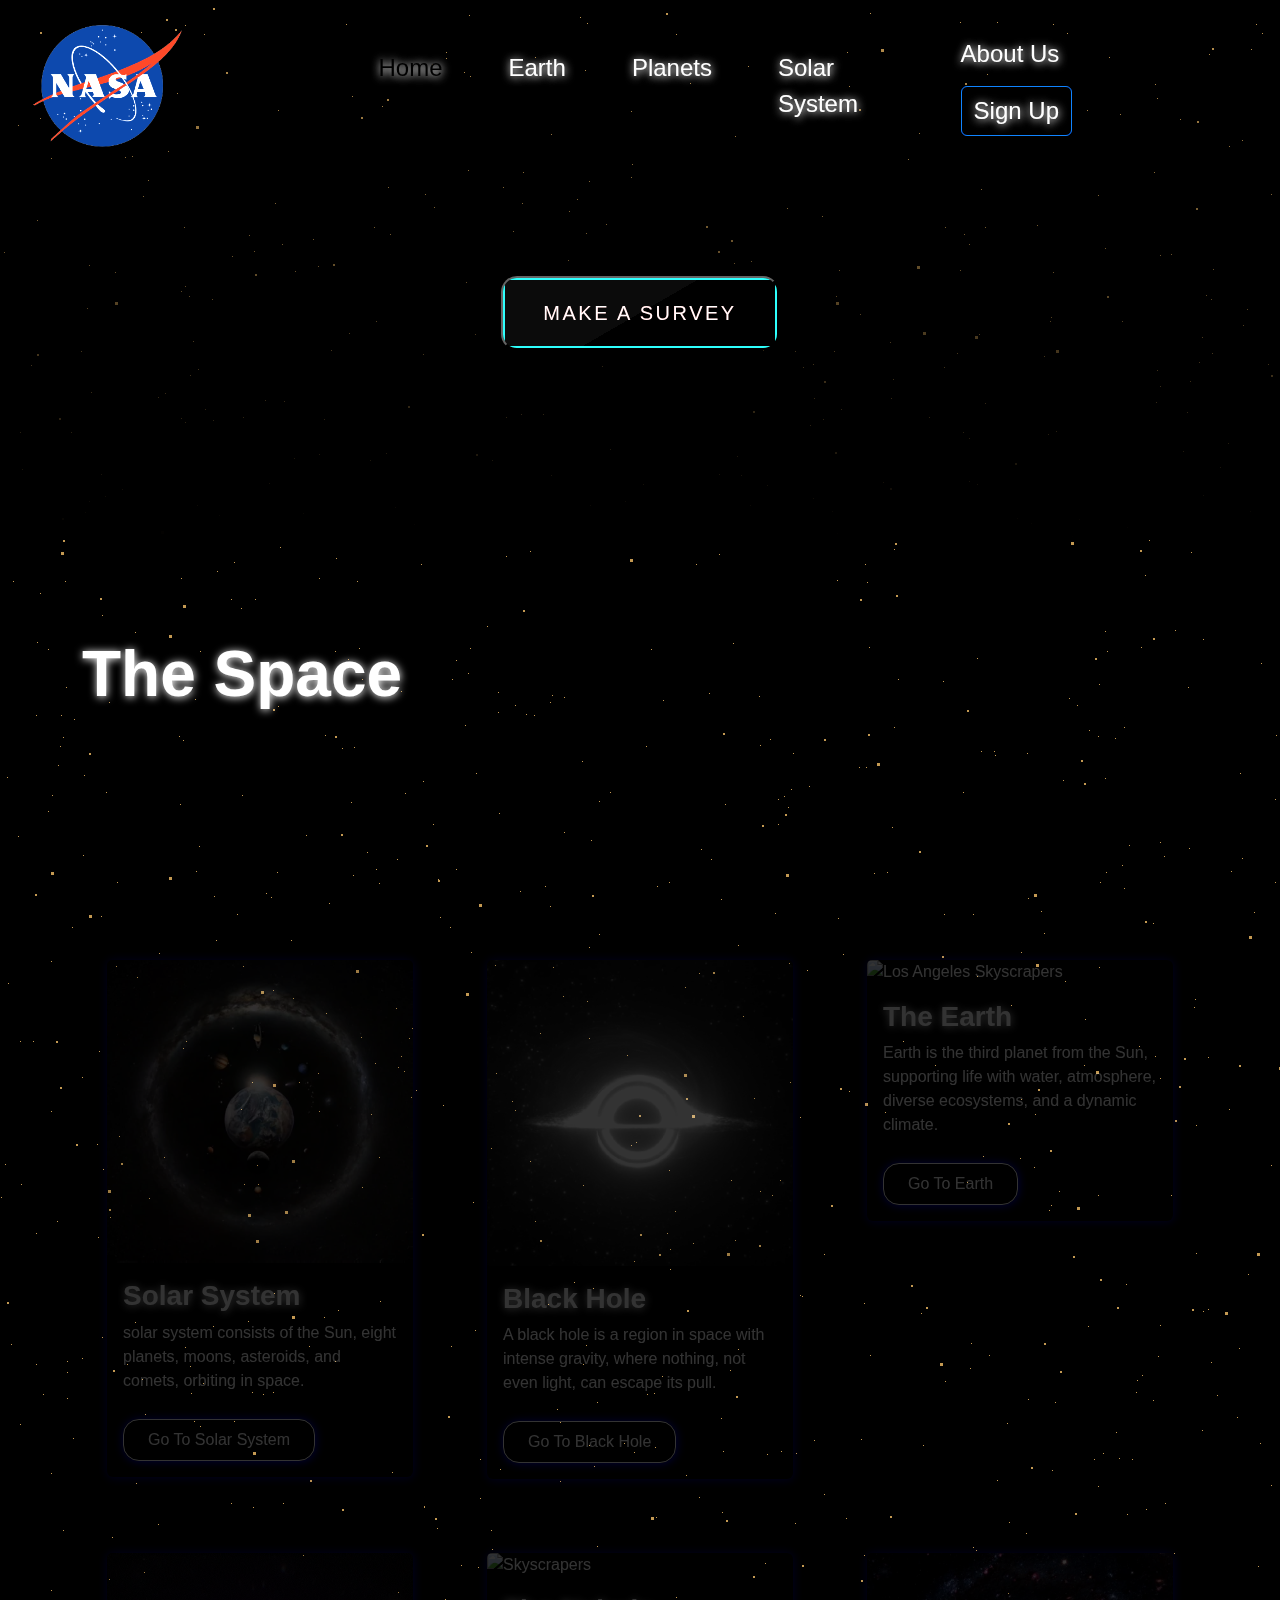
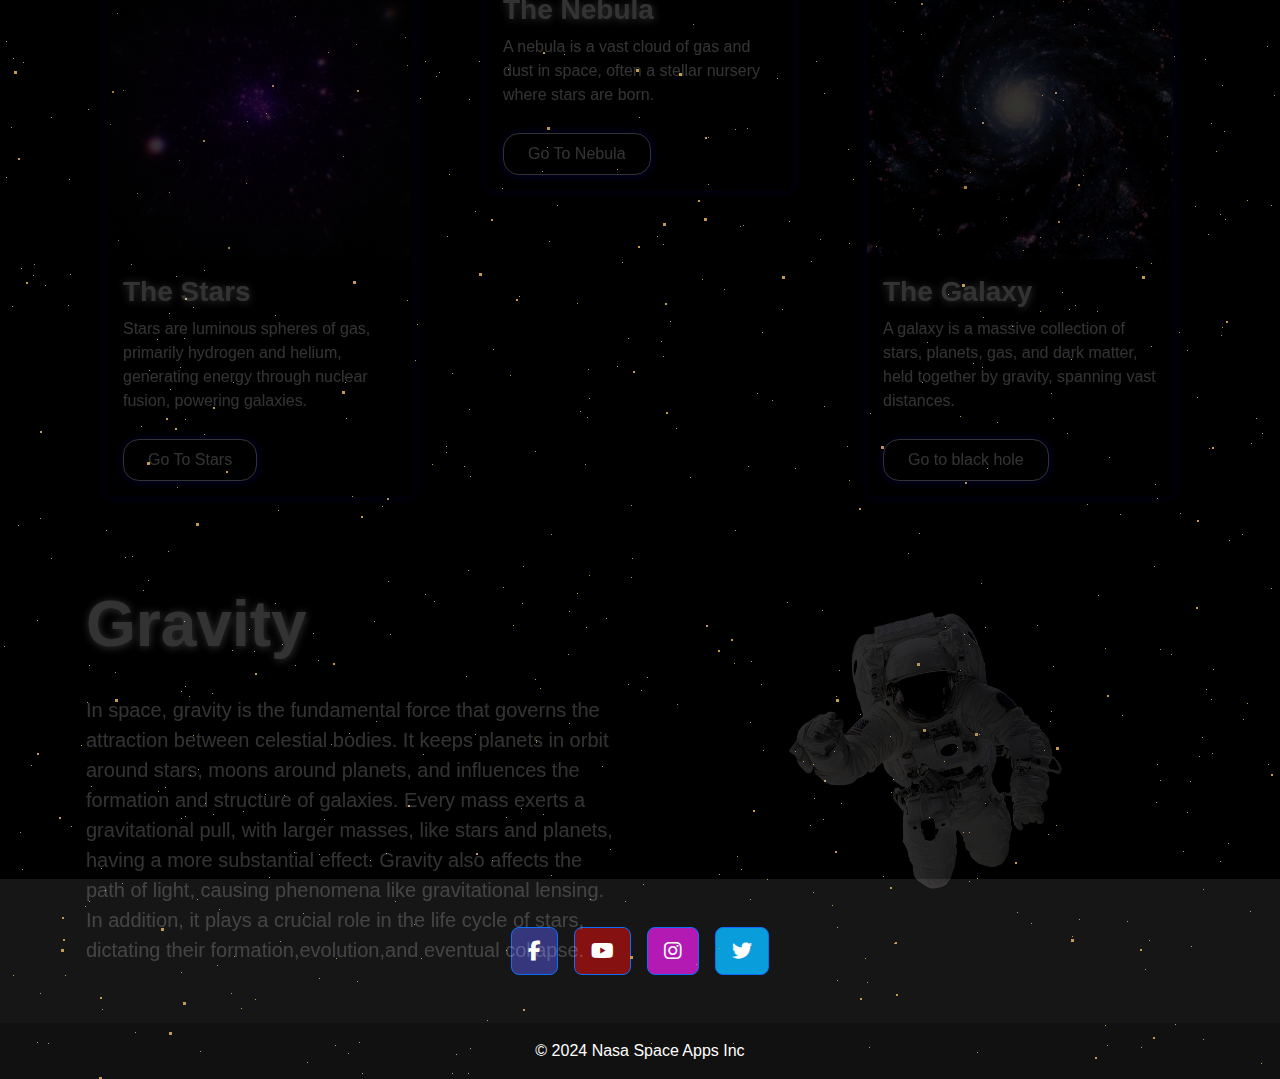
==== pages/index.html @ d7f630ad "update" ====
<!DOCTYPE html>
<html lang="en">
<head>
    <meta charset="UTF-8">
    <meta name="viewport" content="width=device-width, initial-scale=1.0">
    <link href="https://cdn.jsdelivr.net/npm/bootstrap@5.3.3/dist/css/bootstrap.min.css" rel="stylesheet" integrity="sha384-QWTKZyjpPEjISv5WaRU9OFeRpok6YctnYmDr5pNlyT2bRjXh0JMhjY6hW+ALEwIH" crossorigin="anonymous">
    <link rel="stylesheet" href="https://cdnjs.cloudflare.com/ajax/libs/font-awesome/6.1.1/css/all.min.css">
    <link rel="stylesheet" href="../css/background.css">
    <link rel="stylesheet" href="../css/home.css">
    <title>Home</title>
</head>
<body class="bg-black">




<!-- Background -->


<div class="bg-animation">
  <div id="stars"></div>
  <div id="stars2"></div>
  <div id="stars3"></div>
  <div id="stars4"></div>
</div>
  
<!-- ------------------------------------------------------------------------------------------------------------------------------------------------------------------------------------------------------- -->
     

 
  <header>
     <!-- Navbar -->
  <nav class="navbar navbar-expand-lg navbar-light ">
    <div class="container-fluid justify-content-between">
      <a class="navbar-brand w-25 logo "  href="#"><img src="../images/NASA_logo.svg.png" class="w-100"   alt=""></a>
      <button class="navbar-toggler text-bg-transparent" type="button" data-bs-toggle="collapse" data-bs-target="#navbarNav" aria-controls="navbarNav" aria-expanded="false" aria-label="Toggle navigation">
        <span class="navbar-toggler-icon text-white">
          <i class="fas fa-bars"></i>
        </span>
      </button>
      <div class="collapse navbar-collapse justify-content-around " id="navbarNav">
        <ul class="navbar-nav">
          <li class="nav-item">
            <a class="nav-link active" href="index.html">Home</a>
          </li>
          <li class="nav-item">
            <a class="nav-link" href="./earth.html">Earth</a>
          </li>
          <li class="nav-item ">
            <a class="nav-link " href="./planets.html">Planets</a>
          </li>
          <li class="nav-item">
            <a class="nav-link" href="./Solar-System.html">Solar System</a>
          </li>
             
        </ul>
        <div>
          <button class="btn">
            <a class="text-white link-body-emphasis m-0 active" href="./about.html">About Us</a>
          </button>
          <button class="btn">
            <a class="btn btn-outline-primary btn-signup" href="./signUp.html">Sign Up</a>
          </button>
        </div>
    </div>
    </div>
  </nav>

  <div class="d-flex justify-content-center align-content-center mt-5 pt-3 border-0">
    <button href="#space" class="animated-button1 rounded-4 ">
      <span></span> 
      <span></span>
      <span></span>
      <span></span>
      Make a survey
    </button>
  </div>
</header>


<!-- SECTIONS -->

<section id="space">
  
  <div class="container cards-container section">
    <h1 class="pt-5 mt-5">The Space</h1>
    <div class="row row-cols-1 row-cols-sm-2 row-cols-lg-3  g-4 mt-5 ">
      <div class="col">
        <div class="card section">
          <img src="../images/pic1.webp" class="card-img-top"
            alt="Hollywood Sign on The Hill" />
          <div class="card-body ">
            <h3 class="card-title">Solar System</h3>
            <p class="card-text">
              solar system consists of the Sun, eight planets, moons, asteroids, and comets, orbiting in space. 
            </p>
            <button class="btn px-4 py-2 rounded-4 bg-transparent border-white text-white ">
              <a href="./Solar-System.html">Go To Solar System</a>
          </button>
          </div>
        </div>
      </div>
      <div class="col">
        <div class="card section">
          <img src="../images/pic2.webp" class="card-img-top"
            alt="Palm Springs Road" />
          <div class="card-body">
            <h3 class="card-title">Black Hole</h3>
            <p class="card-text">
              A black hole is a region in space with intense gravity, where nothing, not even light, can escape its pull.
            </p>
            <button class="btn px-4 py-2 rounded-4 bg-transparent border-white text-white ">
                <a href="./black-hole.html">Go To Black Hole</a>
            </button>
          </div>
        </div>
      </div>
      <div class="col">
        <div class="card section">
          <img src="../images/pic4.webp" class="card-img-top"
            alt="Los Angeles Skyscrapers" />
          <div class="card-body">
            <h3 class="card-title">The Earth</h3>
            <p class="card-text">Earth is the third planet from the Sun, supporting life with water, atmosphere, diverse ecosystems, and a dynamic climate.</p>
              <button class="btn px-4 py-2 rounded-4 bg-transparent border-white text-white ">
                <a href="./earth.html">Go To Earth</a>
            </button>
          </div>
        </div>
      </div>
      <div class="col">
        <div class="card section">
          <img src="../images/pic6.webp" class="card-img-top"
            alt="Skyscrapers" />
          <div class="card-body">
            <h3 class="card-title">The Stars</h3>
            <p class="card-text">
              Stars are luminous spheres of gas, primarily hydrogen and helium, generating energy through nuclear fusion, powering galaxies.
            </p>
            <button class="btn px-4 py-2 rounded-4 bg-transparent border-white text-white ">
              <a href="">Go To Stars</a>
          </button>
          </div>
        </div>
      </div>
      <div class="col">
        <div class="card section">
          <img src="../images/pic3.webp" class="card-img-top"
            alt="Skyscrapers" />
          <div class="card-body">
            <h3 class="card-title">The Nebula</h3>
            <p class="card-text">
              A nebula is a vast cloud of gas and dust in space, often a stellar nursery where stars are born.
            </p>
            <button class="btn px-4 py-2 rounded-4 bg-transparent border-white text-white ">
              <a href="">Go To Nebula</a>
          </button>
          </div>
        </div>
      </div>
      <div class="col">
        <div class="card section">
          <img src="../images/pic5.webp" class="card-img-top"
            alt="Skyscrapers" />
          <div class="card-body">
            <h3 class="card-title">The Galaxy</h3>
            <p class="card-text">
              A galaxy is a massive collection of stars, planets, gas, and dark matter, held together by gravity, spanning vast distances.
            </p>
            <button class="btn px-4 py-2 rounded-4 bg-transparent border-white text-white ">
              <a href="">Go to black hole</a>
          </button>
          </div>
        </div>
      </div>
    </div>
  </div>   
</section>


<section class="gravity_section section" >
  <div class="container">
    <div class="row">
      <div class="col-12 col-md-6">
        <h1 class="display-4 fw-bold p-1">Gravity</h1>
        <p class="lead mb-0 mt-4 p-1">
          In space, gravity is the fundamental force that governs the attraction between celestial bodies. It keeps planets in orbit around stars, moons around planets, and influences the formation and structure of galaxies. Every mass exerts a gravitational pull, with larger masses, like stars and planets, having a more substantial effect. Gravity also affects the path of light, causing phenomena like gravitational lensing. In addition, it plays a crucial role in the life cycle of stars, dictating their formation,evolution,and eventual collapse.</p>
      </div>

      <div class="astronaut  col-12 col-sm-6  d-flex justify-content-center align-items-center">
        <img src="../images/astronaut.png " class="img-fluid w-50 " alt="Gravity">
      </div>
    </div>
  </div>
</section>
 



<!-- FOOTER -->



  <footer class="text-center text-lg-start" style="background-color: #171616;">
    <div class=" d-flex justify-content-center py-5">
      <button type="button" class="btn btn-primary btn-lg btn-floating mx-2" style="background-color: #35367c;">
        <i class="fab fa-facebook-f"></i>
      </button>
      <button type="button" class="btn btn-primary btn-lg btn-floating mx-2" style="background-color: #851111;">
        <i class="fab fa-youtube"></i>
      </button>
      <button type="button" class="btn btn-primary btn-lg btn-floating mx-2" style="background-color: #b31ab3;">
        <i class="fab fa-instagram"></i>
      </button>
      <button type="button" class="btn btn-primary btn-lg btn-floating mx-2" style="background-color: #0a9ddc;">
        <i class="fab fa-twitter"></i>
      </button>
    </div>

    <!-- Copyright -->
    <div class="text-center text-white p-3" style="background-color: rgba(0, 0, 0, 0.2);">
      © 2024 Nasa Space Apps Inc
      
    </div>
    <!-- Copyright -->
  </footer>
  


    
      <script src="https://cdn.jsdelivr.net/npm/bootstrap@5.3.3/dist/js/bootstrap.bundle.min.js" integrity="sha384-YvpcrYf0tY3lHB60NNkmXc5s9fDVZLESaAA55NDzOxhy9GkcIdslK1eN7N6jIeHz" crossorigin="anonymous"></script>
      <script src="../js/home.js"></script>
</body>
</html>
---- css/background.css ----
.full-wh {
    position: absolute;
    top: 0px;
    left: 0px;
    bottom: 0px;
    width: 100%;
}

.bg-animation {
    position: fixed;
    top: 0;
    left: 0;
    width: 100%;
    height: 100%;
}

.bg-animation {
    position: fixed;
    top: 0;
    left: 0;
    width: 100%;
    height: 100%;

}

#stars {
    width: 1px;
    height: 1px;
    background: transparent;
    box-shadow: 117px 1613px #c49952, 1488px 635px #c49952, 944px 914px #c49952, 647px 277px #c49952, 1792px 1205px #c49952, 656px 1517px #c49952, 820px 1839px #c49952, 1153px 1400px #c49952, 870px 13px #c49952, 550px 702px #c49952, 1155px 1056px #c49952, 88px 1709px #c49952, 1450px 1090px #c49952, 1929px 457px #c49952, 1390px 905px #c49952, 1771px 269px #c49952, 1741px 669px #c49952, 432px 64px #c49952, 563px 996px #c49952, 1918px 1873px #c49952, 1845px 1211px #c49952, 231px 1503px #c49952, 37px 220px #c49952, 1970px 495px #c49952, 1812px 925px #c49952, 67px 1398px #c49952, 535px 279px #c49952, 1837px 829px #c49952, 1945px 685px #c49952, 1677px 1817px #c49952, 1317px 1415px #c49952, 1785px 905px #c49952, 1787px 1554px #c49952, 802px 1296px #c49952, 512px 1101px #c49952, 583px 1364px #c49952, 336px 558px #c49952, 979px 334px #c49952, 106px 792px #c49952, 204px 34px #c49952, 1845px 1763px #c49952, 445px 1599px #c49952, 386px 453px #c49952, 471px 952px #c49952, 1466px 1676px #c49952, 1885px 303px #c49952, 51px 1717px #c49952, 1211px 299px #c49952, 1546px 1887px #c49952, 1067px 33px #c49952, 1088px 1326px #c49952, 1938px 760px #c49952, 470px 648px #c49952, 1213px 269px #c49952, 1767px 78px #c49952, 977px 976px #c49952, 1926px 175px #c49952, 722px 1512px #c49952, 945px 227px #c49952, 1811px 99px #c49952, 1912px 1406px #c49952, 1602px 1243px #c49952, 610px 449px #c49952, 654px 1393px #c49952, 1930px 1193px #c49952, 258px 1184px #c49952, 89px 265px #c49952, 824px 1494px #c49952, 1506px 1435px #c49952, 1027px 753px #c49952, 1px 1197px #c49952, 530px 1161px #c49952, 864px 1555px #c49952, 1610px 1604px #c49952, 1035px 1114px #c49952, 1456px 133px #c49952, 1196px 1253px #c49952, 361px 1037px #c49952, 834px 351px #c49952, 436px 1676px #c49952, 1194px 1007px #c49952, 1141px 647px #c49952, 319px 454px #c49952, 937px 1769px #c49952, 1872px 1013px #c49952, 733px 643px #c49952, 1250px 511px #c49952, 189px 296px #c49952, 1639px 163px #c49952, 1584px 336px #c49952, 1912px 1343px #c49952, 1298px 1307px #c49952, 1750px 902px #c49952, 1129px 845px #c49952, 1899px 1470px #c49952, 1427px 232px #c49952, 1391px 838px #c49952, 1225px 1819px #c49952, 190px 1366px #c49952, 1865px 518px #c49952, 203px 1383px #c49952, 1455px 614px #c49952, 423px 354px #c49952, 1678px 1790px #c49952, 241px 608px #c49952, 1089px 730px #c49952, 1342px 38px #c49952, 1848px 249px #c49952, 1874px 1785px #c49952, 1040px 1837px #c49952, 751px 261px #c49952, 510px 1975px #c49952, 52px 795px #c49952, 1786px 1310px #c49952, 498px 712px #c49952, 190px 375px #c49952, 1341px 722px #c49952, 43px 1394px #c49952, 1821px 1687px #c49952, 106px 130px #c49952, 1717px 1978px #c49952, 168px 151px #c49952, 183px 740px #c49952, 945px 1381px #c49952, 669px 1170px #c49952, 1285px 1816px #c49952, 110px 1217px #c49952, 1623px 813px #c49952, 869px 647px #c49952, 867px 582px #c49952, 735px 1240px #c49952, 519px 1896px #c49952, 132px 156px #c49952, 1649px 193px #c49952, 241px 1109px #c49952, 643px 484px #c49952, 574px 1282px #c49952, 1952px 564px #c49952, 1978px 145px #c49952, 329px 903px #c49952, 1674px 617px #c49952, 1978px 558px #c49952, 1808px 1715px #c49952, 1526px 1238px #c49952, 475px 1330px #c49952, 810px 425px #c49952, 1709px 634px #c49952, 1658px 336px #c49952, 425px 194px #c49952, 352px 96px #c49952, 148px 180px #c49952, 1139px 1046px #c49952, 1809px 1233px #c49952, 1669px 171px #c49952, 263px 1394px #c49952, 534px 715px #c49952, 396px 1008px #c49952, 589px 1445px #c49952, 1190px 381px #c49952, 1709px 279px #c49952, 520px 891px #c49952, 1136px 1867px #c49952, 1280px 1233px #c49952, 836px 296px #c49952, 1348px 646px #c49952, 1539px 913px #c49952, 423px 781px #c49952, 1271px 1805px #c49952, 696px 564px #c49952, 1549px 804px #c49952, 303px 1555px #c49952, 1449px 1903px #c49952, 66px 687px #c49952, 1164px 856px #c49952, 1958px 1326px #c49952, 125px 157px #c49952, 508px 1669px #c49952, 465px 725px #c49952, 1925px 1440px #c49952, 405px 793px #c49952, 278px 110px #c49952, 1084px 1065px #c49952, 1077px 705px #c49952, 663px 1844px #c49952, 734px 263px #c49952, 870px 1761px #c49952, 103px 1169px #c49952, 1506px 1295px #c49952, 1883px 926px #c49952, 335px 1361px #c49952, 1126px 1284px #c49952, 257px 1165px #c49952, 837px 580px #c49952, 1211px 1362px #c49952, 1137px 1380px #c49952, 135px 632px #c49952, 1491px 1965px #c49952, 1098px 195px #c49952, 506px 417px #c49952, 693px 1243px #c49952, 622px 1862px #c49952, 1412px 1343px #c49952, 948px 1894px #c49952, 1315px 1363px #c49952, 754px 1098px #c49952, 1931px 930px #c49952, 1831px 342px #c49952, 1751px 1839px #c49952, 84px 775px #c49952, 1662px 1488px #c49952, 617px 1769px #c49952, 1869px 1292px #c49952, 963px 432px #c49952, 371px 1114px #c49952, 37px 642px #c49952, 21px 1184px #c49952, 602px 366px #c49952, 414px 524px #c49952, 282px 244px #c49952, 1689px 868px #c49952, 943px 681px #c49952, 898px 679px #c49952, 449px 1774px #c49952, 1678px 1313px #c49952, 475px 1811px #c49952, 1146px 1509px #c49952, 1151px 1863px #c49952, 1617px 846px #c49952, 82px 1077px #c49952, 324px 1317px #c49952, 1516px 885px #c49952, 1706px 1526px #c49952, 1925px 1180px #c49952, 553px 967px #c49952, 1072px 536px #c49952, 1715px 1816px #c49952, 185px 286px #c49952, 1362px 1600px #c49952, 628px 1938px #c49952, 1187px 412px #c49952, 569px 211px #c49952, 1959px 1356px #c49952, 1571px 105px #c49952, 319px 1111px #c49952, 36px 1364px #c49952, 502px 1788px #c49952, 1051px 1993px #c49952, 1617px 773px #c49952, 424px 1507px #c49952, 1623px 1955px #c49952, 307px 662px #c49952, 183px 1048px #c49952, 1919px 1453px #c49952, 1006px 1817px #c49952, 468px 673px #c49952, 1142px 1375px #c49952, 1228px 443px #c49952, 1734px 552px #c49952, 20px 1041px #c49952, 1783px 334px #c49952, 98px 1237px #c49952, 1356px 1940px #c49952, 853px 1779px #c49952, 1910px 560px #c49952, 1174px 1656px #c49952, 110px 1724px #c49952, 542px 1771px #c49952, 1758px 1931px #c49952, 1463px 1401px #c49952, 1155px 84px #c49952, 1504px 835px #c49952, 750px 322px #c49952, 407px 1900px #c49952, 1600px 1141px #c49952, 657px 886px #c49952, 526px 714px #c49952, 18px 836px #c49952, 1546px 1548px #c49952, 22px 469px #c49952, 594px 1466px #c49952, 1160px 1078px #c49952, 627px 1055px #c49952, 195px 699px #c49952, 1099px 684px #c49952, 530px 551px #c49952, 1160px 1325px #c49952, 894px 727px #c49952, 1157px 98px #c49952, 136px 1483px #c49952, 1875px 1975px #c49952, 1803px 566px #c49952, 318px 1073px #c49952, 1866px 1656px #c49952, 543px 414px #c49952, 719px 474px #c49952, 1115px 738px #c49952, 353px 875px #c49952, 184px 1938px #c49952, 1854px 1534px #c49952, 420px 1698px #c49952, 1480px 1550px #c49952, 522px 203px #c49952, 1897px 1904px #c49952, 975px 1708px #c49952, 1774px 602px #c49952, 1908px 274px #c49952, 61px 715px #c49952, 983px 1156px #c49952, 326px 1013px #c49952, 641px 290px #c49952, 1522px 120px #c49952, 405px 1637px #c49952, 1021px 1099px #c49952, 631px 1145px #c49952, 982px 1967px #c49952, 200px 651px #c49952, 795px 351px #c49952, 790px 1082px #c49952, 144px 1572px #c49952, 1542px 901px #c49952, 158px 1524px #c49952, 849px 1843px #c49952, 1807px 203px #c49952, 1747px 45px #c49952, 1603px 1738px #c49952, 617px 1966px #c49952, 342px 748px #c49952, 1779px 1173px #c49952, 1428px 152px #c49952, 589px 1998px #c49952, 1940px 1838px #c49952, 115px 272px #c49952, 1217px 1395px #c49952, 1402px 1491px #c49952, 1833px 1814px #c49952, 243px 966px #c49952, 319px 578px #c49952, 813px 364px #c49952, 669px 882px #c49952, 551px 134px #c49952, 1819px 920px #c49952, 740px 1826px #c49952, 1021px 952px #c49952, 1575px 453px #c49952, 324px 419px #c49952, 929px 417px #c49952, 885px 1112px #c49952, 503px 187px #c49952, 1908px 362px #c49952, 1063px 1601px #c49952, 169px 1792px #c49952, 789px 963px #c49952, 1697px 948px #c49952, 1761px 1810px #c49952, 1844px 1591px #c49952, 1709px 949px #c49952, 1402px 1396px #c49952, 1037px 225px #c49952, 1832px 518px #c49952, 1728px 1782px #c49952, 194px 1421px #c49952, 1395px 742px #c49952, 1478px 1325px #c49952, 40px 593px #c49952, 1732px 117px #c49952, 51px 158px #c49952, 1598px 1672px #c49952, 701px 849px #c49952, 1403px 1979px #c49952, 145px 1414px #c49952, 550px 906px #c49952, 1366px 460px #c49952, 142px 1379px #c49952, 34px 1864px #c49952, 1346px 308px #c49952, 293px 998px #c49952, 21px 1868px #c49952, 540px 1033px #c49952, 60px 746px #c49952, 1602px 1476px #c49952, 180px 804px #c49952, 345px 1982px #c49952, 1439px 640px #c49952, 939px 1834px #c49952, 20px 432px #c49952, 492px 1549px #c49952, 109px 1579px #c49952, 1796px 1403px #c49952, 1079px 519px #c49952, 1664px 389px #c49952, 1627px 1061px #c49952, 823px 419px #c49952, 1399px 1882px #c49952, 1906px 344px #c49952, 1189px 848px #c49952, 117px 882px #c49952, 1262px 33px #c49952, 1048px 434px #c49952, 1208px 1309px #c49952, 1616px 408px #c49952, 1833px 853px #c49952, 1433px 1656px #c49952, 811px 1861px #c49952, 439px 1672px #c49952, 1105px 248px #c49952, 328px 1652px #c49952, 13px 1658px #c49952, 685px 987px #c49952, 985px 403px #c49952, 1664px 1206px #c49952, 1993px 1925px #c49952, 440px 917px #c49952, 1835px 319px #c49952, 1404px 1907px #c49952, 624px 1443px #c49952, 843px 954px #c49952, 478px 1567px #c49952, 895px 1602px #c49952, 1231px 871px #c49952, 1267px 1646px #c49952, 475px 334px #c49952, 784px 796px #c49952, 1294px 199px #c49952, 109px 702px #c49952, 1978px 362px #c49952, 291px 940px #c49952, 971px 1343px #c49952, 74px 719px #c49952, 36px 715px #c49952, 1007px 1423px #c49952, 860px 314px #c49952, 631px 177px #c49952, 1900px 1590px #c49952, 1239px 1348px #c49952, 1346px 1270px #c49952, 1934px 1475px #c49952, 1553px 559px #c49952, 588px 1969px #c49952, 670px 1269px #c49952, 1484px 376px #c49952, 20px 1424px #c49952, 1396px 8px #c49952, 969px 244px #c49952, 1807px 538px #c49952, 1873px 891px #c49952, 636px 1142px #c49952, 1474px 1562px #c49952, 763px 350px #c49952, 663px 700px #c49952, 500px 1469px #c49952, 1302px 722px #c49952, 181px 291px #c49952, 266px 893px #c49952, 1403px 654px #c49952, 492px 460px #c49952, 1503px 1369px #c49952, 23px 1662px #c49952, 349px 333px #c49952, 1435px 1017px #c49952, 1441px 705px #c49952, 1708px 1446px #c49952, 1041px 911px #c49952, 1063px 780px #c49952, 1158px 1356px #c49952, 767px 1454px #c49952, 1912px 797px #c49952, 1731px 1759px #c49952, 1378px 1390px #c49952, 1815px 1364px #c49952, 960px 270px #c49952, 1343px 427px #c49952, 275px 203px #c49952, 1319px 1092px #c49952, 1455px 770px #c49952, 283px 1503px #c49952, 1505px 901px #c49952, 1738px 1561px #c49952, 1526px 1935px #c49952, 1757px 669px #c49952, 1640px 620px #c49952, 1750px 722px #c49952, 748px 66px #c49952, 1149px 540px #c49952, 159px 953px #c49952, 200px 1426px #c49952, 515px 1110px #c49952, 1552px 737px #c49952, 1094px 1459px #c49952, 778px 799px #c49952, 1031px 523px #c49952, 743px 1825px #c49952, 1100px 882px #c49952, 1088px 1836px #c49952, 255px 599px #c49952, 67px 1361px #c49952, 247px 1721px #c49952, 1722px 346px #c49952, 1822px 155px #c49952, 452px 1973px #c49952, 415px 1960px #c49952, 1109px 57px #c49952, 273px 1392px #c49952, 404px 1071px #c49952, 1212px 353px #c49952, 370px 460px #c49952, 795px 1523px #c49952, 1932px 340px #c49952, 51px 1473px #c49952, 1268px 364px #c49952, 1512px 1862px #c49952, 1678px 1801px #c49952, 1796px 579px #c49952, 254px 251px #c49952, 1466px 1717px #c49952, 893px 379px #c49952, 1153px 923px #c49952, 913px 1808px #c49952, 791px 789px #c49952, 417px 1924px #c49952, 1336px 1599px #c49952, 1695px 908px #c49952, 1120px 114px #c49952, 493px 1949px #c49952, 68px 1905px #c49952, 969px 481px #c49952, 1420px 1095px #c49952, 800px 1117px #c49952, 390px 234px #c49952, 356px 1644px #c49952, 1098px 1486px #c49952, 1360px 521px #c49952, 149px 1198px #c49952, 354px 747px #c49952, 1749px 487px #c49952, 470px 76px #c49952, 1672px 289px #c49952, 1731px 545px #c49952, 1547px 1590px #c49952, 498px 692px #c49952, 398px 1592px #c49952, 1846px 1237px #c49952, 1537px 1474px #c49952, 1726px 1374px #c49952, 1922px 858px #c49952, 376px 321px #c49952, 985px 227px #c49952, 234px 1421px #c49952, 760px 745px #c49952, 1990px 1132px #c49952, 1560px 1597px #c49952, 338px 1310px #c49952, 1924px 1664px #c49952, 547px 1747px #c49952, 1639px 1282px #c49952, 1202px 337px #c49952, 1985px 779px #c49952, 737px 456px #c49952, 89px 501px #c49952, 963px 792px #c49952, 655px 1447px #c49952, 1492px 1994px #c49952, 1171px 254px #c49952, 892px 827px #c49952, 1735px 442px #c49952, 1474px 1187px #c49952, 846px 1518px #c49952, 557px 1805px #c49952, 738px 945px #c49952, 795px 68px #c49952, 663px 1956px #c49952, 1607px 290px #c49952, 1524px 15px #c49952, 1097px 1911px #c49952, 157px 1939px #c49952, 935px 1065px #c49952, 1809px 1708px #c49952, 164px 1157px #c49952, 83px 855px #c49952, 625px 501px #c49952, 814px 398px #c49952, 552px 695px #c49952, 597px 1546px #c49952, 1237px 1417px #c49952, 628px 284px #c49952, 866px 767px #c49952, 1403px 1394px #c49952, 765px 1563px #c49952, 1648px 109px #c49952, 1205px 1659px #c49952, 921px 1313px #c49952, 1319px 243px #c49952, 18px 125px #c49952, 7px 777px #c49952, 181px 418px #c49952, 1062px 1892px #c49952, 382px 106px #c49952, 994px 751px #c49952, 964px 234px #c49952, 40px 118px #c49952, 278px 706px #c49952, 1540px 1978px #c49952, 425px 1661px #c49952, 1050px 321px #c49952, 735px 1729px #c49952, 1438px 260px #c49952, 1229px 1109px #c49952, 186px 1041px #c49952, 244px 1184px #c49952, 392px 1472px #c49952, 670px 1249px #c49952, 1260px 1443px #c49952, 1977px 1511px #c49952, 1240px 773px #c49952, 303px 513px #c49952, 63px 1530px #c49952, 610px 792px #c49952, 1987px 1647px #c49952, 676px 1597px #c49952, 1740px 1244px #c49952, 816px 1661px #c49952, 351px 802px #c49952, 252px 1082px #c49952, 31px 365px #c49952, 1453px 984px #c49952, 667px 1233px #c49952, 1247px 1800px #c49952, 839px 270px #c49952, 775px 913px #c49952, 1966px 1398px #c49952, 499px 813px #c49952, 922px 1982px #c49952, 1409px 1902px #c49952, 1499px 1766px #c49952, 721px 899px #c49952, 788px 807px #c49952, 989px 1355px #c49952, 1248px 1274px #c49952, 849px 1091px #c49952, 1799px 1036px #c49952, 1486px 700px #c49952, 170px 1989px #c49952, 1275px 799px #c49952, 772px 2000px #c49952, 1642px 362px #c49952, 216px 940px #c49952, 1893px 281px #c49952, 1944px 1298px #c49952, 1294px 400px #c49952, 1523px 441px #c49952, 1829px 340px #c49952, 468px 170px #c49952, 1099px 967px #c49952, 1331px 665px #c49952, 1174px 1553px #c49952, 1567px 325px #c49952, 1028px 1399px #c49952, 781px 1451px #c49952, 1912px 1954px #c49952, 874px 873px #c49952, 1298px 1722px #c49952, 1879px 706px #c49952, 57px 1221px #c49952, 1116px 1432px #c49952, 48px 811px #c49952, 101px 916px #c49952, 677px 304px #c49952, 1203px 639px #c49952, 1391px 199px #c49952, 1895px 1988px #c49952, 1462px 1023px #c49952, 1216px 1751px #c49952, 1261px 663px #c49952, 1290px 1119px #c49952, 137px 1793px #c49952, 1052px 1470px #c49952, 1561px 226px #c49952, 1156px 402px #c49952, 709px 693px #c49952, 1040px 1911px #c49952, 1624px 1115px #c49952, 551px 475px #c49952, 416px 1090px #c49952, 1183px 451px #c49952, 58px 765px #c49952, 743px 1016px #c49952, 198px 369px #c49952, 1645px 1503px #c49952, 997px 22px #c49952, 1447px 1323px #c49952, 379px 883px #c49952, 1171px 1195px #c49952, 919px 133px #c49952, 1400px 517px #c49952, 725px 804px #c49952, 1600px 699px #c49952, 357px 581px #c49952, 266px 1713px #c49952, 848px 1749px #c49952, 1963px 1045px #c49952, 119px 1136px #c49952;
    -webkit-animation: animStar 50s linear infinite;
    -moz-animation: animStar 50s linear infinite;
    -ms-animation: animStar 50s linear infinite;
    animation: animStar 50s linear infinite;
}

#stars:after {
    content: " ";
    position: absolute;
    top: 2000px;
    width: 1px;
    height: 1px;
    background: transparent;
    box-shadow: 117px 1613px #c49952, 1488px 635px #c49952, 944px 914px #c49952, 647px 277px #c49952, 1792px 1205px #c49952, 656px 1517px #c49952, 820px 1839px #c49952, 1153px 1400px #c49952, 870px 13px #c49952, 550px 702px #c49952, 1155px 1056px #c49952, 88px 1709px #c49952, 1450px 1090px #c49952, 1929px 457px #c49952, 1390px 905px #c49952, 1771px 269px #c49952, 1741px 669px #c49952, 432px 64px #c49952, 563px 996px #c49952, 1918px 1873px #c49952, 1845px 1211px #c49952, 231px 1503px #c49952, 37px 220px #c49952, 1970px 495px #c49952, 1812px 925px #c49952, 67px 1398px #c49952, 535px 279px #c49952, 1837px 829px #c49952, 1945px 685px #c49952, 1677px 1817px #c49952, 1317px 1415px #c49952, 1785px 905px #c49952, 1787px 1554px #c49952, 802px 1296px #c49952, 512px 1101px #c49952, 583px 1364px #c49952, 336px 558px #c49952, 979px 334px #c49952, 106px 792px #c49952, 204px 34px #c49952, 1845px 1763px #c49952, 445px 1599px #c49952, 386px 453px #c49952, 471px 952px #c49952, 1466px 1676px #c49952, 1885px 303px #c49952, 51px 1717px #c49952, 1211px 299px #c49952, 1546px 1887px #c49952, 1067px 33px #c49952, 1088px 1326px #c49952, 1938px 760px #c49952, 470px 648px #c49952, 1213px 269px #c49952, 1767px 78px #c49952, 977px 976px #c49952, 1926px 175px #c49952, 722px 1512px #c49952, 945px 227px #c49952, 1811px 99px #c49952, 1912px 1406px #c49952, 1602px 1243px #c49952, 610px 449px #c49952, 654px 1393px #c49952, 1930px 1193px #c49952, 258px 1184px #c49952, 89px 265px #c49952, 824px 1494px #c49952, 1506px 1435px #c49952, 1027px 753px #c49952, 1px 1197px #c49952, 530px 1161px #c49952, 864px 1555px #c49952, 1610px 1604px #c49952, 1035px 1114px #c49952, 1456px 133px #c49952, 1196px 1253px #c49952, 361px 1037px #c49952, 834px 351px #c49952, 436px 1676px #c49952, 1194px 1007px #c49952, 1141px 647px #c49952, 319px 454px #c49952, 937px 1769px #c49952, 1872px 1013px #c49952, 733px 643px #c49952, 1250px 511px #c49952, 189px 296px #c49952, 1639px 163px #c49952, 1584px 336px #c49952, 1912px 1343px #c49952, 1298px 1307px #c49952, 1750px 902px #c49952, 1129px 845px #c49952, 1899px 1470px #c49952, 1427px 232px #c49952, 1391px 838px #c49952, 1225px 1819px #c49952, 190px 1366px #c49952, 1865px 518px #c49952, 203px 1383px #c49952, 1455px 614px #c49952, 423px 354px #c49952, 1678px 1790px #c49952, 241px 608px #c49952, 1089px 730px #c49952, 1342px 38px #c49952, 1848px 249px #c49952, 1874px 1785px #c49952, 1040px 1837px #c49952, 751px 261px #c49952, 510px 1975px #c49952, 52px 795px #c49952, 1786px 1310px #c49952, 498px 712px #c49952, 190px 375px #c49952, 1341px 722px #c49952, 43px 1394px #c49952, 1821px 1687px #c49952, 106px 130px #c49952, 1717px 1978px #c49952, 168px 151px #c49952, 183px 740px #c49952, 945px 1381px #c49952, 669px 1170px #c49952, 1285px 1816px #c49952, 110px 1217px #c49952, 1623px 813px #c49952, 869px 647px #c49952, 867px 582px #c49952, 735px 1240px #c49952, 519px 1896px #c49952, 132px 156px #c49952, 1649px 193px #c49952, 241px 1109px #c49952, 643px 484px #c49952, 574px 1282px #c49952, 1952px 564px #c49952, 1978px 145px #c49952, 329px 903px #c49952, 1674px 617px #c49952, 1978px 558px #c49952, 1808px 1715px #c49952, 1526px 1238px #c49952, 475px 1330px #c49952, 810px 425px #c49952, 1709px 634px #c49952, 1658px 336px #c49952, 425px 194px #c49952, 352px 96px #c49952, 148px 180px #c49952, 1139px 1046px #c49952, 1809px 1233px #c49952, 1669px 171px #c49952, 263px 1394px #c49952, 534px 715px #c49952, 396px 1008px #c49952, 589px 1445px #c49952, 1190px 381px #c49952, 1709px 279px #c49952, 520px 891px #c49952, 1136px 1867px #c49952, 1280px 1233px #c49952, 836px 296px #c49952, 1348px 646px #c49952, 1539px 913px #c49952, 423px 781px #c49952, 1271px 1805px #c49952, 696px 564px #c49952, 1549px 804px #c49952, 303px 1555px #c49952, 1449px 1903px #c49952, 66px 687px #c49952, 1164px 856px #c49952, 1958px 1326px #c49952, 125px 157px #c49952, 508px 1669px #c49952, 465px 725px #c49952, 1925px 1440px #c49952, 405px 793px #c49952, 278px 110px #c49952, 1084px 1065px #c49952, 1077px 705px #c49952, 663px 1844px #c49952, 734px 263px #c49952, 870px 1761px #c49952, 103px 1169px #c49952, 1506px 1295px #c49952, 1883px 926px #c49952, 335px 1361px #c49952, 1126px 1284px #c49952, 257px 1165px #c49952, 837px 580px #c49952, 1211px 1362px #c49952, 1137px 1380px #c49952, 135px 632px #c49952, 1491px 1965px #c49952, 1098px 195px #c49952, 506px 417px #c49952, 693px 1243px #c49952, 622px 1862px #c49952, 1412px 1343px #c49952, 948px 1894px #c49952, 1315px 1363px #c49952, 754px 1098px #c49952, 1931px 930px #c49952, 1831px 342px #c49952, 1751px 1839px #c49952, 84px 775px #c49952, 1662px 1488px #c49952, 617px 1769px #c49952, 1869px 1292px #c49952, 963px 432px #c49952, 371px 1114px #c49952, 37px 642px #c49952, 21px 1184px #c49952, 602px 366px #c49952, 414px 524px #c49952, 282px 244px #c49952, 1689px 868px #c49952, 943px 681px #c49952, 898px 679px #c49952, 449px 1774px #c49952, 1678px 1313px #c49952, 475px 1811px #c49952, 1146px 1509px #c49952, 1151px 1863px #c49952, 1617px 846px #c49952, 82px 1077px #c49952, 324px 1317px #c49952, 1516px 885px #c49952, 1706px 1526px #c49952, 1925px 1180px #c49952, 553px 967px #c49952, 1072px 536px #c49952, 1715px 1816px #c49952, 185px 286px #c49952, 1362px 1600px #c49952, 628px 1938px #c49952, 1187px 412px #c49952, 569px 211px #c49952, 1959px 1356px #c49952, 1571px 105px #c49952, 319px 1111px #c49952, 36px 1364px #c49952, 502px 1788px #c49952, 1051px 1993px #c49952, 1617px 773px #c49952, 424px 1507px #c49952, 1623px 1955px #c49952, 307px 662px #c49952, 183px 1048px #c49952, 1919px 1453px #c49952, 1006px 1817px #c49952, 468px 673px #c49952, 1142px 1375px #c49952, 1228px 443px #c49952, 1734px 552px #c49952, 20px 1041px #c49952, 1783px 334px #c49952, 98px 1237px #c49952, 1356px 1940px #c49952, 853px 1779px #c49952, 1910px 560px #c49952, 1174px 1656px #c49952, 110px 1724px #c49952, 542px 1771px #c49952, 1758px 1931px #c49952, 1463px 1401px #c49952, 1155px 84px #c49952, 1504px 835px #c49952, 750px 322px #c49952, 407px 1900px #c49952, 1600px 1141px #c49952, 657px 886px #c49952, 526px 714px #c49952, 18px 836px #c49952, 1546px 1548px #c49952, 22px 469px #c49952, 594px 1466px #c49952, 1160px 1078px #c49952, 627px 1055px #c49952, 195px 699px #c49952, 1099px 684px #c49952, 530px 551px #c49952, 1160px 1325px #c49952, 894px 727px #c49952, 1157px 98px #c49952, 136px 1483px #c49952, 1875px 1975px #c49952, 1803px 566px #c49952, 318px 1073px #c49952, 1866px 1656px #c49952, 543px 414px #c49952, 719px 474px #c49952, 1115px 738px #c49952, 353px 875px #c49952, 184px 1938px #c49952, 1854px 1534px #c49952, 420px 1698px #c49952, 1480px 1550px #c49952, 522px 203px #c49952, 1897px 1904px #c49952, 975px 1708px #c49952, 1774px 602px #c49952, 1908px 274px #c49952, 61px 715px #c49952, 983px 1156px #c49952, 326px 1013px #c49952, 641px 290px #c49952, 1522px 120px #c49952, 405px 1637px #c49952, 1021px 1099px #c49952, 631px 1145px #c49952, 982px 1967px #c49952, 200px 651px #c49952, 795px 351px #c49952, 790px 1082px #c49952, 144px 1572px #c49952, 1542px 901px #c49952, 158px 1524px #c49952, 849px 1843px #c49952, 1807px 203px #c49952, 1747px 45px #c49952, 1603px 1738px #c49952, 617px 1966px #c49952, 342px 748px #c49952, 1779px 1173px #c49952, 1428px 152px #c49952, 589px 1998px #c49952, 1940px 1838px #c49952, 115px 272px #c49952, 1217px 1395px #c49952, 1402px 1491px #c49952, 1833px 1814px #c49952, 243px 966px #c49952, 319px 578px #c49952, 813px 364px #c49952, 669px 882px #c49952, 551px 134px #c49952, 1819px 920px #c49952, 740px 1826px #c49952, 1021px 952px #c49952, 1575px 453px #c49952, 324px 419px #c49952, 929px 417px #c49952, 885px 1112px #c49952, 503px 187px #c49952, 1908px 362px #c49952, 1063px 1601px #c49952, 169px 1792px #c49952, 789px 963px #c49952, 1697px 948px #c49952, 1761px 1810px #c49952, 1844px 1591px #c49952, 1709px 949px #c49952, 1402px 1396px #c49952, 1037px 225px #c49952, 1832px 518px #c49952, 1728px 1782px #c49952, 194px 1421px #c49952, 1395px 742px #c49952, 1478px 1325px #c49952, 40px 593px #c49952, 1732px 117px #c49952, 51px 158px #c49952, 1598px 1672px #c49952, 701px 849px #c49952, 1403px 1979px #c49952, 145px 1414px #c49952, 550px 906px #c49952, 1366px 460px #c49952, 142px 1379px #c49952, 34px 1864px #c49952, 1346px 308px #c49952, 293px 998px #c49952, 21px 1868px #c49952, 540px 1033px #c49952, 60px 746px #c49952, 1602px 1476px #c49952, 180px 804px #c49952, 345px 1982px #c49952, 1439px 640px #c49952, 939px 1834px #c49952, 20px 432px #c49952, 492px 1549px #c49952, 109px 1579px #c49952, 1796px 1403px #c49952, 1079px 519px #c49952, 1664px 389px #c49952, 1627px 1061px #c49952, 823px 419px #c49952, 1399px 1882px #c49952, 1906px 344px #c49952, 1189px 848px #c49952, 117px 882px #c49952, 1262px 33px #c49952, 1048px 434px #c49952, 1208px 1309px #c49952, 1616px 408px #c49952, 1833px 853px #c49952, 1433px 1656px #c49952, 811px 1861px #c49952, 439px 1672px #c49952, 1105px 248px #c49952, 328px 1652px #c49952, 13px 1658px #c49952, 685px 987px #c49952, 985px 403px #c49952, 1664px 1206px #c49952, 1993px 1925px #c49952, 440px 917px #c49952, 1835px 319px #c49952, 1404px 1907px #c49952, 624px 1443px #c49952, 843px 954px #c49952, 478px 1567px #c49952, 895px 1602px #c49952, 1231px 871px #c49952, 1267px 1646px #c49952, 475px 334px #c49952, 784px 796px #c49952, 1294px 199px #c49952, 109px 702px #c49952, 1978px 362px #c49952, 291px 940px #c49952, 971px 1343px #c49952, 74px 719px #c49952, 36px 715px #c49952, 1007px 1423px #c49952, 860px 314px #c49952, 631px 177px #c49952, 1900px 1590px #c49952, 1239px 1348px #c49952, 1346px 1270px #c49952, 1934px 1475px #c49952, 1553px 559px #c49952, 588px 1969px #c49952, 670px 1269px #c49952, 1484px 376px #c49952, 20px 1424px #c49952, 1396px 8px #c49952, 969px 244px #c49952, 1807px 538px #c49952, 1873px 891px #c49952, 636px 1142px #c49952, 1474px 1562px #c49952, 763px 350px #c49952, 663px 700px #c49952, 500px 1469px #c49952, 1302px 722px #c49952, 181px 291px #c49952, 266px 893px #c49952, 1403px 654px #c49952, 492px 460px #c49952, 1503px 1369px #c49952, 23px 1662px #c49952, 349px 333px #c49952, 1435px 1017px #c49952, 1441px 705px #c49952, 1708px 1446px #c49952, 1041px 911px #c49952, 1063px 780px #c49952, 1158px 1356px #c49952, 767px 1454px #c49952, 1912px 797px #c49952, 1731px 1759px #c49952, 1378px 1390px #c49952, 1815px 1364px #c49952, 960px 270px #c49952, 1343px 427px #c49952, 275px 203px #c49952, 1319px 1092px #c49952, 1455px 770px #c49952, 283px 1503px #c49952, 1505px 901px #c49952, 1738px 1561px #c49952, 1526px 1935px #c49952, 1757px 669px #c49952, 1640px 620px #c49952, 1750px 722px #c49952, 748px 66px #c49952, 1149px 540px #c49952, 159px 953px #c49952, 200px 1426px #c49952, 515px 1110px #c49952, 1552px 737px #c49952, 1094px 1459px #c49952, 778px 799px #c49952, 1031px 523px #c49952, 743px 1825px #c49952, 1100px 882px #c49952, 1088px 1836px #c49952, 255px 599px #c49952, 67px 1361px #c49952, 247px 1721px #c49952, 1722px 346px #c49952, 1822px 155px #c49952, 452px 1973px #c49952, 415px 1960px #c49952, 1109px 57px #c49952, 273px 1392px #c49952, 404px 1071px #c49952, 1212px 353px #c49952, 370px 460px #c49952, 795px 1523px #c49952, 1932px 340px #c49952, 51px 1473px #c49952, 1268px 364px #c49952, 1512px 1862px #c49952, 1678px 1801px #c49952, 1796px 579px #c49952, 254px 251px #c49952, 1466px 1717px #c49952, 893px 379px #c49952, 1153px 923px #c49952, 913px 1808px #c49952, 791px 789px #c49952, 417px 1924px #c49952, 1336px 1599px #c49952, 1695px 908px #c49952, 1120px 114px #c49952, 493px 1949px #c49952, 68px 1905px #c49952, 969px 481px #c49952, 1420px 1095px #c49952, 800px 1117px #c49952, 390px 234px #c49952, 356px 1644px #c49952, 1098px 1486px #c49952, 1360px 521px #c49952, 149px 1198px #c49952, 354px 747px #c49952, 1749px 487px #c49952, 470px 76px #c49952, 1672px 289px #c49952, 1731px 545px #c49952, 1547px 1590px #c49952, 498px 692px #c49952, 398px 1592px #c49952, 1846px 1237px #c49952, 1537px 1474px #c49952, 1726px 1374px #c49952, 1922px 858px #c49952, 376px 321px #c49952, 985px 227px #c49952, 234px 1421px #c49952, 760px 745px #c49952, 1990px 1132px #c49952, 1560px 1597px #c49952, 338px 1310px #c49952, 1924px 1664px #c49952, 547px 1747px #c49952, 1639px 1282px #c49952, 1202px 337px #c49952, 1985px 779px #c49952, 737px 456px #c49952, 89px 501px #c49952, 963px 792px #c49952, 655px 1447px #c49952, 1492px 1994px #c49952, 1171px 254px #c49952, 892px 827px #c49952, 1735px 442px #c49952, 1474px 1187px #c49952, 846px 1518px #c49952, 557px 1805px #c49952, 738px 945px #c49952, 795px 68px #c49952, 663px 1956px #c49952, 1607px 290px #c49952, 1524px 15px #c49952, 1097px 1911px #c49952, 157px 1939px #c49952, 935px 1065px #c49952, 1809px 1708px #c49952, 164px 1157px #c49952, 83px 855px #c49952, 625px 501px #c49952, 814px 398px #c49952, 552px 695px #c49952, 597px 1546px #c49952, 1237px 1417px #c49952, 628px 284px #c49952, 866px 767px #c49952, 1403px 1394px #c49952, 765px 1563px #c49952, 1648px 109px #c49952, 1205px 1659px #c49952, 921px 1313px #c49952, 1319px 243px #c49952, 18px 125px #c49952, 7px 777px #c49952, 181px 418px #c49952, 1062px 1892px #c49952, 382px 106px #c49952, 994px 751px #c49952, 964px 234px #c49952, 40px 118px #c49952, 278px 706px #c49952, 1540px 1978px #c49952, 425px 1661px #c49952, 1050px 321px #c49952, 735px 1729px #c49952, 1438px 260px #c49952, 1229px 1109px #c49952, 186px 1041px #c49952, 244px 1184px #c49952, 392px 1472px #c49952, 670px 1249px #c49952, 1260px 1443px #c49952, 1977px 1511px #c49952, 1240px 773px #c49952, 303px 513px #c49952, 63px 1530px #c49952, 610px 792px #c49952, 1987px 1647px #c49952, 676px 1597px #c49952, 1740px 1244px #c49952, 816px 1661px #c49952, 351px 802px #c49952, 252px 1082px #c49952, 31px 365px #c49952, 1453px 984px #c49952, 667px 1233px #c49952, 1247px 1800px #c49952, 839px 270px #c49952, 775px 913px #c49952, 1966px 1398px #c49952, 499px 813px #c49952, 922px 1982px #c49952, 1409px 1902px #c49952, 1499px 1766px #c49952, 721px 899px #c49952, 788px 807px #c49952, 989px 1355px #c49952, 1248px 1274px #c49952, 849px 1091px #c49952, 1799px 1036px #c49952, 1486px 700px #c49952, 170px 1989px #c49952, 1275px 799px #c49952, 772px 2000px #c49952, 1642px 362px #c49952, 216px 940px #c49952, 1893px 281px #c49952, 1944px 1298px #c49952, 1294px 400px #c49952, 1523px 441px #c49952, 1829px 340px #c49952, 468px 170px #c49952, 1099px 967px #c49952, 1331px 665px #c49952, 1174px 1553px #c49952, 1567px 325px #c49952, 1028px 1399px #c49952, 781px 1451px #c49952, 1912px 1954px #c49952, 874px 873px #c49952, 1298px 1722px #c49952, 1879px 706px #c49952, 57px 1221px #c49952, 1116px 1432px #c49952, 48px 811px #c49952, 101px 916px #c49952, 677px 304px #c49952, 1203px 639px #c49952, 1391px 199px #c49952, 1895px 1988px #c49952, 1462px 1023px #c49952, 1216px 1751px #c49952, 1261px 663px #c49952, 1290px 1119px #c49952, 137px 1793px #c49952, 1052px 1470px #c49952, 1561px 226px #c49952, 1156px 402px #c49952, 709px 693px #c49952, 1040px 1911px #c49952, 1624px 1115px #c49952, 551px 475px #c49952, 416px 1090px #c49952, 1183px 451px #c49952, 58px 765px #c49952, 743px 1016px #c49952, 198px 369px #c49952, 1645px 1503px #c49952, 997px 22px #c49952, 1447px 1323px #c49952, 379px 883px #c49952, 1171px 1195px #c49952, 919px 133px #c49952, 1400px 517px #c49952, 725px 804px #c49952, 1600px 699px #c49952, 357px 581px #c49952, 266px 1713px #c49952, 848px 1749px #c49952, 1963px 1045px #c49952, 119px 1136px #c49952;
}

#stars2 {
    width: 2px;
    height: 2px;
    background: transparent;
    box-shadow: 1117px 1306px #c49952, 1078px 1783px #c49952, 1179px 1085px #c49952, 1145px 920px #c49952, 422px 1233px #c49952, 387px 98px #c49952, 1153px 637px #c49952, 1084px 782px #c49952, 476px 453px #c49952, 926px 1306px #c49952, 60px 1086px #c49952, 753px 1575px #c49952, 272px 1684px #c49952, 1285px 750px #c49952, 1416px 1327px #c49952, 1931px 473px #c49952, 736px 1395px #c49952, 1816px 763px #c49952, 438px 879px #c49952, 665px 1902px #c49952, 1341px 677px #c49952, 1404px 1073px #c49952, 100px 597px #c49952, 357px 1689px #c49952, 1044px 1342px #c49952, 1954px 502px #c49952, 1192px 1308px #c49952, 540px 1239px #c49952, 1360px 552px #c49952, 89px 752px #c49952, 659px 1253px #c49952, 62px 517px #c49952, 1375px 1705px #c49952, 1343px 1511px #c49952, 1659px 1922px #c49952, 1560px 289px #c49952, 1362px 1799px #c49952, 1886px 1480px #c49952, 1718px 1885px #c49952, 824px 738px #c49952, 1060px 1370px #c49952, 1781px 1171px #c49952, 255px 273px #c49952, 1197px 120px #c49952, 213px 7px #c49952, 1226px 1920px #c49952, 1844px 207px #c49952, 1675px 970px #c49952, 1435px 1283px #c49952, 37px 353px #c49952, 59px 417px #c49952, 921px 1602px #c49952, 1549px 1490px #c49952, 638px 1845px #c49952, 1328px 198px #c49952, 1050px 1149px #c49952, 1884px 711px #c49952, 333px 263px #c49952, 342px 1508px #c49952, 1388px 1810px #c49952, 1377px 1558px #c49952, 890px 487px #c49952, 1081px 759px #c49952, 890px 1515px #c49952, 911px 1284px #c49952, 335px 735px #c49952, 1140px 549px #c49952, 1239px 1064px #c49952, 226px 71px #c49952, 1100px 1278px #c49952, 1851px 1805px #c49952, 1370px 1999px #c49952, 1008px 1122px #c49952, 785px 813px #c49952, 1358px 601px #c49952, 1833px 1305px #c49952, 1768px 1304px #c49952, 1303px 532px #c49952, 860px 598px #c49952, 1329px 593px #c49952, 1038px 1088px #c49952, 408px 405px #c49952, 965px 82px #c49952, 1483px 1438px #c49952, 310px 1479px #c49952, 1786px 1500px #c49952, 1866px 852px #c49952, 18px 1757px #c49952, 1473px 1004px #c49952, 1542px 1933px #c49952, 633px 1970px #c49952, 1334px 1713px #c49952, 175px 28px #c49952, 592px 894px #c49952, 121px 1162px #c49952, 1601px 1567px #c49952, 1095px 657px #c49952, 640px 1233px #c49952, 1073px 1255px #c49952, 840px 1087px #c49952, 718px 250px #c49952, 967px 709px #c49952, 731px 239px #c49952, 1623px 593px #c49952, 1058px 1820px #c49952, 516px 1898px #c49952, 666px 12px #c49952, 1997px 1382px #c49952, 112px 1690px #c49952, 687px 1309px #c49952, 63px 539px #c49952, 185px 1897px #c49952, 1055px 1691px #c49952, 435px 1517px #c49952, 1175px 1119px #c49952, 1721px 133px #c49952, 1212px 47px #c49952, 166px 18px #c49952, 1416px 1652px #c49952, 1409px 1745px #c49952, 1357px 1232px #c49952, 1677px 1998px #c49952, 448px 1415px #c49952, 705px 1736px #c49952, 1031px 1466px #c49952, 543px 1651px #c49952, 1592px 1888px #c49952, 1749px 1175px #c49952, 639px 1114px #c49952, 1591px 508px #c49952, 759px 1244px #c49952, 824px 380px #c49952, 942px 955px #c49952, 723px 732px #c49952, 113px 1369px #c49952, 203px 1739px #c49952, 868px 733px #c49952, 713px 971px #c49952, 341px 833px #c49952, 762px 824px #c49952, 1359px 310px #c49952, 1858px 1349px #c49952, 1531px 692px #c49952, 1075px 1512px #c49952, 1677px 142px #c49952, 1912px 1478px #c49952, 1810px 1078px #c49952, 426px 844px #c49952, 1426px 588px #c49952, 1909px 654px #c49952, 1107px 295px #c49952, 1351px 527px #c49952, 1393px 599px #c49952, 1379px 1068px #c49952, 228px 1846px #c49952, 1271px 374px #c49952, 1348px 612px #c49952, 7px 1301px #c49952, 1501px 1782px #c49952, 1795px 423px #c49952, 1475px 1918px #c49952, 1328px 1861px #c49952, 1624px 51px #c49952, 1791px 672px #c49952, 1594px 1467px #c49952, 1655px 1603px #c49952, 919px 850px #c49952, 523px 609px #c49952, 1196px 207px #c49952, 753px 410px #c49952, 686px 1097px #c49952, 1570px 133px #c49952, 1996px 1137px #c49952, 361px 116px #c49952, 1015px 462px #c49952, 76px 1143px #c49952, 491px 1818px #c49952, 1563px 795px #c49952, 982px 1721px #c49952, 831px 1204px #c49952, 1737px 589px #c49952, 861px 1579px #c49952, 1666px 130px #c49952, 698px 1799px #c49952, 726px 1519px #c49952, 109px 1208px #c49952, 1184px 1057px #c49952, 835px 451px #c49952, 896px 594px #c49952, 35px 893px #c49952, 895px 542px #c49952, 706px 225px #c49952, 56px 1040px #c49952, 1954px 108px #c49952, 1439px 1423px #c49952, 26px 1881px #c49952, 802px 1564px #c49952, 273px 708px #c49952, 40px 31px #c49952, 859px 108px #c49952;
    -webkit-animation: animStar 100s linear infinite;
    -moz-animation: animStar 100s linear infinite;
    -ms-animation: animStar 100s linear infinite;
    animation: animStar 100s linear infinite;
}

#stars2:after {
    content: " ";
    position: absolute;
    top: 2000px;
    width: 2px;
    height: 2px;
    background: transparent;
    box-shadow: 1117px 1306px #c49952, 1078px 1783px #c49952, 1179px 1085px #c49952, 1145px 920px #c49952, 422px 1233px #c49952, 387px 98px #c49952, 1153px 637px #c49952, 1084px 782px #c49952, 476px 453px #c49952, 926px 1306px #c49952, 60px 1086px #c49952, 753px 1575px #c49952, 272px 1684px #c49952, 1285px 750px #c49952, 1416px 1327px #c49952, 1931px 473px #c49952, 736px 1395px #c49952, 1816px 763px #c49952, 438px 879px #c49952, 665px 1902px #c49952, 1341px 677px #c49952, 1404px 1073px #c49952, 100px 597px #c49952, 357px 1689px #c49952, 1044px 1342px #c49952, 1954px 502px #c49952, 1192px 1308px #c49952, 540px 1239px #c49952, 1360px 552px #c49952, 89px 752px #c49952, 659px 1253px #c49952, 62px 517px #c49952, 1375px 1705px #c49952, 1343px 1511px #c49952, 1659px 1922px #c49952, 1560px 289px #c49952, 1362px 1799px #c49952, 1886px 1480px #c49952, 1718px 1885px #c49952, 824px 738px #c49952, 1060px 1370px #c49952, 1781px 1171px #c49952, 255px 273px #c49952, 1197px 120px #c49952, 213px 7px #c49952, 1226px 1920px #c49952, 1844px 207px #c49952, 1675px 970px #c49952, 1435px 1283px #c49952, 37px 353px #c49952, 59px 417px #c49952, 921px 1602px #c49952, 1549px 1490px #c49952, 638px 1845px #c49952, 1328px 198px #c49952, 1050px 1149px #c49952, 1884px 711px #c49952, 333px 263px #c49952, 342px 1508px #c49952, 1388px 1810px #c49952, 1377px 1558px #c49952, 890px 487px #c49952, 1081px 759px #c49952, 890px 1515px #c49952, 911px 1284px #c49952, 335px 735px #c49952, 1140px 549px #c49952, 1239px 1064px #c49952, 226px 71px #c49952, 1100px 1278px #c49952, 1851px 1805px #c49952, 1370px 1999px #c49952, 1008px 1122px #c49952, 785px 813px #c49952, 1358px 601px #c49952, 1833px 1305px #c49952, 1768px 1304px #c49952, 1303px 532px #c49952, 860px 598px #c49952, 1329px 593px #c49952, 1038px 1088px #c49952, 408px 405px #c49952, 965px 82px #c49952, 1483px 1438px #c49952, 310px 1479px #c49952, 1786px 1500px #c49952, 1866px 852px #c49952, 18px 1757px #c49952, 1473px 1004px #c49952, 1542px 1933px #c49952, 633px 1970px #c49952, 1334px 1713px #c49952, 175px 28px #c49952, 592px 894px #c49952, 121px 1162px #c49952, 1601px 1567px #c49952, 1095px 657px #c49952, 640px 1233px #c49952, 1073px 1255px #c49952, 840px 1087px #c49952, 718px 250px #c49952, 967px 709px #c49952, 731px 239px #c49952, 1623px 593px #c49952, 1058px 1820px #c49952, 516px 1898px #c49952, 666px 12px #c49952, 1997px 1382px #c49952, 112px 1690px #c49952, 687px 1309px #c49952, 63px 539px #c49952, 185px 1897px #c49952, 1055px 1691px #c49952, 435px 1517px #c49952, 1175px 1119px #c49952, 1721px 133px #c49952, 1212px 47px #c49952, 166px 18px #c49952, 1416px 1652px #c49952, 1409px 1745px #c49952, 1357px 1232px #c49952, 1677px 1998px #c49952, 448px 1415px #c49952, 705px 1736px #c49952, 1031px 1466px #c49952, 543px 1651px #c49952, 1592px 1888px #c49952, 1749px 1175px #c49952, 639px 1114px #c49952, 1591px 508px #c49952, 759px 1244px #c49952, 824px 380px #c49952, 942px 955px #c49952, 723px 732px #c49952, 113px 1369px #c49952, 203px 1739px #c49952, 868px 733px #c49952, 713px 971px #c49952, 341px 833px #c49952, 762px 824px #c49952, 1359px 310px #c49952, 1858px 1349px #c49952, 1531px 692px #c49952, 1075px 1512px #c49952, 1677px 142px #c49952, 1912px 1478px #c49952, 1810px 1078px #c49952, 426px 844px #c49952, 1426px 588px #c49952, 1909px 654px #c49952, 1107px 295px #c49952, 1351px 527px #c49952, 1393px 599px #c49952, 1379px 1068px #c49952, 228px 1846px #c49952, 1271px 374px #c49952, 1348px 612px #c49952, 7px 1301px #c49952, 1501px 1782px #c49952, 1795px 423px #c49952, 1475px 1918px #c49952, 1328px 1861px #c49952, 1624px 51px #c49952, 1791px 672px #c49952, 1594px 1467px #c49952, 1655px 1603px #c49952, 919px 850px #c49952, 523px 609px #c49952, 1196px 207px #c49952, 753px 410px #c49952, 686px 1097px #c49952, 1570px 133px #c49952, 1996px 1137px #c49952, 361px 116px #c49952, 1015px 462px #c49952, 76px 1143px #c49952, 491px 1818px #c49952, 1563px 795px #c49952, 982px 1721px #c49952, 831px 1204px #c49952, 1737px 589px #c49952, 861px 1579px #c49952, 1666px 130px #c49952, 698px 1799px #c49952, 726px 1519px #c49952, 109px 1208px #c49952, 1184px 1057px #c49952, 835px 451px #c49952, 896px 594px #c49952, 35px 893px #c49952, 895px 542px #c49952, 706px 225px #c49952, 56px 1040px #c49952, 1954px 108px #c49952, 1439px 1423px #c49952, 26px 1881px #c49952, 802px 1564px #c49952, 273px 708px #c49952, 40px 31px #c49952, 859px 108px #c49952;
}

#stars3 {
    width: 3px;
    height: 3px;
    background: transparent;
    box-shadow: 940px 1360px #c49952, 1071px 539px #c49952, 1710px 1414px #c49952, 836px 299px #c49952, 1944px 1420px #c49952, 253px 1449px #c49952, 1257px 1250px #c49952, 1588px 1830px #c49952, 1077px 1204px #c49952, 273px 1081px #c49952, 1993px 766px #c49952, 1808px 479px #c49952, 917px 263px #c49952, 663px 1820px #c49952, 342px 1988px #c49952, 727px 1250px #c49952, 636px 1666px #c49952, 692px 1112px #c49952, 248px 1211px #c49952, 1422px 1121px #c49952, 881px 46px #c49952, 1531px 1977px #c49952, 1643px 1023px #c49952, 684px 1071px #c49952, 1142px 1873px #c49952, 292px 1313px #c49952, 256px 1237px #c49952, 89px 912px #c49952, 964px 1783px #c49952, 877px 760px #c49952, 1641px 1474px #c49952, 1492px 24px #c49952, 1776px 1642px #c49952, 183px 602px #c49952, 1998px 62px #c49952, 1560px 367px #c49952, 1333px 995px #c49952, 704px 1815px #c49952, 1809px 712px #c49952, 1503px 288px #c49952, 630px 556px #c49952, 1715px 125px #c49952, 353px 1878px #c49952, 975px 333px #c49952, 1740px 1409px #c49952, 1341px 1871px #c49952, 1279px 1064px #c49952, 169px 874px #c49952, 161px 528px #c49952, 1671px 1669px #c49952, 169px 632px #c49952, 547px 1724px #c49952, 1904px 110px #c49952, 679px 1670px #c49952, 196px 123px #c49952, 786px 871px #c49952, 1840px 324px #c49952, 356px 967px #c49952, 61px 549px #c49952, 99px 677px #c49952, 1719px 87px #c49952, 1713px 1990px #c49952, 1717px 1358px #c49952, 108px 1187px #c49952, 51px 869px #c49952, 1461px 902px #c49952, 1034px 891px #c49952, 962px 1881px #c49952, 1723px 595px #c49952, 479px 901px #c49952, 1546px 1823px #c49952, 285px 1208px #c49952, 1056px 347px #c49952, 261px 988px #c49952, 466px 990px #c49952, 1657px 648px #c49952, 1249px 933px #c49952, 1552px 1555px #c49952, 147px 62px #c49952, 292px 1157px #c49952, 1816px 423px #c49952, 1714px 757px #c49952, 1036px 961px #c49952, 1955px 710px #c49952, 1842px 516px #c49952, 479px 1870px #c49952, 1579px 1445px #c49952, 1225px 1309px #c49952, 1965px 566px #c49952, 1575px 1072px #c49952, 923px 329px #c49952, 651px 1514px #c49952, 865px 1100px #c49952, 782px 1873px #c49952, 115px 299px #c49952, 14px 1668px #c49952, 1666px 1817px #c49952, 1096px 1068px #c49952, 1462px 742px #c49952, 1384px 1750px #c49952;
    -webkit-animation: animStar 150s linear infinite;
    -moz-animation: animStar 150s linear infinite;
    -ms-animation: animStar 150s linear infinite;
    animation: animStar 150s linear infinite;
}

#stars3:after {
    content: " ";
    position: absolute;
    top: 2000px;
    width: 3px;
    height: 3px;
    background: transparent;
    box-shadow: 940px 1360px #c49952, 1071px 539px #c49952, 1710px 1414px #c49952, 836px 299px #c49952, 1944px 1420px #c49952, 253px 1449px #c49952, 1257px 1250px #c49952, 1588px 1830px #c49952, 1077px 1204px #c49952, 273px 1081px #c49952, 1993px 766px #c49952, 1808px 479px #c49952, 917px 263px #c49952, 663px 1820px #c49952, 342px 1988px #c49952, 727px 1250px #c49952, 636px 1666px #c49952, 692px 1112px #c49952, 248px 1211px #c49952, 1422px 1121px #c49952, 881px 46px #c49952, 1531px 1977px #c49952, 1643px 1023px #c49952, 684px 1071px #c49952, 1142px 1873px #c49952, 292px 1313px #c49952, 256px 1237px #c49952, 89px 912px #c49952, 964px 1783px #c49952, 877px 760px #c49952, 1641px 1474px #c49952, 1492px 24px #c49952, 1776px 1642px #c49952, 183px 602px #c49952, 1998px 62px #c49952, 1560px 367px #c49952, 1333px 995px #c49952, 704px 1815px #c49952, 1809px 712px #c49952, 1503px 288px #c49952, 630px 556px #c49952, 1715px 125px #c49952, 353px 1878px #c49952, 975px 333px #c49952, 1740px 1409px #c49952, 1341px 1871px #c49952, 1279px 1064px #c49952, 169px 874px #c49952, 161px 528px #c49952, 1671px 1669px #c49952, 169px 632px #c49952, 547px 1724px #c49952, 1904px 110px #c49952, 679px 1670px #c49952, 196px 123px #c49952, 786px 871px #c49952, 1840px 324px #c49952, 356px 967px #c49952, 61px 549px #c49952, 99px 677px #c49952, 1719px 87px #c49952, 1713px 1990px #c49952, 1717px 1358px #c49952, 108px 1187px #c49952, 51px 869px #c49952, 1461px 902px #c49952, 1034px 891px #c49952, 962px 1881px #c49952, 1723px 595px #c49952, 479px 901px #c49952, 1546px 1823px #c49952, 285px 1208px #c49952, 1056px 347px #c49952, 261px 988px #c49952, 466px 990px #c49952, 1657px 648px #c49952, 1249px 933px #c49952, 1552px 1555px #c49952, 147px 62px #c49952, 292px 1157px #c49952, 1816px 423px #c49952, 1714px 757px #c49952, 1036px 961px #c49952, 1955px 710px #c49952, 1842px 516px #c49952, 479px 1870px #c49952, 1579px 1445px #c49952, 1225px 1309px #c49952, 1965px 566px #c49952, 1575px 1072px #c49952, 923px 329px #c49952, 651px 1514px #c49952, 865px 1100px #c49952, 782px 1873px #c49952, 115px 299px #c49952, 14px 1668px #c49952, 1666px 1817px #c49952, 1096px 1068px #c49952, 1462px 742px #c49952, 1384px 1750px #c49952;
}

#stars4 {
    width: 1px;
    height: 1px;
    background: transparent;
    box-shadow: 233px 1976px #c49952, 1196px 1119px #c49952, 646px 740px #c49952, 335px 645px #c49952, 1119px 1452px #c49952, 176px 1870px #c49952, 639px 1711px #c49952, 647px 1388px #c49952, 1516px 1108px #c49952, 464px 66px #c49952, 331px 344px #c49952, 772px 1189px #c49952, 1516px 1850px #c49952, 1500px 1463px #c49952, 1275px 876px #c49952, 1107px 645px #c49952, 977px 478px #c49952, 583px 1179px #c49952, 284px 395px #c49952, 1220px 461px #c49952, 1160px 249px #c49952, 196px 865px #c49952, 670px 1915px #c49952, 1449px 382px #c49952, 1191px 546px #c49952, 1329px 605px #c49952, 1945px 458px #c49952, 995px 749px #c49952, 1495px 861px #c49952, 708px 1731px #c49952, 348px 653px #c49952, 548px 1298px #c49952, 1606px 990px #c49952, 1049px 1204px #c49952, 253px 1501px #c49952, 1154px 166px #c49952, 1087px 104px #c49952, 1034px 1161px #c49952, 1681px 462px #c49952, 577px 1897px #c49952, 193px 1901px #c49952, 1701px 1755px #c49952, 864px 1297px #c49952, 800px 1289px #c49952, 676px 28px #c49952, 185px 1341px #c49952, 379px 1151px #c49952, 1224px 1725px #c49952, 280px 541px #c49952, 473px 1196px #c49952, 921px 1628px #c49952, 969px 432px #c49952, 1475px 758px #c49952, 1195px 993px #c49952, 876px 1840px #c49952, 1274px 1689px #c49952, 1977px 1101px #c49952, 837px 527px #c49952, 1785px 1610px #c49952, 1650px 1843px #c49952, 1127px 1508px #c49952, 401px 1050px #c49952, 51px 1105px #c49952, 545px 880px #c49952, 1786px 1672px #c49952, 318px 260px #c49952, 568px 254px #c49952, 1026px 1527px #c49952, 1242px 852px #c49952, 1785px 982px #c49952, 1318px 1071px #c49952, 398px 1061px #c49952, 1509px 257px #c49952, 599px 928px #c49952, 1195px 1800px #c49952, 1254px 906px #c49952, 141px 26px #c49952, 1384px 1502px #c49952, 476px 767px #c49952, 1973px 722px #c49952, 1339px 1031px #c49952, 778px 818px #c49952, 213px 1320px #c49952, 184px 221px #c49952, 983px 1911px #c49952, 923px 1439px #c49952, 1936px 581px #c49952, 1105px 625px #c49952, 325px 729px #c49952, 1475px 204px #c49952, 1483px 1564px #c49952, 1327px 1272px #c49952, 1187px 1944px #c49952, 1945px 1471px #c49952, 116px 960px #c49952, 1660px 1610px #c49952, 412px 1022px #c49952, 1552px 1516px #c49952, 1517px 1892px #c49952, 306px 829px #c49952, 1416px 462px #c49952, 1575px 1460px #c49952, 424px 1500px #c49952, 1530px 1169px #c49952, 1388px 1608px #c49952, 185px 416px #c49952, 634px 1446px #c49952, 767px 479px #c49952, 71px 426px #c49952, 1937px 145px #c49952, 1955px 1312px #c49952, 1811px 611px #c49952, 1145px 569px #c49952, 1460px 676px #c49952, 131px 1858px #c49952, 1557px 473px #c49952, 735px 130px #c49952, 112px 1531px #c49952, 1312px 305px #c49952, 409px 1032px #c49952, 149px 1964px #c49952, 535px 1215px #c49952, 1382px 630px #c49952, 1437px 1368px #c49952, 362px 1181px #c49952, 388px 181px #c49952, 274px 1287px #c49952, 1858px 1414px #c49952, 661px 1935px #c49952, 675px 1205px #c49952, 1829px 1725px #c49952, 1937px 1145px #c49952, 237px 908px #c49952, 1059px 1185px #c49952, 824px 1248px #c49952, 1167px 1730px #c49952, 180px 1961px #c49952, 1663px 203px #c49952, 374px 221px #c49952, 724px 1883px #c49952, 970px 1362px #c49952, 832px 505px #c49952, 313px 233px #c49952, 1909px 597px #c49952, 434px 201px #c49952, 587px 995px #c49952, 1833px 623px #c49952, 1464px 561px #c49952, 231px 593px #c49952, 1558px 1433px #c49952, 1986px 1767px #c49952, 1753px 1728px #c49952, 1153px 1623px #c49952, 249px 229px #c49952, 1503px 1186px #c49952, 1784px 137px #c49952, 841px 403px #c49952, 1400px 354px #c49952, 197px 499px #c49952, 1188px 681px #c49952, 158px 391px #c49952, 443px 1099px #c49952, 723px 1445px #c49952, 1408px 1235px #c49952, 1908px 195px #c49952, 271px 891px #c49952, 469px 1693px #c49952, 580px 11px #c49952, 1533px 70px #c49952, 859px 761px #c49952, 1510px 1844px #c49952, 421px 558px #c49952, 1132px 1453px #c49952, 757px 1987px #c49952, 212px 293px #c49952, 569px 323px #c49952, 1404px 1394px #c49952, 252px 1386px #c49952, 1668px 1857px #c49952, 123px 1684px #c49952, 105px 490px #c49952, 1083px 1769px #c49952, 1071px 1953px #c49952, 1271px 1159px #c49952, 699px 1491px #c49952, 1744px 1997px #c49952, 1868px 1973px #c49952, 1438px 1449px #c49952, 1222px 1921px #c49952, 1328px 1210px #c49952, 438px 873px #c49952, 809px 780px #c49952, 491px 1524px #c49952, 447px 1830px #c49952, 927px 1936px #c49952, 564px 691px #c49952, 1784px 1747px #c49952, 1978px 1722px #c49952, 1599px 1480px #c49952, 1276px 729px #c49952, 731px 1174px #c49952, 1586px 1711px #c49952, 451px 1340px #c49952, 1075px 1899px #c49952, 13px 575px #c49952, 309px 1340px #c49952, 981px 183px #c49952, 248px 1315px #c49952, 849px 80px #c49952, 1754px 1540px #c49952, 73px 1432px #c49952, 1208px 1828px #c49952, 65px 575px #c49952, 1098px 730px #c49952, 127px 1358px #c49952, 185px 19px #c49952, 1222px 1679px #c49952, 1122px 315px #c49952, 1906px 452px #c49952, 761px 284px #c49952, 813px 492px #c49952, 1344px 843px #c49952, 118px 1834px #c49952, 1620px 359px #c49952, 1755px 1246px #c49952, 299px 1076px #c49952, 1746px 158px #c49952, 6px 1635px #c49952, 143px 190px #c49952, 101px 468px #c49952, 137px 971px #c49952, 1221px 1929px #c49952, 1752px 650px #c49952, 1635px 1761px #c49952, 1522px 833px #c49952, 908px 153px #c49952, 1044px 350px #c49952, 1151px 1940px #c49952, 822px 210px #c49952, 1774px 310px #c49952, 796px 1447px #c49952, 1069px 1903px #c49952, 217px 565px #c49952, 662px 1370px #c49952, 1876px 1570px #c49952, 847px 46px #c49952, 1042px 1689px #c49952, 1584px 1434px #c49952, 1791px 908px #c49952, 973px 908px #c49952, 793px 747px #c49952, 122px 483px #c49952, 1137px 1374px #c49952, 1757px 1791px #c49952, 513px 225px #c49952, 63px 731px #c49952, 1179px 1926px #c49952, 346px 18px #c49952, 589px 175px #c49952, 87px 302px #c49952, 380px 1295px #c49952, 450px 921px #c49952, 1667px 1973px #c49952, 1495px 1373px #c49952, 1462px 1850px #c49952, 540px 288px #c49952, 1208px 1051px #c49952, 1554px 1095px #c49952, 1009px 1516px #c49952, 181px 572px #c49952, 165px 387px #c49952, 549px 1835px #c49952, 960px 16px #c49952, 1360px 403px #c49952, 1251px 43px #c49952, 1905px 1813px #c49952, 1106px 866px #c49952, 1809px 277px #c49952, 1828px 1720px #c49952, 295px 1610px #c49952, 523px 166px #c49952, 1069px 692px #c49952, 1292px 217px #c49952, 11px 1721px #c49952, 99px 1045px #c49952, 51px 1584px #c49952, 1053px 266px #c49952, 1287px 1235px #c49952, 747px 1722px #c49952, 1542px 736px #c49952, 1256px 18px #c49952, 102px 609px #c49952, 586px 1339px #c49952, 1843px 1697px #c49952, 824px 1687px #c49952, 1124px 882px #c49952, 395px 501px #c49952, 1456px 672px #c49952, 1472px 1648px #c49952, 1326px 1164px #c49952, 777px 1672px #c49952, 81px 345px #c49952, 91px 386px #c49952, 243px 411px #c49952, 1560px 90px #c49952, 6px 1771px #c49952, 1601px 616px #c49952, 1220px 1808px #c49952, 1160px 836px #c49952, 246px 1777px #c49952, 456px 863px #c49952, 97px 1138px #c49952, 1811px 942px #c49952, 213px 414px #c49952, 891px 392px #c49952, 1044px 927px #c49952, 1856px 216px #c49952, 957px 347px #c49952, 1486px 406px #c49952, 838px 912px #c49952, 803px 361px #c49952, 564px 826px #c49952, 1597px 949px #c49952, 1206px 289px #c49952, 33px 1035px #c49952, 1762px 1377px #c49952, 789px 1815px #c49952, 1594px 1342px #c49952, 1668px 880px #c49952, 1539px 1581px #c49952, 1547px 53px #c49952, 861px 1433px #c49952, 693px 1618px #c49952, 1762px 782px #c49952, 1568px 682px #c49952, 1126px 1762px #c49952, 1242px 134px #c49952, 495px 959px #c49952, 1606px 219px #c49952, 1878px 1415px #c49952, 1652px 797px #c49952, 782px 1903px #c49952, 1774px 1133px #c49952, 1430px 408px #c49952, 265px 394px #c49952, 890px 336px #c49952, 1051px 311px #c49952, 461px 1559px #c49952, 1931px 91px #c49952, 1160px 380px #c49952, 1442px 1058px #c49952, 1157px 364px #c49952, 586px 227px #c49952, 1365px 715px #c49952, 1658px 1655px #c49952, 1923px 1664px #c49952, 1023px 1844px #c49952, 1939px 1367px #c49952, 1203px 1305px #c49952, 359px 642px #c49952, 1056px 425px #c49952, 787px 202px #c49952, 1609px 1850px #c49952, 1964px 200px #c49952, 1537px 586px #c49952, 1589px 903px #c49952, 1063px 1694px #c49952, 760px 1185px #c49952, 597px 1396px #c49952, 294px 452px #c49952, 433px 818px #c49952, 199px 840px #c49952, 1332px 1937px #c49952, 169px 1907px #c49952, 591px 834px #c49952, 1716px 1032px #c49952, 45px 1879px #c49952, 686px 1469px #c49952, 1520px 475px #c49952, 1122px 859px #c49952, 973px 1541px #c49952, 269px 477px #c49952, 1390px 716px #c49952, 1791px 783px #c49952, 824px 2000px #c49952, 1211px 1717px #c49952, 1008px 1587px #c49952, 1422px 204px #c49952, 234px 556px #c49952, 506px 550px #c49952, 942px 1670px #c49952, 397px 853px #c49952, 599px 795px #c49952, 762px 1926px #c49952, 1202px 1424px #c49952, 135px 1316px #c49952, 1442px 1692px #c49952, 977px 652px #c49952, 564px 1648px #c49952, 997px 1474px #c49952, 67px 1366px #c49952, 1860px 1451px #c49952, 1105px 772px #c49952, 1886px 1396px #c49952, 1510px 658px #c49952, 976px 1544px #c49952, 894px 543px #c49952, 1098px 1189px #c49952, 690px 77px #c49952, 770px 733px #c49952, 557px 1403px #c49952, 1758px 1623px #c49952, 1341px 812px #c49952, 699px 967px #c49952, 277px 866px #c49952, 1526px 1828px #c49952, 8px 977px #c49952, 1707px 952px #c49952, 12px 1900px #c49952, 72px 921px #c49952, 496px 1067px #c49952, 1288px 1749px #c49952, 273px 984px #c49952, 1197px 1991px #c49952, 242px 789px #c49952, 903px 1035px #c49952, 480px 1492px #c49952, 102px 1331px #c49952, 738px 1343px #c49952, 560px 1475px #c49952, 367px 846px #c49952, 1420px 962px #c49952, 1976px 892px #c49952, 1911px 1763px #c49952, 1639px 1002px #c49952, 437px 1522px #c49952, 1906px 1025px #c49952, 730px 1364px #c49952, 1127px 521px #c49952, 1401px 1792px #c49952, 1954px 1066px #c49952, 232px 250px #c49952, 1685px 660px #c49952, 1011px 999px #c49952, 1970px 790px #c49952, 750px 499px #c49952, 1738px 660px #c49952, 1621px 1849px #c49952, 446px 52px #c49952, 1055px 1396px #c49952, 1165px 1497px #c49952, 1740px 1425px #c49952, 1012px 1920px #c49952, 1258px 1560px #c49952, 1020px 1152px #c49952, 362px 673px #c49952, 1065px 975px #c49952, 582px 755px #c49952, 1271px 1479px #c49952, 719px 548px #c49952, 1602px 879px #c49952, 590px 499px #c49952, 721px 1412px #c49952, 1180px 113px #c49952, 1801px 1961px #c49952, 589px 941px #c49952, 883px 476px #c49952, 214px 890px #c49952, 1028px 892px #c49952, 1107px 1832px #c49952, 944px 361px #c49952, 480px 1453px #c49952, 1466px 683px #c49952, 981px 745px #c49952, 1968px 828px #c49952, 657px 1830px #c49952, 11px 1338px #c49952, 179px 730px #c49952, 1713px 197px #c49952, 51px 955px #c49952, 1243px 319px #c49952, 1175px 624px #c49952, 446px 46px #c49952, 5px 1158px #c49952, 82px 1352px #c49952, 1877px 402px #c49952, 708px 1778px #c49952, 903px 1625px #c49952, 1824px 352px #c49952, 1229px 140px #c49952, 1518px 24px #c49952, 1017px 512px #c49952, 515px 699px #c49952, 295px 265px #c49952, 69px 1773px #c49952, 1640px 1163px #c49952, 536px 342px #c49952, 970px 1766px #c49952, 560px 1416px #c49952, 577px 193px #c49952, 469px 9px #c49952, 466px 276px #c49952, 711px 853px #c49952, 401px 685px #c49952, 85px 506px #c49952, 865px 558px #c49952, 631px 105px #c49952, 887px 866px #c49952, 1704px 1001px #c49952, 1051px 1199px #c49952, 275px 1909px #c49952, 1462px 829px #c49952, 375px 1057px #c49952, 1531px 1501px #c49952, 205px 403px #c49952, 33px 1869px #c49952, 967px 1176px #c49952, 376px 863px #c49952, 1769px 1545px #c49952, 535px 51px #c49952, 1972px 1569px #c49952, 1773px 960px #c49952, 487px 620px #c49952, 1660px 687px #c49952, 1632px 972px #c49952, 1362px 42px #c49952, 479px 1655px #c49952, 1531px 1808px #c49952, 1450px 1412px #c49952, 1549px 170px #c49952, 1904px 1305px #c49952, 1209px 48px #c49952, 1933px 820px #c49952, 1623px 595px #c49952, 48px 643px #c49952, 179px 1754px #c49952, 589px 1032px #c49952, 1199px 356px #c49952, 1755px 1418px #c49952, 780px 1174px #c49952, 1905px 758px #c49952, 1567px 713px #c49952, 1372px 705px #c49952, 456px 654px #c49952, 759px 690px #c49952, 452px 673px #c49952, 993px 1610px #c49952, 1271px 188px #c49952, 343px 1750px #c49952, 1943px 1735px #c49952, 1717px 853px #c49952, 1247px 303px #c49952, 1314px 1895px #c49952, 1203px 489px #c49952, 741px 469px #c49952, 4px 246px #c49952, 1515px 115px #c49952, 606px 218px #c49952, 1966px 1471px #c49952, 177px 87px #c49952, 1575px 588px #c49952, 1136px 1386px #c49952, 70px 1868px #c49952, 1053px 18px #c49952, 1124px 721px #c49952, 1748px 1181px #c49952, 191px 1387px #c49952, 1931px 840px #c49952, 1088px 1603px #c49952, 634px 1255px #c49952, 814px 1434px #c49952, 585px 64px #c49952, 1074px 1618px #c49952, 1692px 761px #c49952, 651px 643px #c49952, 193px 335px #c49952, 1103px 1447px #c49952, 491px 1142px #c49952, 521px 408px #c49952, 536px 340px #c49952, 411px 1091px #c49952, 1646px 193px #c49952, 1595px 1285px #c49952, 870px 1349px #c49952, 1085px 1013px #c49952, 204px 1864px #c49952, 1359px 299px #c49952, 807px 964px #c49952, 219px 509px #c49952, 36px 1227px #c49952, 702px 1873px #c49952, 1471px 934px #c49952, 1763px 792px #c49952, 973px 1957px #c49952, 987px 68px #c49952, 593px 1282px #c49952, 1900px 607px #c49952, 407px 1659px #c49952, 587px 17px #c49952, 632px 158px #c49952;
    -webkit-animation: animStar 600s linear infinite;
    -moz-animation: animStar 600s linear infinite;
    -ms-animation: animStar 600s linear infinite;
    animation: animStar 600s linear infinite;
}

#stars4:after {
    content: " ";
    position: absolute;
    top: 2000px;
    width: 1px;
    height: 1px;
    background: transparent;
    box-shadow: 233px 1976px #c49952, 1196px 1119px #c49952, 646px 740px #c49952, 335px 645px #c49952, 1119px 1452px #c49952, 176px 1870px #c49952, 639px 1711px #c49952, 647px 1388px #c49952, 1516px 1108px #c49952, 464px 66px #c49952, 331px 344px #c49952, 772px 1189px #c49952, 1516px 1850px #c49952, 1500px 1463px #c49952, 1275px 876px #c49952, 1107px 645px #c49952, 977px 478px #c49952, 583px 1179px #c49952, 284px 395px #c49952, 1220px 461px #c49952, 1160px 249px #c49952, 196px 865px #c49952, 670px 1915px #c49952, 1449px 382px #c49952, 1191px 546px #c49952, 1329px 605px #c49952, 1945px 458px #c49952, 995px 749px #c49952, 1495px 861px #c49952, 708px 1731px #c49952, 348px 653px #c49952, 548px 1298px #c49952, 1606px 990px #c49952, 1049px 1204px #c49952, 253px 1501px #c49952, 1154px 166px #c49952, 1087px 104px #c49952, 1034px 1161px #c49952, 1681px 462px #c49952, 577px 1897px #c49952, 193px 1901px #c49952, 1701px 1755px #c49952, 864px 1297px #c49952, 800px 1289px #c49952, 676px 28px #c49952, 185px 1341px #c49952, 379px 1151px #c49952, 1224px 1725px #c49952, 280px 541px #c49952, 473px 1196px #c49952, 921px 1628px #c49952, 969px 432px #c49952, 1475px 758px #c49952, 1195px 993px #c49952, 876px 1840px #c49952, 1274px 1689px #c49952, 1977px 1101px #c49952, 837px 527px #c49952, 1785px 1610px #c49952, 1650px 1843px #c49952, 1127px 1508px #c49952, 401px 1050px #c49952, 51px 1105px #c49952, 545px 880px #c49952, 1786px 1672px #c49952, 318px 260px #c49952, 568px 254px #c49952, 1026px 1527px #c49952, 1242px 852px #c49952, 1785px 982px #c49952, 1318px 1071px #c49952, 398px 1061px #c49952, 1509px 257px #c49952, 599px 928px #c49952, 1195px 1800px #c49952, 1254px 906px #c49952, 141px 26px #c49952, 1384px 1502px #c49952, 476px 767px #c49952, 1973px 722px #c49952, 1339px 1031px #c49952, 778px 818px #c49952, 213px 1320px #c49952, 184px 221px #c49952, 983px 1911px #c49952, 923px 1439px #c49952, 1936px 581px #c49952, 1105px 625px #c49952, 325px 729px #c49952, 1475px 204px #c49952, 1483px 1564px #c49952, 1327px 1272px #c49952, 1187px 1944px #c49952, 1945px 1471px #c49952, 116px 960px #c49952, 1660px 1610px #c49952, 412px 1022px #c49952, 1552px 1516px #c49952, 1517px 1892px #c49952, 306px 829px #c49952, 1416px 462px #c49952, 1575px 1460px #c49952, 424px 1500px #c49952, 1530px 1169px #c49952, 1388px 1608px #c49952, 185px 416px #c49952, 634px 1446px #c49952, 767px 479px #c49952, 71px 426px #c49952, 1937px 145px #c49952, 1955px 1312px #c49952, 1811px 611px #c49952, 1145px 569px #c49952, 1460px 676px #c49952, 131px 1858px #c49952, 1557px 473px #c49952, 735px 130px #c49952, 112px 1531px #c49952, 1312px 305px #c49952, 409px 1032px #c49952, 149px 1964px #c49952, 535px 1215px #c49952, 1382px 630px #c49952, 1437px 1368px #c49952, 362px 1181px #c49952, 388px 181px #c49952, 274px 1287px #c49952, 1858px 1414px #c49952, 661px 1935px #c49952, 675px 1205px #c49952, 1829px 1725px #c49952, 1937px 1145px #c49952, 237px 908px #c49952, 1059px 1185px #c49952, 824px 1248px #c49952, 1167px 1730px #c49952, 180px 1961px #c49952, 1663px 203px #c49952, 374px 221px #c49952, 724px 1883px #c49952, 970px 1362px #c49952, 832px 505px #c49952, 313px 233px #c49952, 1909px 597px #c49952, 434px 201px #c49952, 587px 995px #c49952, 1833px 623px #c49952, 1464px 561px #c49952, 231px 593px #c49952, 1558px 1433px #c49952, 1986px 1767px #c49952, 1753px 1728px #c49952, 1153px 1623px #c49952, 249px 229px #c49952, 1503px 1186px #c49952, 1784px 137px #c49952, 841px 403px #c49952, 1400px 354px #c49952, 197px 499px #c49952, 1188px 681px #c49952, 158px 391px #c49952, 443px 1099px #c49952, 723px 1445px #c49952, 1408px 1235px #c49952, 1908px 195px #c49952, 271px 891px #c49952, 469px 1693px #c49952, 580px 11px #c49952, 1533px 70px #c49952, 859px 761px #c49952, 1510px 1844px #c49952, 421px 558px #c49952, 1132px 1453px #c49952, 757px 1987px #c49952, 212px 293px #c49952, 569px 323px #c49952, 1404px 1394px #c49952, 252px 1386px #c49952, 1668px 1857px #c49952, 123px 1684px #c49952, 105px 490px #c49952, 1083px 1769px #c49952, 1071px 1953px #c49952, 1271px 1159px #c49952, 699px 1491px #c49952, 1744px 1997px #c49952, 1868px 1973px #c49952, 1438px 1449px #c49952, 1222px 1921px #c49952, 1328px 1210px #c49952, 438px 873px #c49952, 809px 780px #c49952, 491px 1524px #c49952, 447px 1830px #c49952, 927px 1936px #c49952, 564px 691px #c49952, 1784px 1747px #c49952, 1978px 1722px #c49952, 1599px 1480px #c49952, 1276px 729px #c49952, 731px 1174px #c49952, 1586px 1711px #c49952, 451px 1340px #c49952, 1075px 1899px #c49952, 13px 575px #c49952, 309px 1340px #c49952, 981px 183px #c49952, 248px 1315px #c49952, 849px 80px #c49952, 1754px 1540px #c49952, 73px 1432px #c49952, 1208px 1828px #c49952, 65px 575px #c49952, 1098px 730px #c49952, 127px 1358px #c49952, 185px 19px #c49952, 1222px 1679px #c49952, 1122px 315px #c49952, 1906px 452px #c49952, 761px 284px #c49952, 813px 492px #c49952, 1344px 843px #c49952, 118px 1834px #c49952, 1620px 359px #c49952, 1755px 1246px #c49952, 299px 1076px #c49952, 1746px 158px #c49952, 6px 1635px #c49952, 143px 190px #c49952, 101px 468px #c49952, 137px 971px #c49952, 1221px 1929px #c49952, 1752px 650px #c49952, 1635px 1761px #c49952, 1522px 833px #c49952, 908px 153px #c49952, 1044px 350px #c49952, 1151px 1940px #c49952, 822px 210px #c49952, 1774px 310px #c49952, 796px 1447px #c49952, 1069px 1903px #c49952, 217px 565px #c49952, 662px 1370px #c49952, 1876px 1570px #c49952, 847px 46px #c49952, 1042px 1689px #c49952, 1584px 1434px #c49952, 1791px 908px #c49952, 973px 908px #c49952, 793px 747px #c49952, 122px 483px #c49952, 1137px 1374px #c49952, 1757px 1791px #c49952, 513px 225px #c49952, 63px 731px #c49952, 1179px 1926px #c49952, 346px 18px #c49952, 589px 175px #c49952, 87px 302px #c49952, 380px 1295px #c49952, 450px 921px #c49952, 1667px 1973px #c49952, 1495px 1373px #c49952, 1462px 1850px #c49952, 540px 288px #c49952, 1208px 1051px #c49952, 1554px 1095px #c49952, 1009px 1516px #c49952, 181px 572px #c49952, 165px 387px #c49952, 549px 1835px #c49952, 960px 16px #c49952, 1360px 403px #c49952, 1251px 43px #c49952, 1905px 1813px #c49952, 1106px 866px #c49952, 1809px 277px #c49952, 1828px 1720px #c49952, 295px 1610px #c49952, 523px 166px #c49952, 1069px 692px #c49952, 1292px 217px #c49952, 11px 1721px #c49952, 99px 1045px #c49952, 51px 1584px #c49952, 1053px 266px #c49952, 1287px 1235px #c49952, 747px 1722px #c49952, 1542px 736px #c49952, 1256px 18px #c49952, 102px 609px #c49952, 586px 1339px #c49952, 1843px 1697px #c49952, 824px 1687px #c49952, 1124px 882px #c49952, 395px 501px #c49952, 1456px 672px #c49952, 1472px 1648px #c49952, 1326px 1164px #c49952, 777px 1672px #c49952, 81px 345px #c49952, 91px 386px #c49952, 243px 411px #c49952, 1560px 90px #c49952, 6px 1771px #c49952, 1601px 616px #c49952, 1220px 1808px #c49952, 1160px 836px #c49952, 246px 1777px #c49952, 456px 863px #c49952, 97px 1138px #c49952, 1811px 942px #c49952, 213px 414px #c49952, 891px 392px #c49952, 1044px 927px #c49952, 1856px 216px #c49952, 957px 347px #c49952, 1486px 406px #c49952, 838px 912px #c49952, 803px 361px #c49952, 564px 826px #c49952, 1597px 949px #c49952, 1206px 289px #c49952, 33px 1035px #c49952, 1762px 1377px #c49952, 789px 1815px #c49952, 1594px 1342px #c49952, 1668px 880px #c49952, 1539px 1581px #c49952, 1547px 53px #c49952, 861px 1433px #c49952, 693px 1618px #c49952, 1762px 782px #c49952, 1568px 682px #c49952, 1126px 1762px #c49952, 1242px 134px #c49952, 495px 959px #c49952, 1606px 219px #c49952, 1878px 1415px #c49952, 1652px 797px #c49952, 782px 1903px #c49952, 1774px 1133px #c49952, 1430px 408px #c49952, 265px 394px #c49952, 890px 336px #c49952, 1051px 311px #c49952, 461px 1559px #c49952, 1931px 91px #c49952, 1160px 380px #c49952, 1442px 1058px #c49952, 1157px 364px #c49952, 586px 227px #c49952, 1365px 715px #c49952, 1658px 1655px #c49952, 1923px 1664px #c49952, 1023px 1844px #c49952, 1939px 1367px #c49952, 1203px 1305px #c49952, 359px 642px #c49952, 1056px 425px #c49952, 787px 202px #c49952, 1609px 1850px #c49952, 1964px 200px #c49952, 1537px 586px #c49952, 1589px 903px #c49952, 1063px 1694px #c49952, 760px 1185px #c49952, 597px 1396px #c49952, 294px 452px #c49952, 433px 818px #c49952, 199px 840px #c49952, 1332px 1937px #c49952, 169px 1907px #c49952, 591px 834px #c49952, 1716px 1032px #c49952, 45px 1879px #c49952, 686px 1469px #c49952, 1520px 475px #c49952, 1122px 859px #c49952, 973px 1541px #c49952, 269px 477px #c49952, 1390px 716px #c49952, 1791px 783px #c49952, 824px 2000px #c49952, 1211px 1717px #c49952, 1008px 1587px #c49952, 1422px 204px #c49952, 234px 556px #c49952, 506px 550px #c49952, 942px 1670px #c49952, 397px 853px #c49952, 599px 795px #c49952, 762px 1926px #c49952, 1202px 1424px #c49952, 135px 1316px #c49952, 1442px 1692px #c49952, 977px 652px #c49952, 564px 1648px #c49952, 997px 1474px #c49952, 67px 1366px #c49952, 1860px 1451px #c49952, 1105px 772px #c49952, 1886px 1396px #c49952, 1510px 658px #c49952, 976px 1544px #c49952, 894px 543px #c49952, 1098px 1189px #c49952, 690px 77px #c49952, 770px 733px #c49952, 557px 1403px #c49952, 1758px 1623px #c49952, 1341px 812px #c49952, 699px 967px #c49952, 277px 866px #c49952, 1526px 1828px #c49952, 8px 977px #c49952, 1707px 952px #c49952, 12px 1900px #c49952, 72px 921px #c49952, 496px 1067px #c49952, 1288px 1749px #c49952, 273px 984px #c49952, 1197px 1991px #c49952, 242px 789px #c49952, 903px 1035px #c49952, 480px 1492px #c49952, 102px 1331px #c49952, 738px 1343px #c49952, 560px 1475px #c49952, 367px 846px #c49952, 1420px 962px #c49952, 1976px 892px #c49952, 1911px 1763px #c49952, 1639px 1002px #c49952, 437px 1522px #c49952, 1906px 1025px #c49952, 730px 1364px #c49952, 1127px 521px #c49952, 1401px 1792px #c49952, 1954px 1066px #c49952, 232px 250px #c49952, 1685px 660px #c49952, 1011px 999px #c49952, 1970px 790px #c49952, 750px 499px #c49952, 1738px 660px #c49952, 1621px 1849px #c49952, 446px 52px #c49952, 1055px 1396px #c49952, 1165px 1497px #c49952, 1740px 1425px #c49952, 1012px 1920px #c49952, 1258px 1560px #c49952, 1020px 1152px #c49952, 362px 673px #c49952, 1065px 975px #c49952, 582px 755px #c49952, 1271px 1479px #c49952, 719px 548px #c49952, 1602px 879px #c49952, 590px 499px #c49952, 721px 1412px #c49952, 1180px 113px #c49952, 1801px 1961px #c49952, 589px 941px #c49952, 883px 476px #c49952, 214px 890px #c49952, 1028px 892px #c49952, 1107px 1832px #c49952, 944px 361px #c49952, 480px 1453px #c49952, 1466px 683px #c49952, 981px 745px #c49952, 1968px 828px #c49952, 657px 1830px #c49952, 11px 1338px #c49952, 179px 730px #c49952, 1713px 197px #c49952, 51px 955px #c49952, 1243px 319px #c49952, 1175px 624px #c49952, 446px 46px #c49952, 5px 1158px #c49952, 82px 1352px #c49952, 1877px 402px #c49952, 708px 1778px #c49952, 903px 1625px #c49952, 1824px 352px #c49952, 1229px 140px #c49952, 1518px 24px #c49952, 1017px 512px #c49952, 515px 699px #c49952, 295px 265px #c49952, 69px 1773px #c49952, 1640px 1163px #c49952, 536px 342px #c49952, 970px 1766px #c49952, 560px 1416px #c49952, 577px 193px #c49952, 469px 9px #c49952, 466px 276px #c49952, 711px 853px #c49952, 401px 685px #c49952, 85px 506px #c49952, 865px 558px #c49952, 631px 105px #c49952, 887px 866px #c49952, 1704px 1001px #c49952, 1051px 1199px #c49952, 275px 1909px #c49952, 1462px 829px #c49952, 375px 1057px #c49952, 1531px 1501px #c49952, 205px 403px #c49952, 33px 1869px #c49952, 967px 1176px #c49952, 376px 863px #c49952, 1769px 1545px #c49952, 535px 51px #c49952, 1972px 1569px #c49952, 1773px 960px #c49952, 487px 620px #c49952, 1660px 687px #c49952, 1632px 972px #c49952, 1362px 42px #c49952, 479px 1655px #c49952, 1531px 1808px #c49952, 1450px 1412px #c49952, 1549px 170px #c49952, 1904px 1305px #c49952, 1209px 48px #c49952, 1933px 820px #c49952, 1623px 595px #c49952, 48px 643px #c49952, 179px 1754px #c49952, 589px 1032px #c49952, 1199px 356px #c49952, 1755px 1418px #c49952, 780px 1174px #c49952, 1905px 758px #c49952, 1567px 713px #c49952, 1372px 705px #c49952, 456px 654px #c49952, 759px 690px #c49952, 452px 673px #c49952, 993px 1610px #c49952, 1271px 188px #c49952, 343px 1750px #c49952, 1943px 1735px #c49952, 1717px 853px #c49952, 1247px 303px #c49952, 1314px 1895px #c49952, 1203px 489px #c49952, 741px 469px #c49952, 4px 246px #c49952, 1515px 115px #c49952, 606px 218px #c49952, 1966px 1471px #c49952, 177px 87px #c49952, 1575px 588px #c49952, 1136px 1386px #c49952, 70px 1868px #c49952, 1053px 18px #c49952, 1124px 721px #c49952, 1748px 1181px #c49952, 191px 1387px #c49952, 1931px 840px #c49952, 1088px 1603px #c49952, 634px 1255px #c49952, 814px 1434px #c49952, 585px 64px #c49952, 1074px 1618px #c49952, 1692px 761px #c49952, 651px 643px #c49952, 193px 335px #c49952, 1103px 1447px #c49952, 491px 1142px #c49952, 521px 408px #c49952, 536px 340px #c49952, 411px 1091px #c49952, 1646px 193px #c49952, 1595px 1285px #c49952, 870px 1349px #c49952, 1085px 1013px #c49952, 204px 1864px #c49952, 1359px 299px #c49952, 807px 964px #c49952, 219px 509px #c49952, 36px 1227px #c49952, 702px 1873px #c49952, 1471px 934px #c49952, 1763px 792px #c49952, 973px 1957px #c49952, 987px 68px #c49952, 593px 1282px #c49952, 1900px 607px #c49952, 407px 1659px #c49952, 587px 17px #c49952, 632px 158px #c49952;
}

@-webkit-keyframes animStar {
    from {
        -webkit-transform: translateY(0px);
    }
    to {
        -webkit-transform: translateY(-2000px);
    }
}

@-moz-keyframes animStar {
    from {
        -moz-transform: translateY(0px);
    }
    to {
        -moz-transform: translateY(-2000px);
    }
}

@-ms-keyframes animStar {
    from {
        -ms-transform: translateY(0px);
    }
    to {
        -ms-transform: translateY(-2000px);
    }
}

@keyframes animStar {
    from {
        transform: translateY(0px);
    }
    to {
        transform: translateY(-2000px);
    }
}
---- css/home.css ----
/**
 * MAIN
 *
 * @format
 */

* {
  padding: 0;
  margin: 0;
  box-sizing: border-box;
  font-family: "Roboto", sans-serif;
}

h1, h2, h3, h4, h5, h6{
    text-shadow: 0.5px 0.5px 8px white; 
    color: white;
    font-weight: bold;
}

a {
  text-decoration: none;
}

.section{
  z-index: 100;
}
/* NAVBAR */



.navbar a {
  color: #fff;
  margin-right: 50px;
  font-size: 1.5rem;
  cursor: pointer;
  text-shadow: 0.5px 0.5px 9px white;
}

nav .logo img {
  max-width: 150px;
}

.navbar-expand-lg {
  padding: 10px;
}

/* HEADER */

header {
  background: linear-gradient(to bottom, rgba(255, 255, 255, 0), rgb(0, 0, 0)),
    url("../images/bg22.jpg");
  filter: brightness(1.2);
  background-repeat: no-repeat;
  background-size: cover;
  z-index: 5;
  height: 60vh;
  padding: 10px;
  border-radius: 0 0 70px 70px;
}

/* ANIMATED BUTTON */

.animated-button1 {
  background: linear-gradient(-30deg, #000000 50%, #090909 50%);
  padding: 20px 40px;
  margin: 50px;
  display: inline-block;
  -webkit-transform: translate(0%, 0%);
  transform: translate(0%, 0%);
  overflow: hidden;
  color: #f7d4d4;
  font-size: 20px;
  letter-spacing: 2.5px;
  text-align: center;
  text-transform: uppercase;
  text-decoration: none;
  -webkit-box-shadow: 0 20px 50px rgba(0, 0, 0, 0.5);
  box-shadow: 0 20px 50px rgba(0, 0, 0, 0.5);
}

.animated-button1::before {
  content: "";
  position: absolute;
  top: 0px;
  left: 0px;
  width: 100%;
  height: 100%;
  background-color: #ad8585;
  opacity: 0;
  -webkit-transition: 0.2s opacity ease-in-out;
  transition: 0.2s opacity ease-in-out;
}

.animated-button1:hover::before {
  opacity: 0.2;
}

.animated-button1 span {
  position: absolute;
}

.animated-button1 span:nth-child(1) {
  top: 0px;
  left: 0px;
  width: 100%;
  height: 2px;
  background: -webkit-gradient(
    linear,
    right top,
    left top,
    from(#26d9d3),
    to(#26d9d3)
  );
  background: linear-gradient(to left, #26d9d3, #26d9d3);
  -webkit-animation: 2s animateTop linear infinite;
  animation: 2s animateTop linear infinite;
}

@keyframes animateTop {
  0% {
    -webkit-transform: translateX(100%);
    transform: translateX(100%);
  }
  100% {
    -webkit-transform: translateX(-100%);
    transform: translateX(-100%);
  }
}

.animated-button1 span:nth-child(2) {
  top: 0px;
  right: 0px;
  height: 100%;
  width: 2px;
  background: -webkit-gradient(
    linear,
    left bottom,
    left top,
    from(#26d9d3),
    to(#26d9d3)
  );
  background: linear-gradient(to top, #26d9d3, #26d9d3);
  -webkit-animation: 2s animateRight linear -1s infinite;
  animation: 2s animateRight linear -1s infinite;
}

@keyframes animateRight {
  0% {
    -webkit-transform: translateY(100%);
    transform: translateY(100%);
  }
  100% {
    -webkit-transform: translateY(-100%);
    transform: translateY(-100%);
  }
}

.animated-button1 span:nth-child(3) {
  bottom: 0px;
  left: 0px;
  width: 100%;
  height: 2px;
  background: -webkit-gradient(
    linear,
    left top,
    right top,
    from(#26d9d3),
    to(#26d9d3)
  );
  background: linear-gradient(to right, #26d9d3, #26d9d3);
  -webkit-animation: 2s animateBottom linear infinite;
  animation: 2s animateBottom linear infinite;
}

@keyframes animateBottom {
  0% {
    -webkit-transform: translateX(-100%);
    transform: translateX(-100%);
  }
  100% {
    -webkit-transform: translateX(100%);
    transform: translateX(100%);
  }
}

.animated-button1 span:nth-child(4) {
  top: 0px;
  left: 0px;
  height: 100%;
  width: 2px;
  background: -webkit-gradient(
    linear,
    left top,
    left bottom,
    from(#26d9d3),
    to(#26d9d3)
  );
  background: linear-gradient(to bottom, #26d9d3, #26d9d3);
  -webkit-animation: 2s animateLeft linear -1s infinite;
  animation: 2s animateLeft linear -1s infinite;
}

@keyframes animateLeft {
  0% {
    -webkit-transform: translateY(-100%);
    transform: translateY(-100%);
  }
  100% {
    -webkit-transform: translateY(100%);
    transform: translateY(100%);
  }
}

/* SECTION  */
section {
  z-index: 1000;
}

.section {
  transform: translateY(150px);
  opacity: 0.2;
  transition: opacity 0.5s, transform 1.5s;
}

.visible {
  opacity: 1;
  transform: translateY(0);
}

/* CARDS */

.cards-container h1{
  font-size: 4rem;
  font-weight: bold;
}

.card {
  margin: 25px;
  box-shadow: 0.5px 0.5px 10px darkblue;
  border: none;
  background: transparent;
  color: white;
}





.card button {
  box-shadow: 0.5px 0.5px 10px blue;
  margin-top: 10px;
}
.card button a {
  color: #fff;
}
.card button:hover {
  box-shadow: 1px 1px 20px blue;
}




.gravity_section{
  color: #fff;
  margin: 60px 0;
  text-align:start;
}

.gravity_section h1{
  font-size: 4rem;
  font-weight: bold;
}

.gravity_section .astronaut img{
  animation: floating 4s infinite ease-in-out  ; 
  margin-bottom: 50px;
}

@keyframes floating {

  0% {
    transform: translateY(0px);
  }
  50% {
    transform: translateY(80px);
  }
  100% {
    transform: translateY(0px);
  }
}



@media screen and (max-width:1200px){

  .gravity_section h1,.cards-container h1{
   text-align: center;
  }
  
}
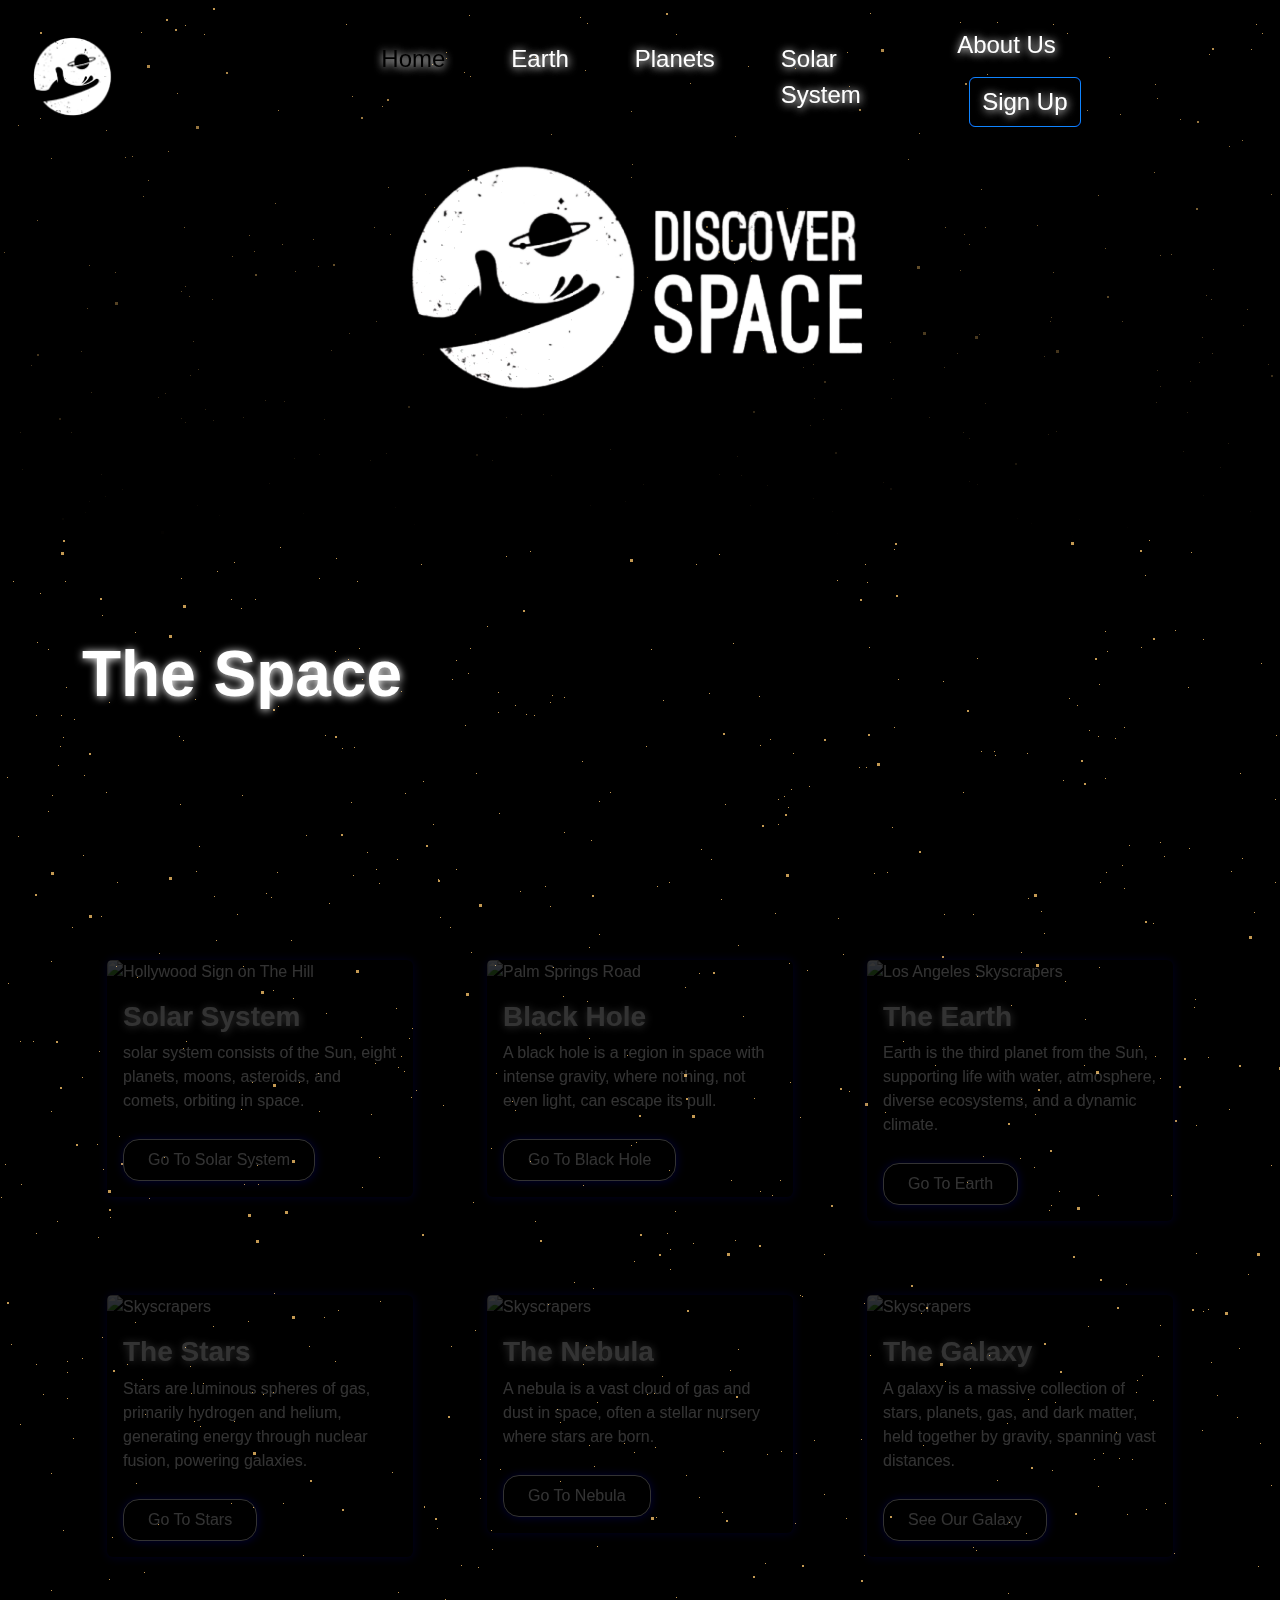
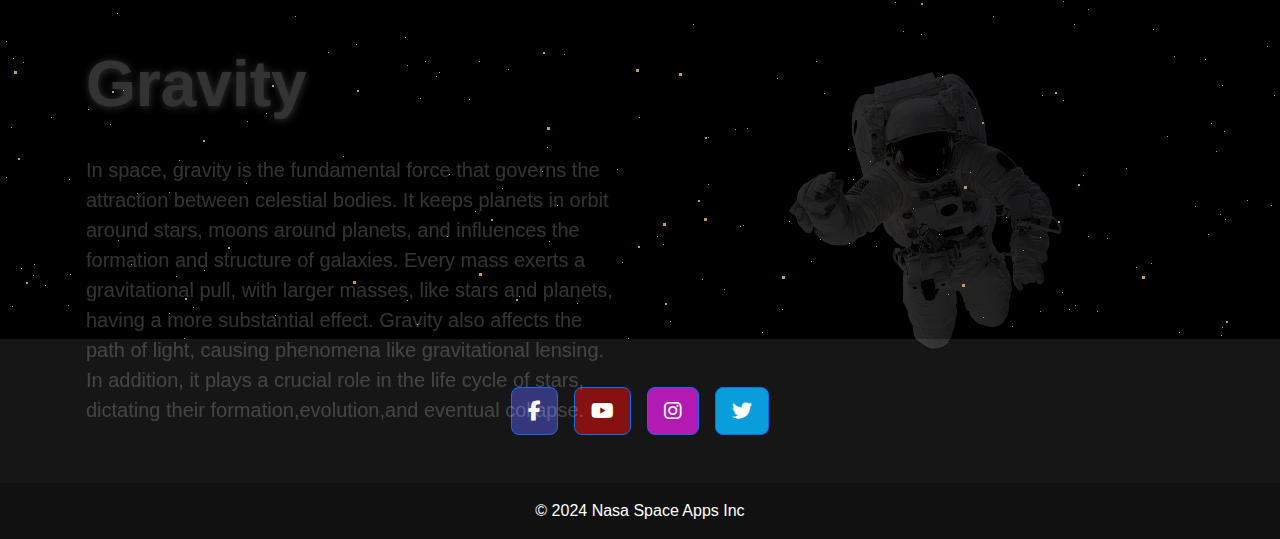
==== commit 175a52f2: "full update" ====
--- a/pages/index.html
+++ b/pages/index.html
@@ -1,234 +1,339 @@
 <!DOCTYPE html>
 <html lang="en">
-<head>
-    <meta charset="UTF-8">
-    <meta name="viewport" content="width=device-width, initial-scale=1.0">
-    <link href="https://cdn.jsdelivr.net/npm/bootstrap@5.3.3/dist/css/bootstrap.min.css" rel="stylesheet" integrity="sha384-QWTKZyjpPEjISv5WaRU9OFeRpok6YctnYmDr5pNlyT2bRjXh0JMhjY6hW+ALEwIH" crossorigin="anonymous">
-    <link rel="stylesheet" href="https://cdnjs.cloudflare.com/ajax/libs/font-awesome/6.1.1/css/all.min.css">
-    <link rel="stylesheet" href="../css/background.css">
-    <link rel="stylesheet" href="../css/home.css">
+  <head>
+    <meta charset="UTF-8" />
+    <meta name="viewport" content="width=device-width, initial-scale=1.0" />
+    <link rel="website icon" href="../images/logo-sm-white.png" />
+    <link
+      href="https://cdn.jsdelivr.net/npm/bootstrap@5.3.3/dist/css/bootstrap.min.css"
+      rel="stylesheet"
+      integrity="sha384-QWTKZyjpPEjISv5WaRU9OFeRpok6YctnYmDr5pNlyT2bRjXh0JMhjY6hW+ALEwIH"
+      crossorigin="anonymous"
+    />
+    <link rel="stylesheet" href="../css/bootstrap.min.css" />
+    <meta name="viewport" content="width=device-width, initial-scale=1.0" />
+    <link
+      href="https://cdn.jsdelivr.net/npm/bootstrap@5.3.3/dist/css/bootstrap.min.css"
+      rel="stylesheet"
+      integrity="sha384-QWTKZyjpPEjISv5WaRU9OFeRpok6YctnYmDr5pNlyT2bRjXh0JMhjY6hW+ALEwIH"
+      crossorigin="anonymous"
+    />
+    <link
+      rel="stylesheet"
+      href="https://cdnjs.cloudflare.com/ajax/libs/font-awesome/6.1.1/css/all.min.css"
+    />
+    <link
+      rel="stylesheet"
+      href="https://cdnjs.cloudflare.com/ajax/libs/font-awesome/6.1.1/css/all.min.css"
+    />
+    <link rel="stylesheet" href="../css/background.css" />
+    <link rel="stylesheet" href="../css/home.css" />
     <title>Home</title>
-</head>
-<body class="bg-black">
-
-
-
-
-<!-- Background -->
-
-
-<div class="bg-animation">
-  <div id="stars"></div>
-  <div id="stars2"></div>
-  <div id="stars3"></div>
-  <div id="stars4"></div>
-</div>
-  
-<!-- ------------------------------------------------------------------------------------------------------------------------------------------------------------------------------------------------------- -->
-     
-
- 
-  <header>
-     <!-- Navbar -->
-  <nav class="navbar navbar-expand-lg navbar-light ">
-    <div class="container-fluid justify-content-between">
-      <a class="navbar-brand w-25 logo "  href="#"><img src="../images/NASA_logo.svg.png" class="w-100"   alt=""></a>
-      <button class="navbar-toggler text-bg-transparent" type="button" data-bs-toggle="collapse" data-bs-target="#navbarNav" aria-controls="navbarNav" aria-expanded="false" aria-label="Toggle navigation">
-        <span class="navbar-toggler-icon text-white">
-          <i class="fas fa-bars"></i>
-        </span>
-      </button>
-      <div class="collapse navbar-collapse justify-content-around " id="navbarNav">
-        <ul class="navbar-nav">
-          <li class="nav-item">
-            <a class="nav-link active" href="index.html">Home</a>
-          </li>
-          <li class="nav-item">
-            <a class="nav-link" href="./earth.html">Earth</a>
-          </li>
-          <li class="nav-item ">
-            <a class="nav-link " href="./planets.html">Planets</a>
-          </li>
-          <li class="nav-item">
-            <a class="nav-link" href="./Solar-System.html">Solar System</a>
-          </li>
-             
-        </ul>
-        <div>
-          <button class="btn">
-            <a class="text-white link-body-emphasis m-0 active" href="./about.html">About Us</a>
+  </head>
+  <body class="bg-black">
+    <!-- Background -->
+
+    <div class="bg-animation">
+      <div id="stars"></div>
+      <div id="stars2"></div>
+      <div id="stars3"></div>
+      <div id="stars4"></div>
+    </div>
+
+    <!-- ------------------------------------------------------------------------------------------------------------------------------------------------------------------------------------------------------- -->
+
+    <header>
+      <!-- Navbar -->
+      <nav class="navbar navbar-expand-lg navbar-light">
+        <div class="container-fluid justify-content-between">
+          <a class="navbar-brand w-25 logo" href="#"
+            ><img src="../images/logo-sm-white.png" class="w-50" alt=""
+          /></a>
+          <button
+            class="navbar-toggler text-bg-transparent"
+            type="button"
+            data-bs-toggle="collapse"
+            data-bs-target="#navbarNav"
+            aria-controls="navbarNav"
+            aria-expanded="false"
+            aria-label="Toggle navigation"
+          >
+            <span class="navbar-toggler-icon text-white">
+              <i class="fas fa-bars"></i>
+            </span>
           </button>
-          <button class="btn">
-            <a class="btn btn-outline-primary btn-signup" href="./signUp.html">Sign Up</a>
-          </button>
+          <div
+            class="collapse navbar-collapse justify-content-around"
+            id="navbarNav"
+          >
+            <ul class="navbar-nav">
+              <li class="nav-item">
+                <a class="nav-link active" href="#">Home</a>
+              </li>
+              <li class="nav-item">
+                <a class="nav-link" href="./earth.html">Earth</a>
+              </li>
+              <li class="nav-item">
+                <a class="nav-link" href="./planets.html">Planets</a>
+              </li>
+              <li class="nav-item">
+                <a class="nav-link" href="./Solar-System.html">Solar System</a>
+              </li>
+            </ul>
+            <div>
+              <button class="btn ps-0">
+                <a
+                  class="text-white link-body-emphasis m-0 active"
+                  href="./about.html"
+                  >About Us</a
+                >
+              </button>
+              <button class="btn">
+                <a
+                  class="btn btn-outline-primary btn-signup"
+                  href="./signUp.html"
+                  >Sign Up</a
+                >
+              </button>
+            </div>
+          </div>
         </div>
-    </div>
-    </div>
-  </nav>
-
-  <div class="d-flex justify-content-center align-content-center mt-5 pt-3 border-0">
-    <button href="#space" class="animated-button1 rounded-4 ">
-      <span></span> 
-      <span></span>
-      <span></span>
-      <span></span>
-      Make a survey
-    </button>
-  </div>
-</header>
-
-
-<!-- SECTIONS -->
-
-<section id="space">
-  
-  <div class="container cards-container section">
-    <h1 class="pt-5 mt-5">The Space</h1>
-    <div class="row row-cols-1 row-cols-sm-2 row-cols-lg-3  g-4 mt-5 ">
-      <div class="col">
-        <div class="card section">
-          <img src="../images/pic1.webp" class="card-img-top"
-            alt="Hollywood Sign on The Hill" />
-          <div class="card-body ">
-            <h3 class="card-title">Solar System</h3>
-            <p class="card-text">
-              solar system consists of the Sun, eight planets, moons, asteroids, and comets, orbiting in space. 
+      </nav>
+
+      <div class="d-flex justify-content-center logo_lg">
+        <div
+          class="d-flex justify-content-center align-content-center w-50 pt-3"
+        >
+          <img src="../images/logo-lg-white.png" class="w-75" alt="" />
+        </div>
+      </div>
+    </header>
+
+    <!-- SECTIONS -->
+
+    <section id="space">
+      <div class="container cards-container section">
+        <h1 class="pt-5 mt-5">The Space</h1>
+        <div class="row row-cols-1 row-cols-sm-2 row-cols-lg-3 g-4 mt-5">
+          <div class="col">
+            <div class="card section">
+              <img
+                src="https://media2.giphy.com/media/v1.Y2lkPTc5MGI3NjExbmZ0bDFlaXI1Nmlzczgwb21lcXA0dWtyZnJ5YXFwdDRnMTFmdzhhcyZlcD12MV9pbnRlcm5hbF9naWZfYnlfaWQmY3Q9Zw/Ixo8cui5SWkE2jeMPz/giphy.webp"
+                class="card-img-top"
+                alt="Hollywood Sign on The Hill"
+              />
+              <div class="card-body">
+                <h3 class="card-title">Solar System</h3>
+                <p class="card-text">
+                  solar system consists of the Sun, eight planets, moons,
+                  asteroids, and comets, orbiting in space.
+                </p>
+                <button
+                  class="btn px-4 py-2 rounded-4 bg-transparent border-white text-white"
+                >
+                  <a href="./Solar-System.html">Go To Solar System</a>
+                </button>
+              </div>
+            </div>
+          </div>
+          <div class="col">
+            <div class="card section">
+              <img
+                src="https://media1.giphy.com/media/v1.Y2lkPTc5MGI3NjExaWhkZDE3eTVhbG12Mm5hY2hyMno3bHJzc3Y4dDNtdG43dG51d3BzayZlcD12MV9pbnRlcm5hbF9naWZfYnlfaWQmY3Q9Zw/PkKzNQjwPy7GvxZbfe/giphy.webp"
+                class="card-img-top"
+                alt="Palm Springs Road"
+              />
+              <div class="card-body">
+                <h3 class="card-title">Black Hole</h3>
+                <p class="card-text">
+                  A black hole is a region in space with intense gravity, where
+                  nothing, not even light, can escape its pull.
+                </p>
+                <button
+                  class="btn px-4 py-2 rounded-4 bg-transparent border-white text-white"
+                >
+                  <a href="./black-hole.html">Go To Black Hole</a>
+                </button>
+              </div>
+            </div>
+          </div>
+          <div class="col">
+            <div class="card section">
+              <img
+                src="https://media0.giphy.com/media/v1.Y2lkPTc5MGI3NjExMTJma3cyamhydWp6ZW8yMmJ1ZHp3MjZmaHJ3ZjZ0M2p2MDRxNXl2cCZlcD12MV9pbnRlcm5hbF9naWZfYnlfaWQmY3Q9Zw/3o7WIB00yXujVt4WEo/giphy.webp"
+                class="card-img-top"
+                alt="Los Angeles Skyscrapers"
+              />
+              <div class="card-body">
+                <h3 class="card-title">The Earth</h3>
+                <p class="card-text">
+                  Earth is the third planet from the Sun, supporting life with
+                  water, atmosphere, diverse ecosystems, and a dynamic climate.
+                </p>
+                <button
+                  class="btn px-4 py-2 rounded-4 bg-transparent border-white text-white"
+                >
+                  <a href="./earth.html">Go To Earth</a>
+                </button>
+              </div>
+            </div>
+          </div>
+          <div class="col">
+            <div class="card section">
+              <img
+                src="https://media1.giphy.com/media/v1.Y2lkPTc5MGI3NjExdTd2N3JwMG9oMWhlZDIzdTBnYndvYmg5NGltaWNoZHpsMTJ0emJ1YiZlcD12MV9pbnRlcm5hbF9naWZfYnlfaWQmY3Q9Zw/MXQnyEQwBJ6eTj90L5/giphy.webp"
+                class="card-img-top"
+                alt="Skyscrapers"
+              />
+              <div class="card-body">
+                <h3 class="card-title">The Stars</h3>
+                <p class="card-text">
+                  Stars are luminous spheres of gas, primarily hydrogen and
+                  helium, generating energy through nuclear fusion, powering
+                  galaxies.
+                </p>
+                <button
+                  class="btn px-4 py-2 rounded-4 bg-transparent border-white text-white"
+                >
+                  <a href="https://science.nasa.gov/universe/stars/"
+                    >Go To Stars</a
+                  >
+                </button>
+              </div>
+            </div>
+          </div>
+          <div class="col">
+            <div class="card section">
+              <img
+                src="https://media2.giphy.com/media/v1.Y2lkPTc5MGI3NjExOHRtZTJocjByZTV4ZnBmcHowcTBheXAwYTJhb3M5ZzQ0OGpqeXptdCZlcD12MV9pbnRlcm5hbF9naWZfYnlfaWQmY3Q9Zw/3og0IV7MOCfnm85iRa/giphy.webp"
+                class="card-img-top"
+                alt="Skyscrapers"
+              />
+              <div class="card-body">
+                <h3 class="card-title">The Nebula</h3>
+                <p class="card-text">
+                  A nebula is a vast cloud of gas and dust in space, often a
+                  stellar nursery where stars are born.
+                </p>
+                <button
+                  class="btn px-4 py-2 rounded-4 bg-transparent border-white text-white"
+                >
+                  <a
+                    href="https://science.nasa.gov/mission/hubble/science/universe-uncovered/hubble-nebulae/"
+                    >Go To Nebula</a
+                  >
+                </button>
+              </div>
+            </div>
+          </div>
+          <div class="col">
+            <div class="card section">
+              <img
+                src="https://media0.giphy.com/media/v1.Y2lkPTc5MGI3NjExM3M0dGs4dXc0NG8wMDJsczlxZjhtN3g0bzlrcDNxZHBhcXR6aTJmcyZlcD12MV9pbnRlcm5hbF9naWZfYnlfaWQmY3Q9Zw/3og0IFrHkIglEOg8Ba/giphy.webp"
+                class="card-img-top"
+                alt="Skyscrapers"
+              />
+              <div class="card-body">
+                <h3 class="card-title">The Galaxy</h3>
+                <p class="card-text">
+                  A galaxy is a massive collection of stars, planets, gas, and
+                  dark matter, held together by gravity, spanning vast
+                  distances.
+                </p>
+                <button
+                  class="btn px-4 py-2 rounded-4 bg-transparent border-white text-white"
+                >
+                  <a href="https://science.nasa.gov/universe/galaxies/"
+                    >See Our Galaxy</a
+                  >
+                </button>
+              </div>
+            </div>
+          </div>
+        </div>
+      </div>
+    </section>
+
+    <section class="gravity_section section">
+      <div class="container">
+        <div class="row">
+          <div class="col-12 col-md-6">
+            <h1 class="display-4 fw-bold p-1">Gravity</h1>
+            <p class="lead mb-0 mt-4 p-1">
+              In space, gravity is the fundamental force that governs the
+              attraction between celestial bodies. It keeps planets in orbit
+              around stars, moons around planets, and influences the formation
+              and structure of galaxies. Every mass exerts a gravitational pull,
+              with larger masses, like stars and planets, having a more
+              substantial effect. Gravity also affects the path of light,
+              causing phenomena like gravitational lensing. In addition, it
+              plays a crucial role in the life cycle of stars, dictating their
+              formation,evolution,and eventual collapse.
             </p>
-            <button class="btn px-4 py-2 rounded-4 bg-transparent border-white text-white ">
-              <a href="./Solar-System.html">Go To Solar System</a>
-          </button>
+          </div>
+
+          <div
+            class="astronaut col-12 col-sm-6 d-flex justify-content-center align-items-center"
+          >
+            <img
+              src="../images/astronaut.png "
+              class="img-fluid w-50"
+              alt="Gravity"
+            />
           </div>
         </div>
       </div>
-      <div class="col">
-        <div class="card section">
-          <img src="../images/pic2.webp" class="card-img-top"
-            alt="Palm Springs Road" />
-          <div class="card-body">
-            <h3 class="card-title">Black Hole</h3>
-            <p class="card-text">
-              A black hole is a region in space with intense gravity, where nothing, not even light, can escape its pull.
-            </p>
-            <button class="btn px-4 py-2 rounded-4 bg-transparent border-white text-white ">
-                <a href="./black-hole.html">Go To Black Hole</a>
-            </button>
-          </div>
-        </div>
-      </div>
-      <div class="col">
-        <div class="card section">
-          <img src="../images/pic4.webp" class="card-img-top"
-            alt="Los Angeles Skyscrapers" />
-          <div class="card-body">
-            <h3 class="card-title">The Earth</h3>
-            <p class="card-text">Earth is the third planet from the Sun, supporting life with water, atmosphere, diverse ecosystems, and a dynamic climate.</p>
-              <button class="btn px-4 py-2 rounded-4 bg-transparent border-white text-white ">
-                <a href="./earth.html">Go To Earth</a>
-            </button>
-          </div>
-        </div>
-      </div>
-      <div class="col">
-        <div class="card section">
-          <img src="../images/pic6.webp" class="card-img-top"
-            alt="Skyscrapers" />
-          <div class="card-body">
-            <h3 class="card-title">The Stars</h3>
-            <p class="card-text">
-              Stars are luminous spheres of gas, primarily hydrogen and helium, generating energy through nuclear fusion, powering galaxies.
-            </p>
-            <button class="btn px-4 py-2 rounded-4 bg-transparent border-white text-white ">
-              <a href="">Go To Stars</a>
-          </button>
-          </div>
-        </div>
-      </div>
-      <div class="col">
-        <div class="card section">
-          <img src="../images/pic3.webp" class="card-img-top"
-            alt="Skyscrapers" />
-          <div class="card-body">
-            <h3 class="card-title">The Nebula</h3>
-            <p class="card-text">
-              A nebula is a vast cloud of gas and dust in space, often a stellar nursery where stars are born.
-            </p>
-            <button class="btn px-4 py-2 rounded-4 bg-transparent border-white text-white ">
-              <a href="">Go To Nebula</a>
-          </button>
-          </div>
-        </div>
-      </div>
-      <div class="col">
-        <div class="card section">
-          <img src="../images/pic5.webp" class="card-img-top"
-            alt="Skyscrapers" />
-          <div class="card-body">
-            <h3 class="card-title">The Galaxy</h3>
-            <p class="card-text">
-              A galaxy is a massive collection of stars, planets, gas, and dark matter, held together by gravity, spanning vast distances.
-            </p>
-            <button class="btn px-4 py-2 rounded-4 bg-transparent border-white text-white ">
-              <a href="">Go to black hole</a>
-          </button>
-          </div>
-        </div>
-      </div>
-    </div>
-  </div>   
-</section>
-
-
-<section class="gravity_section section" >
-  <div class="container">
-    <div class="row">
-      <div class="col-12 col-md-6">
-        <h1 class="display-4 fw-bold p-1">Gravity</h1>
-        <p class="lead mb-0 mt-4 p-1">
-          In space, gravity is the fundamental force that governs the attraction between celestial bodies. It keeps planets in orbit around stars, moons around planets, and influences the formation and structure of galaxies. Every mass exerts a gravitational pull, with larger masses, like stars and planets, having a more substantial effect. Gravity also affects the path of light, causing phenomena like gravitational lensing. In addition, it plays a crucial role in the life cycle of stars, dictating their formation,evolution,and eventual collapse.</p>
-      </div>
-
-      <div class="astronaut  col-12 col-sm-6  d-flex justify-content-center align-items-center">
-        <img src="../images/astronaut.png " class="img-fluid w-50 " alt="Gravity">
-      </div>
-    </div>
-  </div>
-</section>
- 
-
-
-
-<!-- FOOTER -->
-
-
-
-  <footer class="text-center text-lg-start" style="background-color: #171616;">
-    <div class=" d-flex justify-content-center py-5">
-      <button type="button" class="btn btn-primary btn-lg btn-floating mx-2" style="background-color: #35367c;">
-        <i class="fab fa-facebook-f"></i>
-      </button>
-      <button type="button" class="btn btn-primary btn-lg btn-floating mx-2" style="background-color: #851111;">
-        <i class="fab fa-youtube"></i>
-      </button>
-      <button type="button" class="btn btn-primary btn-lg btn-floating mx-2" style="background-color: #b31ab3;">
-        <i class="fab fa-instagram"></i>
-      </button>
-      <button type="button" class="btn btn-primary btn-lg btn-floating mx-2" style="background-color: #0a9ddc;">
-        <i class="fab fa-twitter"></i>
-      </button>
-    </div>
-
-    <!-- Copyright -->
-    <div class="text-center text-white p-3" style="background-color: rgba(0, 0, 0, 0.2);">
-      © 2024 Nasa Space Apps Inc
-      
-    </div>
-    <!-- Copyright -->
-  </footer>
-  
-
-
-    
-      <script src="https://cdn.jsdelivr.net/npm/bootstrap@5.3.3/dist/js/bootstrap.bundle.min.js" integrity="sha384-YvpcrYf0tY3lHB60NNkmXc5s9fDVZLESaAA55NDzOxhy9GkcIdslK1eN7N6jIeHz" crossorigin="anonymous"></script>
-      <script src="../js/home.js"></script>
-</body>
+    </section>
+
+    <!-- FOOTER -->
+
+    <footer class="text-center text-lg-start" style="background-color: #171616">
+      <div class="d-flex justify-content-center py-5">
+        <button
+          type="button"
+          class="btn btn-primary btn-lg btn-floating mx-2"
+          style="background-color: #35367c"
+        >
+          <i class="fab fa-facebook-f"></i>
+        </button>
+        <button
+          type="button"
+          class="btn btn-primary btn-lg btn-floating mx-2"
+          style="background-color: #851111"
+        >
+          <i class="fab fa-youtube"></i>
+        </button>
+        <button
+          type="button"
+          class="btn btn-primary btn-lg btn-floating mx-2"
+          style="background-color: #b31ab3"
+        >
+          <i class="fab fa-instagram"></i>
+        </button>
+        <button
+          type="button"
+          class="btn btn-primary btn-lg btn-floating mx-2"
+          style="background-color: #0a9ddc"
+        >
+          <i class="fab fa-twitter"></i>
+        </button>
+      </div>
+
+      <!-- Copyright -->
+      <div
+        class="text-center text-white p-3"
+        style="background-color: rgba(0, 0, 0, 0.2)"
+      >
+        © 2024 Nasa Space Apps Inc
+      </div>
+      <!-- Copyright -->
+    </footer>
+
+    <script
+      src="https://cdn.jsdelivr.net/npm/bootstrap@5.3.3/dist/js/bootstrap.bundle.min.js"
+      integrity="sha384-YvpcrYf0tY3lHB60NNkmXc5s9fDVZLESaAA55NDzOxhy9GkcIdslK1eN7N6jIeHz"
+      crossorigin="anonymous"
+    ></script>
+    <script src="../js/home.js"></script>
+  </body>
 </html>
--- a/css/background.css
+++ b/css/background.css
@@ -1,149 +1,1208 @@
+/** @format */
 
 .full-wh {
-    position: absolute;
-    top: 0px;
-    left: 0px;
-    bottom: 0px;
-    width: 100%;
+  position: absolute;
+  top: 0px;
+  left: 0px;
+  bottom: 0px;
+  width: 100%;
 }
 
 .bg-animation {
-    position: fixed;
-    top: 0;
-    left: 0;
-    width: 100%;
-    height: 100%;
+  position: fixed;
+  top: 0;
+  left: 0;
+  width: 100%;
+  height: 100%;
+  z-index: -1000;
 }
 
 .bg-animation {
-    position: fixed;
-    top: 0;
-    left: 0;
-    width: 100%;
-    height: 100%;
-
+  position: fixed;
+  top: 0;
+  left: 0;
+  width: 100%;
+  height: 100%;
 }
 
 #stars {
-    width: 1px;
-    height: 1px;
-    background: transparent;
-    box-shadow: 117px 1613px #c49952, 1488px 635px #c49952, 944px 914px #c49952, 647px 277px #c49952, 1792px 1205px #c49952, 656px 1517px #c49952, 820px 1839px #c49952, 1153px 1400px #c49952, 870px 13px #c49952, 550px 702px #c49952, 1155px 1056px #c49952, 88px 1709px #c49952, 1450px 1090px #c49952, 1929px 457px #c49952, 1390px 905px #c49952, 1771px 269px #c49952, 1741px 669px #c49952, 432px 64px #c49952, 563px 996px #c49952, 1918px 1873px #c49952, 1845px 1211px #c49952, 231px 1503px #c49952, 37px 220px #c49952, 1970px 495px #c49952, 1812px 925px #c49952, 67px 1398px #c49952, 535px 279px #c49952, 1837px 829px #c49952, 1945px 685px #c49952, 1677px 1817px #c49952, 1317px 1415px #c49952, 1785px 905px #c49952, 1787px 1554px #c49952, 802px 1296px #c49952, 512px 1101px #c49952, 583px 1364px #c49952, 336px 558px #c49952, 979px 334px #c49952, 106px 792px #c49952, 204px 34px #c49952, 1845px 1763px #c49952, 445px 1599px #c49952, 386px 453px #c49952, 471px 952px #c49952, 1466px 1676px #c49952, 1885px 303px #c49952, 51px 1717px #c49952, 1211px 299px #c49952, 1546px 1887px #c49952, 1067px 33px #c49952, 1088px 1326px #c49952, 1938px 760px #c49952, 470px 648px #c49952, 1213px 269px #c49952, 1767px 78px #c49952, 977px 976px #c49952, 1926px 175px #c49952, 722px 1512px #c49952, 945px 227px #c49952, 1811px 99px #c49952, 1912px 1406px #c49952, 1602px 1243px #c49952, 610px 449px #c49952, 654px 1393px #c49952, 1930px 1193px #c49952, 258px 1184px #c49952, 89px 265px #c49952, 824px 1494px #c49952, 1506px 1435px #c49952, 1027px 753px #c49952, 1px 1197px #c49952, 530px 1161px #c49952, 864px 1555px #c49952, 1610px 1604px #c49952, 1035px 1114px #c49952, 1456px 133px #c49952, 1196px 1253px #c49952, 361px 1037px #c49952, 834px 351px #c49952, 436px 1676px #c49952, 1194px 1007px #c49952, 1141px 647px #c49952, 319px 454px #c49952, 937px 1769px #c49952, 1872px 1013px #c49952, 733px 643px #c49952, 1250px 511px #c49952, 189px 296px #c49952, 1639px 163px #c49952, 1584px 336px #c49952, 1912px 1343px #c49952, 1298px 1307px #c49952, 1750px 902px #c49952, 1129px 845px #c49952, 1899px 1470px #c49952, 1427px 232px #c49952, 1391px 838px #c49952, 1225px 1819px #c49952, 190px 1366px #c49952, 1865px 518px #c49952, 203px 1383px #c49952, 1455px 614px #c49952, 423px 354px #c49952, 1678px 1790px #c49952, 241px 608px #c49952, 1089px 730px #c49952, 1342px 38px #c49952, 1848px 249px #c49952, 1874px 1785px #c49952, 1040px 1837px #c49952, 751px 261px #c49952, 510px 1975px #c49952, 52px 795px #c49952, 1786px 1310px #c49952, 498px 712px #c49952, 190px 375px #c49952, 1341px 722px #c49952, 43px 1394px #c49952, 1821px 1687px #c49952, 106px 130px #c49952, 1717px 1978px #c49952, 168px 151px #c49952, 183px 740px #c49952, 945px 1381px #c49952, 669px 1170px #c49952, 1285px 1816px #c49952, 110px 1217px #c49952, 1623px 813px #c49952, 869px 647px #c49952, 867px 582px #c49952, 735px 1240px #c49952, 519px 1896px #c49952, 132px 156px #c49952, 1649px 193px #c49952, 241px 1109px #c49952, 643px 484px #c49952, 574px 1282px #c49952, 1952px 564px #c49952, 1978px 145px #c49952, 329px 903px #c49952, 1674px 617px #c49952, 1978px 558px #c49952, 1808px 1715px #c49952, 1526px 1238px #c49952, 475px 1330px #c49952, 810px 425px #c49952, 1709px 634px #c49952, 1658px 336px #c49952, 425px 194px #c49952, 352px 96px #c49952, 148px 180px #c49952, 1139px 1046px #c49952, 1809px 1233px #c49952, 1669px 171px #c49952, 263px 1394px #c49952, 534px 715px #c49952, 396px 1008px #c49952, 589px 1445px #c49952, 1190px 381px #c49952, 1709px 279px #c49952, 520px 891px #c49952, 1136px 1867px #c49952, 1280px 1233px #c49952, 836px 296px #c49952, 1348px 646px #c49952, 1539px 913px #c49952, 423px 781px #c49952, 1271px 1805px #c49952, 696px 564px #c49952, 1549px 804px #c49952, 303px 1555px #c49952, 1449px 1903px #c49952, 66px 687px #c49952, 1164px 856px #c49952, 1958px 1326px #c49952, 125px 157px #c49952, 508px 1669px #c49952, 465px 725px #c49952, 1925px 1440px #c49952, 405px 793px #c49952, 278px 110px #c49952, 1084px 1065px #c49952, 1077px 705px #c49952, 663px 1844px #c49952, 734px 263px #c49952, 870px 1761px #c49952, 103px 1169px #c49952, 1506px 1295px #c49952, 1883px 926px #c49952, 335px 1361px #c49952, 1126px 1284px #c49952, 257px 1165px #c49952, 837px 580px #c49952, 1211px 1362px #c49952, 1137px 1380px #c49952, 135px 632px #c49952, 1491px 1965px #c49952, 1098px 195px #c49952, 506px 417px #c49952, 693px 1243px #c49952, 622px 1862px #c49952, 1412px 1343px #c49952, 948px 1894px #c49952, 1315px 1363px #c49952, 754px 1098px #c49952, 1931px 930px #c49952, 1831px 342px #c49952, 1751px 1839px #c49952, 84px 775px #c49952, 1662px 1488px #c49952, 617px 1769px #c49952, 1869px 1292px #c49952, 963px 432px #c49952, 371px 1114px #c49952, 37px 642px #c49952, 21px 1184px #c49952, 602px 366px #c49952, 414px 524px #c49952, 282px 244px #c49952, 1689px 868px #c49952, 943px 681px #c49952, 898px 679px #c49952, 449px 1774px #c49952, 1678px 1313px #c49952, 475px 1811px #c49952, 1146px 1509px #c49952, 1151px 1863px #c49952, 1617px 846px #c49952, 82px 1077px #c49952, 324px 1317px #c49952, 1516px 885px #c49952, 1706px 1526px #c49952, 1925px 1180px #c49952, 553px 967px #c49952, 1072px 536px #c49952, 1715px 1816px #c49952, 185px 286px #c49952, 1362px 1600px #c49952, 628px 1938px #c49952, 1187px 412px #c49952, 569px 211px #c49952, 1959px 1356px #c49952, 1571px 105px #c49952, 319px 1111px #c49952, 36px 1364px #c49952, 502px 1788px #c49952, 1051px 1993px #c49952, 1617px 773px #c49952, 424px 1507px #c49952, 1623px 1955px #c49952, 307px 662px #c49952, 183px 1048px #c49952, 1919px 1453px #c49952, 1006px 1817px #c49952, 468px 673px #c49952, 1142px 1375px #c49952, 1228px 443px #c49952, 1734px 552px #c49952, 20px 1041px #c49952, 1783px 334px #c49952, 98px 1237px #c49952, 1356px 1940px #c49952, 853px 1779px #c49952, 1910px 560px #c49952, 1174px 1656px #c49952, 110px 1724px #c49952, 542px 1771px #c49952, 1758px 1931px #c49952, 1463px 1401px #c49952, 1155px 84px #c49952, 1504px 835px #c49952, 750px 322px #c49952, 407px 1900px #c49952, 1600px 1141px #c49952, 657px 886px #c49952, 526px 714px #c49952, 18px 836px #c49952, 1546px 1548px #c49952, 22px 469px #c49952, 594px 1466px #c49952, 1160px 1078px #c49952, 627px 1055px #c49952, 195px 699px #c49952, 1099px 684px #c49952, 530px 551px #c49952, 1160px 1325px #c49952, 894px 727px #c49952, 1157px 98px #c49952, 136px 1483px #c49952, 1875px 1975px #c49952, 1803px 566px #c49952, 318px 1073px #c49952, 1866px 1656px #c49952, 543px 414px #c49952, 719px 474px #c49952, 1115px 738px #c49952, 353px 875px #c49952, 184px 1938px #c49952, 1854px 1534px #c49952, 420px 1698px #c49952, 1480px 1550px #c49952, 522px 203px #c49952, 1897px 1904px #c49952, 975px 1708px #c49952, 1774px 602px #c49952, 1908px 274px #c49952, 61px 715px #c49952, 983px 1156px #c49952, 326px 1013px #c49952, 641px 290px #c49952, 1522px 120px #c49952, 405px 1637px #c49952, 1021px 1099px #c49952, 631px 1145px #c49952, 982px 1967px #c49952, 200px 651px #c49952, 795px 351px #c49952, 790px 1082px #c49952, 144px 1572px #c49952, 1542px 901px #c49952, 158px 1524px #c49952, 849px 1843px #c49952, 1807px 203px #c49952, 1747px 45px #c49952, 1603px 1738px #c49952, 617px 1966px #c49952, 342px 748px #c49952, 1779px 1173px #c49952, 1428px 152px #c49952, 589px 1998px #c49952, 1940px 1838px #c49952, 115px 272px #c49952, 1217px 1395px #c49952, 1402px 1491px #c49952, 1833px 1814px #c49952, 243px 966px #c49952, 319px 578px #c49952, 813px 364px #c49952, 669px 882px #c49952, 551px 134px #c49952, 1819px 920px #c49952, 740px 1826px #c49952, 1021px 952px #c49952, 1575px 453px #c49952, 324px 419px #c49952, 929px 417px #c49952, 885px 1112px #c49952, 503px 187px #c49952, 1908px 362px #c49952, 1063px 1601px #c49952, 169px 1792px #c49952, 789px 963px #c49952, 1697px 948px #c49952, 1761px 1810px #c49952, 1844px 1591px #c49952, 1709px 949px #c49952, 1402px 1396px #c49952, 1037px 225px #c49952, 1832px 518px #c49952, 1728px 1782px #c49952, 194px 1421px #c49952, 1395px 742px #c49952, 1478px 1325px #c49952, 40px 593px #c49952, 1732px 117px #c49952, 51px 158px #c49952, 1598px 1672px #c49952, 701px 849px #c49952, 1403px 1979px #c49952, 145px 1414px #c49952, 550px 906px #c49952, 1366px 460px #c49952, 142px 1379px #c49952, 34px 1864px #c49952, 1346px 308px #c49952, 293px 998px #c49952, 21px 1868px #c49952, 540px 1033px #c49952, 60px 746px #c49952, 1602px 1476px #c49952, 180px 804px #c49952, 345px 1982px #c49952, 1439px 640px #c49952, 939px 1834px #c49952, 20px 432px #c49952, 492px 1549px #c49952, 109px 1579px #c49952, 1796px 1403px #c49952, 1079px 519px #c49952, 1664px 389px #c49952, 1627px 1061px #c49952, 823px 419px #c49952, 1399px 1882px #c49952, 1906px 344px #c49952, 1189px 848px #c49952, 117px 882px #c49952, 1262px 33px #c49952, 1048px 434px #c49952, 1208px 1309px #c49952, 1616px 408px #c49952, 1833px 853px #c49952, 1433px 1656px #c49952, 811px 1861px #c49952, 439px 1672px #c49952, 1105px 248px #c49952, 328px 1652px #c49952, 13px 1658px #c49952, 685px 987px #c49952, 985px 403px #c49952, 1664px 1206px #c49952, 1993px 1925px #c49952, 440px 917px #c49952, 1835px 319px #c49952, 1404px 1907px #c49952, 624px 1443px #c49952, 843px 954px #c49952, 478px 1567px #c49952, 895px 1602px #c49952, 1231px 871px #c49952, 1267px 1646px #c49952, 475px 334px #c49952, 784px 796px #c49952, 1294px 199px #c49952, 109px 702px #c49952, 1978px 362px #c49952, 291px 940px #c49952, 971px 1343px #c49952, 74px 719px #c49952, 36px 715px #c49952, 1007px 1423px #c49952, 860px 314px #c49952, 631px 177px #c49952, 1900px 1590px #c49952, 1239px 1348px #c49952, 1346px 1270px #c49952, 1934px 1475px #c49952, 1553px 559px #c49952, 588px 1969px #c49952, 670px 1269px #c49952, 1484px 376px #c49952, 20px 1424px #c49952, 1396px 8px #c49952, 969px 244px #c49952, 1807px 538px #c49952, 1873px 891px #c49952, 636px 1142px #c49952, 1474px 1562px #c49952, 763px 350px #c49952, 663px 700px #c49952, 500px 1469px #c49952, 1302px 722px #c49952, 181px 291px #c49952, 266px 893px #c49952, 1403px 654px #c49952, 492px 460px #c49952, 1503px 1369px #c49952, 23px 1662px #c49952, 349px 333px #c49952, 1435px 1017px #c49952, 1441px 705px #c49952, 1708px 1446px #c49952, 1041px 911px #c49952, 1063px 780px #c49952, 1158px 1356px #c49952, 767px 1454px #c49952, 1912px 797px #c49952, 1731px 1759px #c49952, 1378px 1390px #c49952, 1815px 1364px #c49952, 960px 270px #c49952, 1343px 427px #c49952, 275px 203px #c49952, 1319px 1092px #c49952, 1455px 770px #c49952, 283px 1503px #c49952, 1505px 901px #c49952, 1738px 1561px #c49952, 1526px 1935px #c49952, 1757px 669px #c49952, 1640px 620px #c49952, 1750px 722px #c49952, 748px 66px #c49952, 1149px 540px #c49952, 159px 953px #c49952, 200px 1426px #c49952, 515px 1110px #c49952, 1552px 737px #c49952, 1094px 1459px #c49952, 778px 799px #c49952, 1031px 523px #c49952, 743px 1825px #c49952, 1100px 882px #c49952, 1088px 1836px #c49952, 255px 599px #c49952, 67px 1361px #c49952, 247px 1721px #c49952, 1722px 346px #c49952, 1822px 155px #c49952, 452px 1973px #c49952, 415px 1960px #c49952, 1109px 57px #c49952, 273px 1392px #c49952, 404px 1071px #c49952, 1212px 353px #c49952, 370px 460px #c49952, 795px 1523px #c49952, 1932px 340px #c49952, 51px 1473px #c49952, 1268px 364px #c49952, 1512px 1862px #c49952, 1678px 1801px #c49952, 1796px 579px #c49952, 254px 251px #c49952, 1466px 1717px #c49952, 893px 379px #c49952, 1153px 923px #c49952, 913px 1808px #c49952, 791px 789px #c49952, 417px 1924px #c49952, 1336px 1599px #c49952, 1695px 908px #c49952, 1120px 114px #c49952, 493px 1949px #c49952, 68px 1905px #c49952, 969px 481px #c49952, 1420px 1095px #c49952, 800px 1117px #c49952, 390px 234px #c49952, 356px 1644px #c49952, 1098px 1486px #c49952, 1360px 521px #c49952, 149px 1198px #c49952, 354px 747px #c49952, 1749px 487px #c49952, 470px 76px #c49952, 1672px 289px #c49952, 1731px 545px #c49952, 1547px 1590px #c49952, 498px 692px #c49952, 398px 1592px #c49952, 1846px 1237px #c49952, 1537px 1474px #c49952, 1726px 1374px #c49952, 1922px 858px #c49952, 376px 321px #c49952, 985px 227px #c49952, 234px 1421px #c49952, 760px 745px #c49952, 1990px 1132px #c49952, 1560px 1597px #c49952, 338px 1310px #c49952, 1924px 1664px #c49952, 547px 1747px #c49952, 1639px 1282px #c49952, 1202px 337px #c49952, 1985px 779px #c49952, 737px 456px #c49952, 89px 501px #c49952, 963px 792px #c49952, 655px 1447px #c49952, 1492px 1994px #c49952, 1171px 254px #c49952, 892px 827px #c49952, 1735px 442px #c49952, 1474px 1187px #c49952, 846px 1518px #c49952, 557px 1805px #c49952, 738px 945px #c49952, 795px 68px #c49952, 663px 1956px #c49952, 1607px 290px #c49952, 1524px 15px #c49952, 1097px 1911px #c49952, 157px 1939px #c49952, 935px 1065px #c49952, 1809px 1708px #c49952, 164px 1157px #c49952, 83px 855px #c49952, 625px 501px #c49952, 814px 398px #c49952, 552px 695px #c49952, 597px 1546px #c49952, 1237px 1417px #c49952, 628px 284px #c49952, 866px 767px #c49952, 1403px 1394px #c49952, 765px 1563px #c49952, 1648px 109px #c49952, 1205px 1659px #c49952, 921px 1313px #c49952, 1319px 243px #c49952, 18px 125px #c49952, 7px 777px #c49952, 181px 418px #c49952, 1062px 1892px #c49952, 382px 106px #c49952, 994px 751px #c49952, 964px 234px #c49952, 40px 118px #c49952, 278px 706px #c49952, 1540px 1978px #c49952, 425px 1661px #c49952, 1050px 321px #c49952, 735px 1729px #c49952, 1438px 260px #c49952, 1229px 1109px #c49952, 186px 1041px #c49952, 244px 1184px #c49952, 392px 1472px #c49952, 670px 1249px #c49952, 1260px 1443px #c49952, 1977px 1511px #c49952, 1240px 773px #c49952, 303px 513px #c49952, 63px 1530px #c49952, 610px 792px #c49952, 1987px 1647px #c49952, 676px 1597px #c49952, 1740px 1244px #c49952, 816px 1661px #c49952, 351px 802px #c49952, 252px 1082px #c49952, 31px 365px #c49952, 1453px 984px #c49952, 667px 1233px #c49952, 1247px 1800px #c49952, 839px 270px #c49952, 775px 913px #c49952, 1966px 1398px #c49952, 499px 813px #c49952, 922px 1982px #c49952, 1409px 1902px #c49952, 1499px 1766px #c49952, 721px 899px #c49952, 788px 807px #c49952, 989px 1355px #c49952, 1248px 1274px #c49952, 849px 1091px #c49952, 1799px 1036px #c49952, 1486px 700px #c49952, 170px 1989px #c49952, 1275px 799px #c49952, 772px 2000px #c49952, 1642px 362px #c49952, 216px 940px #c49952, 1893px 281px #c49952, 1944px 1298px #c49952, 1294px 400px #c49952, 1523px 441px #c49952, 1829px 340px #c49952, 468px 170px #c49952, 1099px 967px #c49952, 1331px 665px #c49952, 1174px 1553px #c49952, 1567px 325px #c49952, 1028px 1399px #c49952, 781px 1451px #c49952, 1912px 1954px #c49952, 874px 873px #c49952, 1298px 1722px #c49952, 1879px 706px #c49952, 57px 1221px #c49952, 1116px 1432px #c49952, 48px 811px #c49952, 101px 916px #c49952, 677px 304px #c49952, 1203px 639px #c49952, 1391px 199px #c49952, 1895px 1988px #c49952, 1462px 1023px #c49952, 1216px 1751px #c49952, 1261px 663px #c49952, 1290px 1119px #c49952, 137px 1793px #c49952, 1052px 1470px #c49952, 1561px 226px #c49952, 1156px 402px #c49952, 709px 693px #c49952, 1040px 1911px #c49952, 1624px 1115px #c49952, 551px 475px #c49952, 416px 1090px #c49952, 1183px 451px #c49952, 58px 765px #c49952, 743px 1016px #c49952, 198px 369px #c49952, 1645px 1503px #c49952, 997px 22px #c49952, 1447px 1323px #c49952, 379px 883px #c49952, 1171px 1195px #c49952, 919px 133px #c49952, 1400px 517px #c49952, 725px 804px #c49952, 1600px 699px #c49952, 357px 581px #c49952, 266px 1713px #c49952, 848px 1749px #c49952, 1963px 1045px #c49952, 119px 1136px #c49952;
-    -webkit-animation: animStar 50s linear infinite;
-    -moz-animation: animStar 50s linear infinite;
-    -ms-animation: animStar 50s linear infinite;
-    animation: animStar 50s linear infinite;
+  width: 1px;
+  height: 1px;
+  background: transparent;
+  box-shadow: 117px 1613px #c49952, 1488px 635px #c49952, 944px 914px #c49952,
+    647px 277px #c49952, 1792px 1205px #c49952, 656px 1517px #c49952,
+    820px 1839px #c49952, 1153px 1400px #c49952, 870px 13px #c49952,
+    550px 702px #c49952, 1155px 1056px #c49952, 88px 1709px #c49952,
+    1450px 1090px #c49952, 1929px 457px #c49952, 1390px 905px #c49952,
+    1771px 269px #c49952, 1741px 669px #c49952, 432px 64px #c49952,
+    563px 996px #c49952, 1918px 1873px #c49952, 1845px 1211px #c49952,
+    231px 1503px #c49952, 37px 220px #c49952, 1970px 495px #c49952,
+    1812px 925px #c49952, 67px 1398px #c49952, 535px 279px #c49952,
+    1837px 829px #c49952, 1945px 685px #c49952, 1677px 1817px #c49952,
+    1317px 1415px #c49952, 1785px 905px #c49952, 1787px 1554px #c49952,
+    802px 1296px #c49952, 512px 1101px #c49952, 583px 1364px #c49952,
+    336px 558px #c49952, 979px 334px #c49952, 106px 792px #c49952,
+    204px 34px #c49952, 1845px 1763px #c49952, 445px 1599px #c49952,
+    386px 453px #c49952, 471px 952px #c49952, 1466px 1676px #c49952,
+    1885px 303px #c49952, 51px 1717px #c49952, 1211px 299px #c49952,
+    1546px 1887px #c49952, 1067px 33px #c49952, 1088px 1326px #c49952,
+    1938px 760px #c49952, 470px 648px #c49952, 1213px 269px #c49952,
+    1767px 78px #c49952, 977px 976px #c49952, 1926px 175px #c49952,
+    722px 1512px #c49952, 945px 227px #c49952, 1811px 99px #c49952,
+    1912px 1406px #c49952, 1602px 1243px #c49952, 610px 449px #c49952,
+    654px 1393px #c49952, 1930px 1193px #c49952, 258px 1184px #c49952,
+    89px 265px #c49952, 824px 1494px #c49952, 1506px 1435px #c49952,
+    1027px 753px #c49952, 1px 1197px #c49952, 530px 1161px #c49952,
+    864px 1555px #c49952, 1610px 1604px #c49952, 1035px 1114px #c49952,
+    1456px 133px #c49952, 1196px 1253px #c49952, 361px 1037px #c49952,
+    834px 351px #c49952, 436px 1676px #c49952, 1194px 1007px #c49952,
+    1141px 647px #c49952, 319px 454px #c49952, 937px 1769px #c49952,
+    1872px 1013px #c49952, 733px 643px #c49952, 1250px 511px #c49952,
+    189px 296px #c49952, 1639px 163px #c49952, 1584px 336px #c49952,
+    1912px 1343px #c49952, 1298px 1307px #c49952, 1750px 902px #c49952,
+    1129px 845px #c49952, 1899px 1470px #c49952, 1427px 232px #c49952,
+    1391px 838px #c49952, 1225px 1819px #c49952, 190px 1366px #c49952,
+    1865px 518px #c49952, 203px 1383px #c49952, 1455px 614px #c49952,
+    423px 354px #c49952, 1678px 1790px #c49952, 241px 608px #c49952,
+    1089px 730px #c49952, 1342px 38px #c49952, 1848px 249px #c49952,
+    1874px 1785px #c49952, 1040px 1837px #c49952, 751px 261px #c49952,
+    510px 1975px #c49952, 52px 795px #c49952, 1786px 1310px #c49952,
+    498px 712px #c49952, 190px 375px #c49952, 1341px 722px #c49952,
+    43px 1394px #c49952, 1821px 1687px #c49952, 106px 130px #c49952,
+    1717px 1978px #c49952, 168px 151px #c49952, 183px 740px #c49952,
+    945px 1381px #c49952, 669px 1170px #c49952, 1285px 1816px #c49952,
+    110px 1217px #c49952, 1623px 813px #c49952, 869px 647px #c49952,
+    867px 582px #c49952, 735px 1240px #c49952, 519px 1896px #c49952,
+    132px 156px #c49952, 1649px 193px #c49952, 241px 1109px #c49952,
+    643px 484px #c49952, 574px 1282px #c49952, 1952px 564px #c49952,
+    1978px 145px #c49952, 329px 903px #c49952, 1674px 617px #c49952,
+    1978px 558px #c49952, 1808px 1715px #c49952, 1526px 1238px #c49952,
+    475px 1330px #c49952, 810px 425px #c49952, 1709px 634px #c49952,
+    1658px 336px #c49952, 425px 194px #c49952, 352px 96px #c49952,
+    148px 180px #c49952, 1139px 1046px #c49952, 1809px 1233px #c49952,
+    1669px 171px #c49952, 263px 1394px #c49952, 534px 715px #c49952,
+    396px 1008px #c49952, 589px 1445px #c49952, 1190px 381px #c49952,
+    1709px 279px #c49952, 520px 891px #c49952, 1136px 1867px #c49952,
+    1280px 1233px #c49952, 836px 296px #c49952, 1348px 646px #c49952,
+    1539px 913px #c49952, 423px 781px #c49952, 1271px 1805px #c49952,
+    696px 564px #c49952, 1549px 804px #c49952, 303px 1555px #c49952,
+    1449px 1903px #c49952, 66px 687px #c49952, 1164px 856px #c49952,
+    1958px 1326px #c49952, 125px 157px #c49952, 508px 1669px #c49952,
+    465px 725px #c49952, 1925px 1440px #c49952, 405px 793px #c49952,
+    278px 110px #c49952, 1084px 1065px #c49952, 1077px 705px #c49952,
+    663px 1844px #c49952, 734px 263px #c49952, 870px 1761px #c49952,
+    103px 1169px #c49952, 1506px 1295px #c49952, 1883px 926px #c49952,
+    335px 1361px #c49952, 1126px 1284px #c49952, 257px 1165px #c49952,
+    837px 580px #c49952, 1211px 1362px #c49952, 1137px 1380px #c49952,
+    135px 632px #c49952, 1491px 1965px #c49952, 1098px 195px #c49952,
+    506px 417px #c49952, 693px 1243px #c49952, 622px 1862px #c49952,
+    1412px 1343px #c49952, 948px 1894px #c49952, 1315px 1363px #c49952,
+    754px 1098px #c49952, 1931px 930px #c49952, 1831px 342px #c49952,
+    1751px 1839px #c49952, 84px 775px #c49952, 1662px 1488px #c49952,
+    617px 1769px #c49952, 1869px 1292px #c49952, 963px 432px #c49952,
+    371px 1114px #c49952, 37px 642px #c49952, 21px 1184px #c49952,
+    602px 366px #c49952, 414px 524px #c49952, 282px 244px #c49952,
+    1689px 868px #c49952, 943px 681px #c49952, 898px 679px #c49952,
+    449px 1774px #c49952, 1678px 1313px #c49952, 475px 1811px #c49952,
+    1146px 1509px #c49952, 1151px 1863px #c49952, 1617px 846px #c49952,
+    82px 1077px #c49952, 324px 1317px #c49952, 1516px 885px #c49952,
+    1706px 1526px #c49952, 1925px 1180px #c49952, 553px 967px #c49952,
+    1072px 536px #c49952, 1715px 1816px #c49952, 185px 286px #c49952,
+    1362px 1600px #c49952, 628px 1938px #c49952, 1187px 412px #c49952,
+    569px 211px #c49952, 1959px 1356px #c49952, 1571px 105px #c49952,
+    319px 1111px #c49952, 36px 1364px #c49952, 502px 1788px #c49952,
+    1051px 1993px #c49952, 1617px 773px #c49952, 424px 1507px #c49952,
+    1623px 1955px #c49952, 307px 662px #c49952, 183px 1048px #c49952,
+    1919px 1453px #c49952, 1006px 1817px #c49952, 468px 673px #c49952,
+    1142px 1375px #c49952, 1228px 443px #c49952, 1734px 552px #c49952,
+    20px 1041px #c49952, 1783px 334px #c49952, 98px 1237px #c49952,
+    1356px 1940px #c49952, 853px 1779px #c49952, 1910px 560px #c49952,
+    1174px 1656px #c49952, 110px 1724px #c49952, 542px 1771px #c49952,
+    1758px 1931px #c49952, 1463px 1401px #c49952, 1155px 84px #c49952,
+    1504px 835px #c49952, 750px 322px #c49952, 407px 1900px #c49952,
+    1600px 1141px #c49952, 657px 886px #c49952, 526px 714px #c49952,
+    18px 836px #c49952, 1546px 1548px #c49952, 22px 469px #c49952,
+    594px 1466px #c49952, 1160px 1078px #c49952, 627px 1055px #c49952,
+    195px 699px #c49952, 1099px 684px #c49952, 530px 551px #c49952,
+    1160px 1325px #c49952, 894px 727px #c49952, 1157px 98px #c49952,
+    136px 1483px #c49952, 1875px 1975px #c49952, 1803px 566px #c49952,
+    318px 1073px #c49952, 1866px 1656px #c49952, 543px 414px #c49952,
+    719px 474px #c49952, 1115px 738px #c49952, 353px 875px #c49952,
+    184px 1938px #c49952, 1854px 1534px #c49952, 420px 1698px #c49952,
+    1480px 1550px #c49952, 522px 203px #c49952, 1897px 1904px #c49952,
+    975px 1708px #c49952, 1774px 602px #c49952, 1908px 274px #c49952,
+    61px 715px #c49952, 983px 1156px #c49952, 326px 1013px #c49952,
+    641px 290px #c49952, 1522px 120px #c49952, 405px 1637px #c49952,
+    1021px 1099px #c49952, 631px 1145px #c49952, 982px 1967px #c49952,
+    200px 651px #c49952, 795px 351px #c49952, 790px 1082px #c49952,
+    144px 1572px #c49952, 1542px 901px #c49952, 158px 1524px #c49952,
+    849px 1843px #c49952, 1807px 203px #c49952, 1747px 45px #c49952,
+    1603px 1738px #c49952, 617px 1966px #c49952, 342px 748px #c49952,
+    1779px 1173px #c49952, 1428px 152px #c49952, 589px 1998px #c49952,
+    1940px 1838px #c49952, 115px 272px #c49952, 1217px 1395px #c49952,
+    1402px 1491px #c49952, 1833px 1814px #c49952, 243px 966px #c49952,
+    319px 578px #c49952, 813px 364px #c49952, 669px 882px #c49952,
+    551px 134px #c49952, 1819px 920px #c49952, 740px 1826px #c49952,
+    1021px 952px #c49952, 1575px 453px #c49952, 324px 419px #c49952,
+    929px 417px #c49952, 885px 1112px #c49952, 503px 187px #c49952,
+    1908px 362px #c49952, 1063px 1601px #c49952, 169px 1792px #c49952,
+    789px 963px #c49952, 1697px 948px #c49952, 1761px 1810px #c49952,
+    1844px 1591px #c49952, 1709px 949px #c49952, 1402px 1396px #c49952,
+    1037px 225px #c49952, 1832px 518px #c49952, 1728px 1782px #c49952,
+    194px 1421px #c49952, 1395px 742px #c49952, 1478px 1325px #c49952,
+    40px 593px #c49952, 1732px 117px #c49952, 51px 158px #c49952,
+    1598px 1672px #c49952, 701px 849px #c49952, 1403px 1979px #c49952,
+    145px 1414px #c49952, 550px 906px #c49952, 1366px 460px #c49952,
+    142px 1379px #c49952, 34px 1864px #c49952, 1346px 308px #c49952,
+    293px 998px #c49952, 21px 1868px #c49952, 540px 1033px #c49952,
+    60px 746px #c49952, 1602px 1476px #c49952, 180px 804px #c49952,
+    345px 1982px #c49952, 1439px 640px #c49952, 939px 1834px #c49952,
+    20px 432px #c49952, 492px 1549px #c49952, 109px 1579px #c49952,
+    1796px 1403px #c49952, 1079px 519px #c49952, 1664px 389px #c49952,
+    1627px 1061px #c49952, 823px 419px #c49952, 1399px 1882px #c49952,
+    1906px 344px #c49952, 1189px 848px #c49952, 117px 882px #c49952,
+    1262px 33px #c49952, 1048px 434px #c49952, 1208px 1309px #c49952,
+    1616px 408px #c49952, 1833px 853px #c49952, 1433px 1656px #c49952,
+    811px 1861px #c49952, 439px 1672px #c49952, 1105px 248px #c49952,
+    328px 1652px #c49952, 13px 1658px #c49952, 685px 987px #c49952,
+    985px 403px #c49952, 1664px 1206px #c49952, 1993px 1925px #c49952,
+    440px 917px #c49952, 1835px 319px #c49952, 1404px 1907px #c49952,
+    624px 1443px #c49952, 843px 954px #c49952, 478px 1567px #c49952,
+    895px 1602px #c49952, 1231px 871px #c49952, 1267px 1646px #c49952,
+    475px 334px #c49952, 784px 796px #c49952, 1294px 199px #c49952,
+    109px 702px #c49952, 1978px 362px #c49952, 291px 940px #c49952,
+    971px 1343px #c49952, 74px 719px #c49952, 36px 715px #c49952,
+    1007px 1423px #c49952, 860px 314px #c49952, 631px 177px #c49952,
+    1900px 1590px #c49952, 1239px 1348px #c49952, 1346px 1270px #c49952,
+    1934px 1475px #c49952, 1553px 559px #c49952, 588px 1969px #c49952,
+    670px 1269px #c49952, 1484px 376px #c49952, 20px 1424px #c49952,
+    1396px 8px #c49952, 969px 244px #c49952, 1807px 538px #c49952,
+    1873px 891px #c49952, 636px 1142px #c49952, 1474px 1562px #c49952,
+    763px 350px #c49952, 663px 700px #c49952, 500px 1469px #c49952,
+    1302px 722px #c49952, 181px 291px #c49952, 266px 893px #c49952,
+    1403px 654px #c49952, 492px 460px #c49952, 1503px 1369px #c49952,
+    23px 1662px #c49952, 349px 333px #c49952, 1435px 1017px #c49952,
+    1441px 705px #c49952, 1708px 1446px #c49952, 1041px 911px #c49952,
+    1063px 780px #c49952, 1158px 1356px #c49952, 767px 1454px #c49952,
+    1912px 797px #c49952, 1731px 1759px #c49952, 1378px 1390px #c49952,
+    1815px 1364px #c49952, 960px 270px #c49952, 1343px 427px #c49952,
+    275px 203px #c49952, 1319px 1092px #c49952, 1455px 770px #c49952,
+    283px 1503px #c49952, 1505px 901px #c49952, 1738px 1561px #c49952,
+    1526px 1935px #c49952, 1757px 669px #c49952, 1640px 620px #c49952,
+    1750px 722px #c49952, 748px 66px #c49952, 1149px 540px #c49952,
+    159px 953px #c49952, 200px 1426px #c49952, 515px 1110px #c49952,
+    1552px 737px #c49952, 1094px 1459px #c49952, 778px 799px #c49952,
+    1031px 523px #c49952, 743px 1825px #c49952, 1100px 882px #c49952,
+    1088px 1836px #c49952, 255px 599px #c49952, 67px 1361px #c49952,
+    247px 1721px #c49952, 1722px 346px #c49952, 1822px 155px #c49952,
+    452px 1973px #c49952, 415px 1960px #c49952, 1109px 57px #c49952,
+    273px 1392px #c49952, 404px 1071px #c49952, 1212px 353px #c49952,
+    370px 460px #c49952, 795px 1523px #c49952, 1932px 340px #c49952,
+    51px 1473px #c49952, 1268px 364px #c49952, 1512px 1862px #c49952,
+    1678px 1801px #c49952, 1796px 579px #c49952, 254px 251px #c49952,
+    1466px 1717px #c49952, 893px 379px #c49952, 1153px 923px #c49952,
+    913px 1808px #c49952, 791px 789px #c49952, 417px 1924px #c49952,
+    1336px 1599px #c49952, 1695px 908px #c49952, 1120px 114px #c49952,
+    493px 1949px #c49952, 68px 1905px #c49952, 969px 481px #c49952,
+    1420px 1095px #c49952, 800px 1117px #c49952, 390px 234px #c49952,
+    356px 1644px #c49952, 1098px 1486px #c49952, 1360px 521px #c49952,
+    149px 1198px #c49952, 354px 747px #c49952, 1749px 487px #c49952,
+    470px 76px #c49952, 1672px 289px #c49952, 1731px 545px #c49952,
+    1547px 1590px #c49952, 498px 692px #c49952, 398px 1592px #c49952,
+    1846px 1237px #c49952, 1537px 1474px #c49952, 1726px 1374px #c49952,
+    1922px 858px #c49952, 376px 321px #c49952, 985px 227px #c49952,
+    234px 1421px #c49952, 760px 745px #c49952, 1990px 1132px #c49952,
+    1560px 1597px #c49952, 338px 1310px #c49952, 1924px 1664px #c49952,
+    547px 1747px #c49952, 1639px 1282px #c49952, 1202px 337px #c49952,
+    1985px 779px #c49952, 737px 456px #c49952, 89px 501px #c49952,
+    963px 792px #c49952, 655px 1447px #c49952, 1492px 1994px #c49952,
+    1171px 254px #c49952, 892px 827px #c49952, 1735px 442px #c49952,
+    1474px 1187px #c49952, 846px 1518px #c49952, 557px 1805px #c49952,
+    738px 945px #c49952, 795px 68px #c49952, 663px 1956px #c49952,
+    1607px 290px #c49952, 1524px 15px #c49952, 1097px 1911px #c49952,
+    157px 1939px #c49952, 935px 1065px #c49952, 1809px 1708px #c49952,
+    164px 1157px #c49952, 83px 855px #c49952, 625px 501px #c49952,
+    814px 398px #c49952, 552px 695px #c49952, 597px 1546px #c49952,
+    1237px 1417px #c49952, 628px 284px #c49952, 866px 767px #c49952,
+    1403px 1394px #c49952, 765px 1563px #c49952, 1648px 109px #c49952,
+    1205px 1659px #c49952, 921px 1313px #c49952, 1319px 243px #c49952,
+    18px 125px #c49952, 7px 777px #c49952, 181px 418px #c49952,
+    1062px 1892px #c49952, 382px 106px #c49952, 994px 751px #c49952,
+    964px 234px #c49952, 40px 118px #c49952, 278px 706px #c49952,
+    1540px 1978px #c49952, 425px 1661px #c49952, 1050px 321px #c49952,
+    735px 1729px #c49952, 1438px 260px #c49952, 1229px 1109px #c49952,
+    186px 1041px #c49952, 244px 1184px #c49952, 392px 1472px #c49952,
+    670px 1249px #c49952, 1260px 1443px #c49952, 1977px 1511px #c49952,
+    1240px 773px #c49952, 303px 513px #c49952, 63px 1530px #c49952,
+    610px 792px #c49952, 1987px 1647px #c49952, 676px 1597px #c49952,
+    1740px 1244px #c49952, 816px 1661px #c49952, 351px 802px #c49952,
+    252px 1082px #c49952, 31px 365px #c49952, 1453px 984px #c49952,
+    667px 1233px #c49952, 1247px 1800px #c49952, 839px 270px #c49952,
+    775px 913px #c49952, 1966px 1398px #c49952, 499px 813px #c49952,
+    922px 1982px #c49952, 1409px 1902px #c49952, 1499px 1766px #c49952,
+    721px 899px #c49952, 788px 807px #c49952, 989px 1355px #c49952,
+    1248px 1274px #c49952, 849px 1091px #c49952, 1799px 1036px #c49952,
+    1486px 700px #c49952, 170px 1989px #c49952, 1275px 799px #c49952,
+    772px 2000px #c49952, 1642px 362px #c49952, 216px 940px #c49952,
+    1893px 281px #c49952, 1944px 1298px #c49952, 1294px 400px #c49952,
+    1523px 441px #c49952, 1829px 340px #c49952, 468px 170px #c49952,
+    1099px 967px #c49952, 1331px 665px #c49952, 1174px 1553px #c49952,
+    1567px 325px #c49952, 1028px 1399px #c49952, 781px 1451px #c49952,
+    1912px 1954px #c49952, 874px 873px #c49952, 1298px 1722px #c49952,
+    1879px 706px #c49952, 57px 1221px #c49952, 1116px 1432px #c49952,
+    48px 811px #c49952, 101px 916px #c49952, 677px 304px #c49952,
+    1203px 639px #c49952, 1391px 199px #c49952, 1895px 1988px #c49952,
+    1462px 1023px #c49952, 1216px 1751px #c49952, 1261px 663px #c49952,
+    1290px 1119px #c49952, 137px 1793px #c49952, 1052px 1470px #c49952,
+    1561px 226px #c49952, 1156px 402px #c49952, 709px 693px #c49952,
+    1040px 1911px #c49952, 1624px 1115px #c49952, 551px 475px #c49952,
+    416px 1090px #c49952, 1183px 451px #c49952, 58px 765px #c49952,
+    743px 1016px #c49952, 198px 369px #c49952, 1645px 1503px #c49952,
+    997px 22px #c49952, 1447px 1323px #c49952, 379px 883px #c49952,
+    1171px 1195px #c49952, 919px 133px #c49952, 1400px 517px #c49952,
+    725px 804px #c49952, 1600px 699px #c49952, 357px 581px #c49952,
+    266px 1713px #c49952, 848px 1749px #c49952, 1963px 1045px #c49952,
+    119px 1136px #c49952;
+  -webkit-animation: animStar 50s linear infinite;
+  -moz-animation: animStar 50s linear infinite;
+  -ms-animation: animStar 50s linear infinite;
+  animation: animStar 50s linear infinite;
 }
 
 #stars:after {
-    content: " ";
-    position: absolute;
-    top: 2000px;
-    width: 1px;
-    height: 1px;
-    background: transparent;
-    box-shadow: 117px 1613px #c49952, 1488px 635px #c49952, 944px 914px #c49952, 647px 277px #c49952, 1792px 1205px #c49952, 656px 1517px #c49952, 820px 1839px #c49952, 1153px 1400px #c49952, 870px 13px #c49952, 550px 702px #c49952, 1155px 1056px #c49952, 88px 1709px #c49952, 1450px 1090px #c49952, 1929px 457px #c49952, 1390px 905px #c49952, 1771px 269px #c49952, 1741px 669px #c49952, 432px 64px #c49952, 563px 996px #c49952, 1918px 1873px #c49952, 1845px 1211px #c49952, 231px 1503px #c49952, 37px 220px #c49952, 1970px 495px #c49952, 1812px 925px #c49952, 67px 1398px #c49952, 535px 279px #c49952, 1837px 829px #c49952, 1945px 685px #c49952, 1677px 1817px #c49952, 1317px 1415px #c49952, 1785px 905px #c49952, 1787px 1554px #c49952, 802px 1296px #c49952, 512px 1101px #c49952, 583px 1364px #c49952, 336px 558px #c49952, 979px 334px #c49952, 106px 792px #c49952, 204px 34px #c49952, 1845px 1763px #c49952, 445px 1599px #c49952, 386px 453px #c49952, 471px 952px #c49952, 1466px 1676px #c49952, 1885px 303px #c49952, 51px 1717px #c49952, 1211px 299px #c49952, 1546px 1887px #c49952, 1067px 33px #c49952, 1088px 1326px #c49952, 1938px 760px #c49952, 470px 648px #c49952, 1213px 269px #c49952, 1767px 78px #c49952, 977px 976px #c49952, 1926px 175px #c49952, 722px 1512px #c49952, 945px 227px #c49952, 1811px 99px #c49952, 1912px 1406px #c49952, 1602px 1243px #c49952, 610px 449px #c49952, 654px 1393px #c49952, 1930px 1193px #c49952, 258px 1184px #c49952, 89px 265px #c49952, 824px 1494px #c49952, 1506px 1435px #c49952, 1027px 753px #c49952, 1px 1197px #c49952, 530px 1161px #c49952, 864px 1555px #c49952, 1610px 1604px #c49952, 1035px 1114px #c49952, 1456px 133px #c49952, 1196px 1253px #c49952, 361px 1037px #c49952, 834px 351px #c49952, 436px 1676px #c49952, 1194px 1007px #c49952, 1141px 647px #c49952, 319px 454px #c49952, 937px 1769px #c49952, 1872px 1013px #c49952, 733px 643px #c49952, 1250px 511px #c49952, 189px 296px #c49952, 1639px 163px #c49952, 1584px 336px #c49952, 1912px 1343px #c49952, 1298px 1307px #c49952, 1750px 902px #c49952, 1129px 845px #c49952, 1899px 1470px #c49952, 1427px 232px #c49952, 1391px 838px #c49952, 1225px 1819px #c49952, 190px 1366px #c49952, 1865px 518px #c49952, 203px 1383px #c49952, 1455px 614px #c49952, 423px 354px #c49952, 1678px 1790px #c49952, 241px 608px #c49952, 1089px 730px #c49952, 1342px 38px #c49952, 1848px 249px #c49952, 1874px 1785px #c49952, 1040px 1837px #c49952, 751px 261px #c49952, 510px 1975px #c49952, 52px 795px #c49952, 1786px 1310px #c49952, 498px 712px #c49952, 190px 375px #c49952, 1341px 722px #c49952, 43px 1394px #c49952, 1821px 1687px #c49952, 106px 130px #c49952, 1717px 1978px #c49952, 168px 151px #c49952, 183px 740px #c49952, 945px 1381px #c49952, 669px 1170px #c49952, 1285px 1816px #c49952, 110px 1217px #c49952, 1623px 813px #c49952, 869px 647px #c49952, 867px 582px #c49952, 735px 1240px #c49952, 519px 1896px #c49952, 132px 156px #c49952, 1649px 193px #c49952, 241px 1109px #c49952, 643px 484px #c49952, 574px 1282px #c49952, 1952px 564px #c49952, 1978px 145px #c49952, 329px 903px #c49952, 1674px 617px #c49952, 1978px 558px #c49952, 1808px 1715px #c49952, 1526px 1238px #c49952, 475px 1330px #c49952, 810px 425px #c49952, 1709px 634px #c49952, 1658px 336px #c49952, 425px 194px #c49952, 352px 96px #c49952, 148px 180px #c49952, 1139px 1046px #c49952, 1809px 1233px #c49952, 1669px 171px #c49952, 263px 1394px #c49952, 534px 715px #c49952, 396px 1008px #c49952, 589px 1445px #c49952, 1190px 381px #c49952, 1709px 279px #c49952, 520px 891px #c49952, 1136px 1867px #c49952, 1280px 1233px #c49952, 836px 296px #c49952, 1348px 646px #c49952, 1539px 913px #c49952, 423px 781px #c49952, 1271px 1805px #c49952, 696px 564px #c49952, 1549px 804px #c49952, 303px 1555px #c49952, 1449px 1903px #c49952, 66px 687px #c49952, 1164px 856px #c49952, 1958px 1326px #c49952, 125px 157px #c49952, 508px 1669px #c49952, 465px 725px #c49952, 1925px 1440px #c49952, 405px 793px #c49952, 278px 110px #c49952, 1084px 1065px #c49952, 1077px 705px #c49952, 663px 1844px #c49952, 734px 263px #c49952, 870px 1761px #c49952, 103px 1169px #c49952, 1506px 1295px #c49952, 1883px 926px #c49952, 335px 1361px #c49952, 1126px 1284px #c49952, 257px 1165px #c49952, 837px 580px #c49952, 1211px 1362px #c49952, 1137px 1380px #c49952, 135px 632px #c49952, 1491px 1965px #c49952, 1098px 195px #c49952, 506px 417px #c49952, 693px 1243px #c49952, 622px 1862px #c49952, 1412px 1343px #c49952, 948px 1894px #c49952, 1315px 1363px #c49952, 754px 1098px #c49952, 1931px 930px #c49952, 1831px 342px #c49952, 1751px 1839px #c49952, 84px 775px #c49952, 1662px 1488px #c49952, 617px 1769px #c49952, 1869px 1292px #c49952, 963px 432px #c49952, 371px 1114px #c49952, 37px 642px #c49952, 21px 1184px #c49952, 602px 366px #c49952, 414px 524px #c49952, 282px 244px #c49952, 1689px 868px #c49952, 943px 681px #c49952, 898px 679px #c49952, 449px 1774px #c49952, 1678px 1313px #c49952, 475px 1811px #c49952, 1146px 1509px #c49952, 1151px 1863px #c49952, 1617px 846px #c49952, 82px 1077px #c49952, 324px 1317px #c49952, 1516px 885px #c49952, 1706px 1526px #c49952, 1925px 1180px #c49952, 553px 967px #c49952, 1072px 536px #c49952, 1715px 1816px #c49952, 185px 286px #c49952, 1362px 1600px #c49952, 628px 1938px #c49952, 1187px 412px #c49952, 569px 211px #c49952, 1959px 1356px #c49952, 1571px 105px #c49952, 319px 1111px #c49952, 36px 1364px #c49952, 502px 1788px #c49952, 1051px 1993px #c49952, 1617px 773px #c49952, 424px 1507px #c49952, 1623px 1955px #c49952, 307px 662px #c49952, 183px 1048px #c49952, 1919px 1453px #c49952, 1006px 1817px #c49952, 468px 673px #c49952, 1142px 1375px #c49952, 1228px 443px #c49952, 1734px 552px #c49952, 20px 1041px #c49952, 1783px 334px #c49952, 98px 1237px #c49952, 1356px 1940px #c49952, 853px 1779px #c49952, 1910px 560px #c49952, 1174px 1656px #c49952, 110px 1724px #c49952, 542px 1771px #c49952, 1758px 1931px #c49952, 1463px 1401px #c49952, 1155px 84px #c49952, 1504px 835px #c49952, 750px 322px #c49952, 407px 1900px #c49952, 1600px 1141px #c49952, 657px 886px #c49952, 526px 714px #c49952, 18px 836px #c49952, 1546px 1548px #c49952, 22px 469px #c49952, 594px 1466px #c49952, 1160px 1078px #c49952, 627px 1055px #c49952, 195px 699px #c49952, 1099px 684px #c49952, 530px 551px #c49952, 1160px 1325px #c49952, 894px 727px #c49952, 1157px 98px #c49952, 136px 1483px #c49952, 1875px 1975px #c49952, 1803px 566px #c49952, 318px 1073px #c49952, 1866px 1656px #c49952, 543px 414px #c49952, 719px 474px #c49952, 1115px 738px #c49952, 353px 875px #c49952, 184px 1938px #c49952, 1854px 1534px #c49952, 420px 1698px #c49952, 1480px 1550px #c49952, 522px 203px #c49952, 1897px 1904px #c49952, 975px 1708px #c49952, 1774px 602px #c49952, 1908px 274px #c49952, 61px 715px #c49952, 983px 1156px #c49952, 326px 1013px #c49952, 641px 290px #c49952, 1522px 120px #c49952, 405px 1637px #c49952, 1021px 1099px #c49952, 631px 1145px #c49952, 982px 1967px #c49952, 200px 651px #c49952, 795px 351px #c49952, 790px 1082px #c49952, 144px 1572px #c49952, 1542px 901px #c49952, 158px 1524px #c49952, 849px 1843px #c49952, 1807px 203px #c49952, 1747px 45px #c49952, 1603px 1738px #c49952, 617px 1966px #c49952, 342px 748px #c49952, 1779px 1173px #c49952, 1428px 152px #c49952, 589px 1998px #c49952, 1940px 1838px #c49952, 115px 272px #c49952, 1217px 1395px #c49952, 1402px 1491px #c49952, 1833px 1814px #c49952, 243px 966px #c49952, 319px 578px #c49952, 813px 364px #c49952, 669px 882px #c49952, 551px 134px #c49952, 1819px 920px #c49952, 740px 1826px #c49952, 1021px 952px #c49952, 1575px 453px #c49952, 324px 419px #c49952, 929px 417px #c49952, 885px 1112px #c49952, 503px 187px #c49952, 1908px 362px #c49952, 1063px 1601px #c49952, 169px 1792px #c49952, 789px 963px #c49952, 1697px 948px #c49952, 1761px 1810px #c49952, 1844px 1591px #c49952, 1709px 949px #c49952, 1402px 1396px #c49952, 1037px 225px #c49952, 1832px 518px #c49952, 1728px 1782px #c49952, 194px 1421px #c49952, 1395px 742px #c49952, 1478px 1325px #c49952, 40px 593px #c49952, 1732px 117px #c49952, 51px 158px #c49952, 1598px 1672px #c49952, 701px 849px #c49952, 1403px 1979px #c49952, 145px 1414px #c49952, 550px 906px #c49952, 1366px 460px #c49952, 142px 1379px #c49952, 34px 1864px #c49952, 1346px 308px #c49952, 293px 998px #c49952, 21px 1868px #c49952, 540px 1033px #c49952, 60px 746px #c49952, 1602px 1476px #c49952, 180px 804px #c49952, 345px 1982px #c49952, 1439px 640px #c49952, 939px 1834px #c49952, 20px 432px #c49952, 492px 1549px #c49952, 109px 1579px #c49952, 1796px 1403px #c49952, 1079px 519px #c49952, 1664px 389px #c49952, 1627px 1061px #c49952, 823px 419px #c49952, 1399px 1882px #c49952, 1906px 344px #c49952, 1189px 848px #c49952, 117px 882px #c49952, 1262px 33px #c49952, 1048px 434px #c49952, 1208px 1309px #c49952, 1616px 408px #c49952, 1833px 853px #c49952, 1433px 1656px #c49952, 811px 1861px #c49952, 439px 1672px #c49952, 1105px 248px #c49952, 328px 1652px #c49952, 13px 1658px #c49952, 685px 987px #c49952, 985px 403px #c49952, 1664px 1206px #c49952, 1993px 1925px #c49952, 440px 917px #c49952, 1835px 319px #c49952, 1404px 1907px #c49952, 624px 1443px #c49952, 843px 954px #c49952, 478px 1567px #c49952, 895px 1602px #c49952, 1231px 871px #c49952, 1267px 1646px #c49952, 475px 334px #c49952, 784px 796px #c49952, 1294px 199px #c49952, 109px 702px #c49952, 1978px 362px #c49952, 291px 940px #c49952, 971px 1343px #c49952, 74px 719px #c49952, 36px 715px #c49952, 1007px 1423px #c49952, 860px 314px #c49952, 631px 177px #c49952, 1900px 1590px #c49952, 1239px 1348px #c49952, 1346px 1270px #c49952, 1934px 1475px #c49952, 1553px 559px #c49952, 588px 1969px #c49952, 670px 1269px #c49952, 1484px 376px #c49952, 20px 1424px #c49952, 1396px 8px #c49952, 969px 244px #c49952, 1807px 538px #c49952, 1873px 891px #c49952, 636px 1142px #c49952, 1474px 1562px #c49952, 763px 350px #c49952, 663px 700px #c49952, 500px 1469px #c49952, 1302px 722px #c49952, 181px 291px #c49952, 266px 893px #c49952, 1403px 654px #c49952, 492px 460px #c49952, 1503px 1369px #c49952, 23px 1662px #c49952, 349px 333px #c49952, 1435px 1017px #c49952, 1441px 705px #c49952, 1708px 1446px #c49952, 1041px 911px #c49952, 1063px 780px #c49952, 1158px 1356px #c49952, 767px 1454px #c49952, 1912px 797px #c49952, 1731px 1759px #c49952, 1378px 1390px #c49952, 1815px 1364px #c49952, 960px 270px #c49952, 1343px 427px #c49952, 275px 203px #c49952, 1319px 1092px #c49952, 1455px 770px #c49952, 283px 1503px #c49952, 1505px 901px #c49952, 1738px 1561px #c49952, 1526px 1935px #c49952, 1757px 669px #c49952, 1640px 620px #c49952, 1750px 722px #c49952, 748px 66px #c49952, 1149px 540px #c49952, 159px 953px #c49952, 200px 1426px #c49952, 515px 1110px #c49952, 1552px 737px #c49952, 1094px 1459px #c49952, 778px 799px #c49952, 1031px 523px #c49952, 743px 1825px #c49952, 1100px 882px #c49952, 1088px 1836px #c49952, 255px 599px #c49952, 67px 1361px #c49952, 247px 1721px #c49952, 1722px 346px #c49952, 1822px 155px #c49952, 452px 197